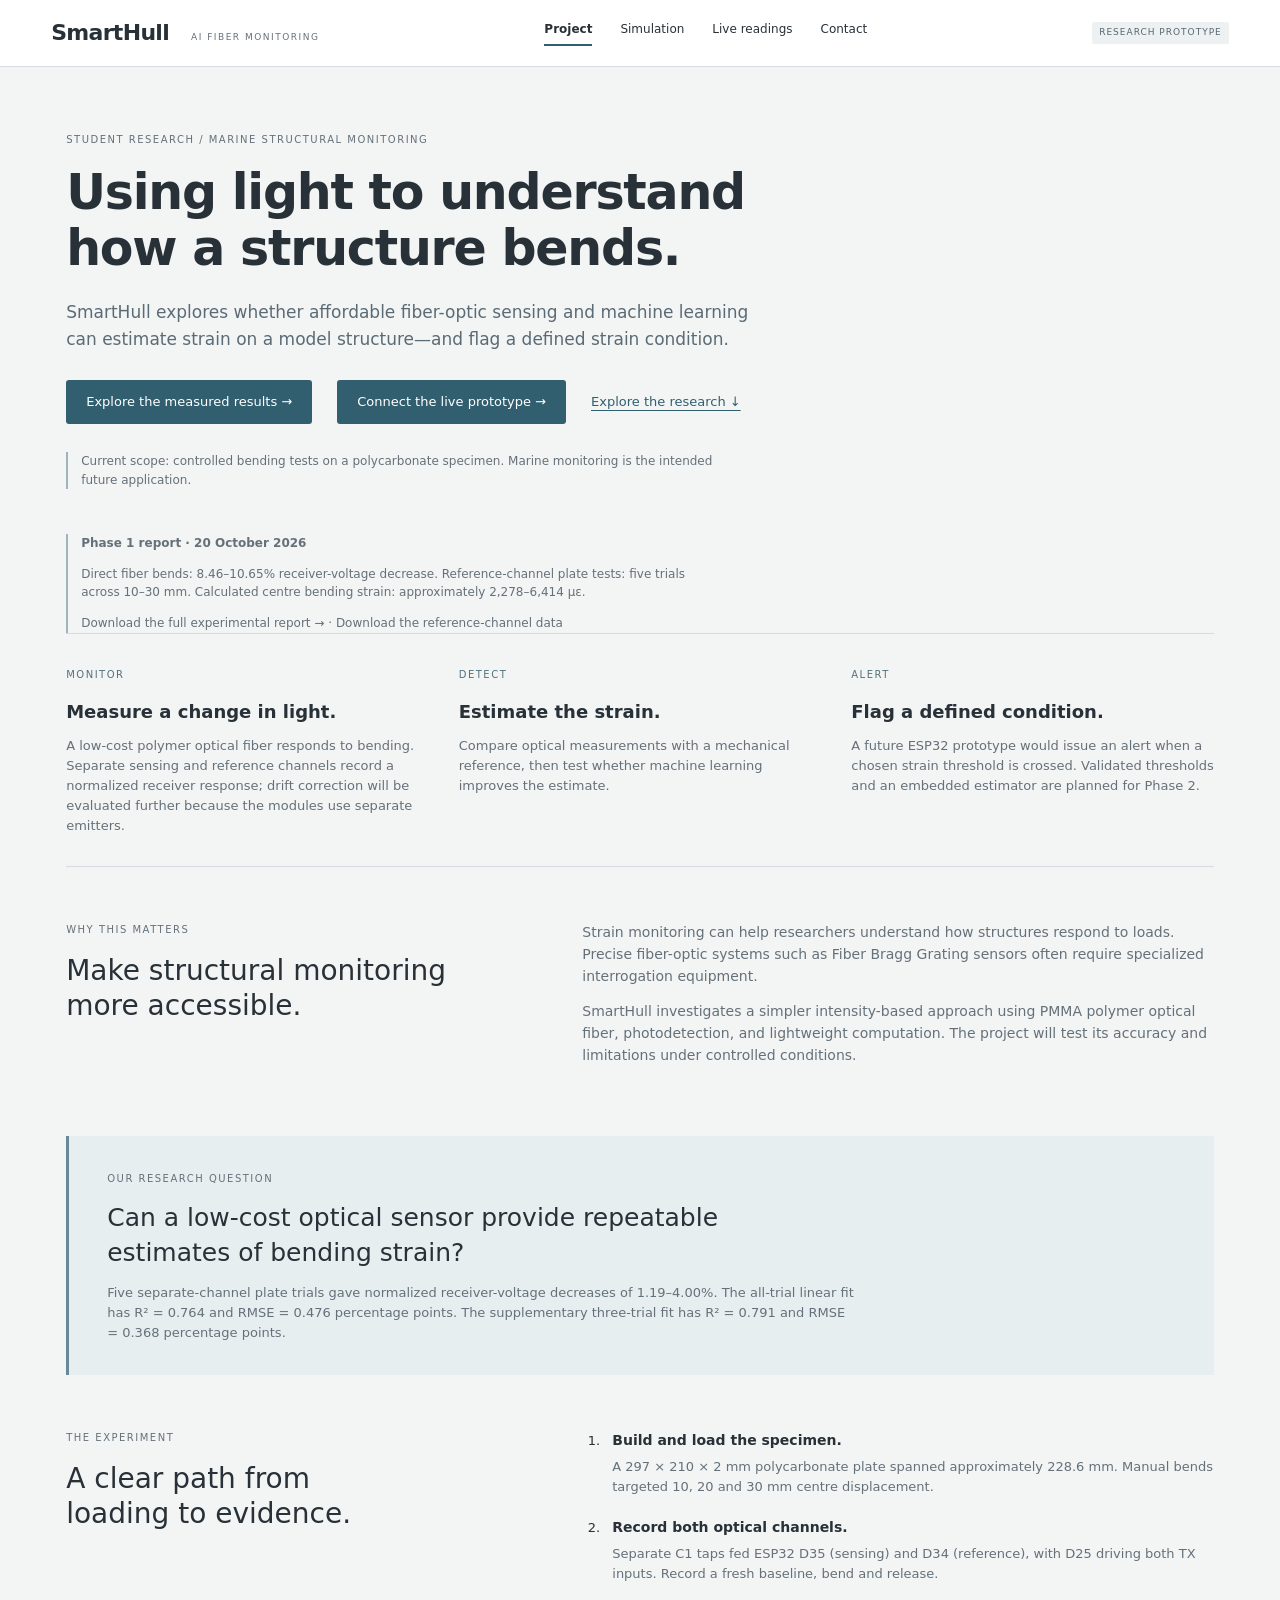
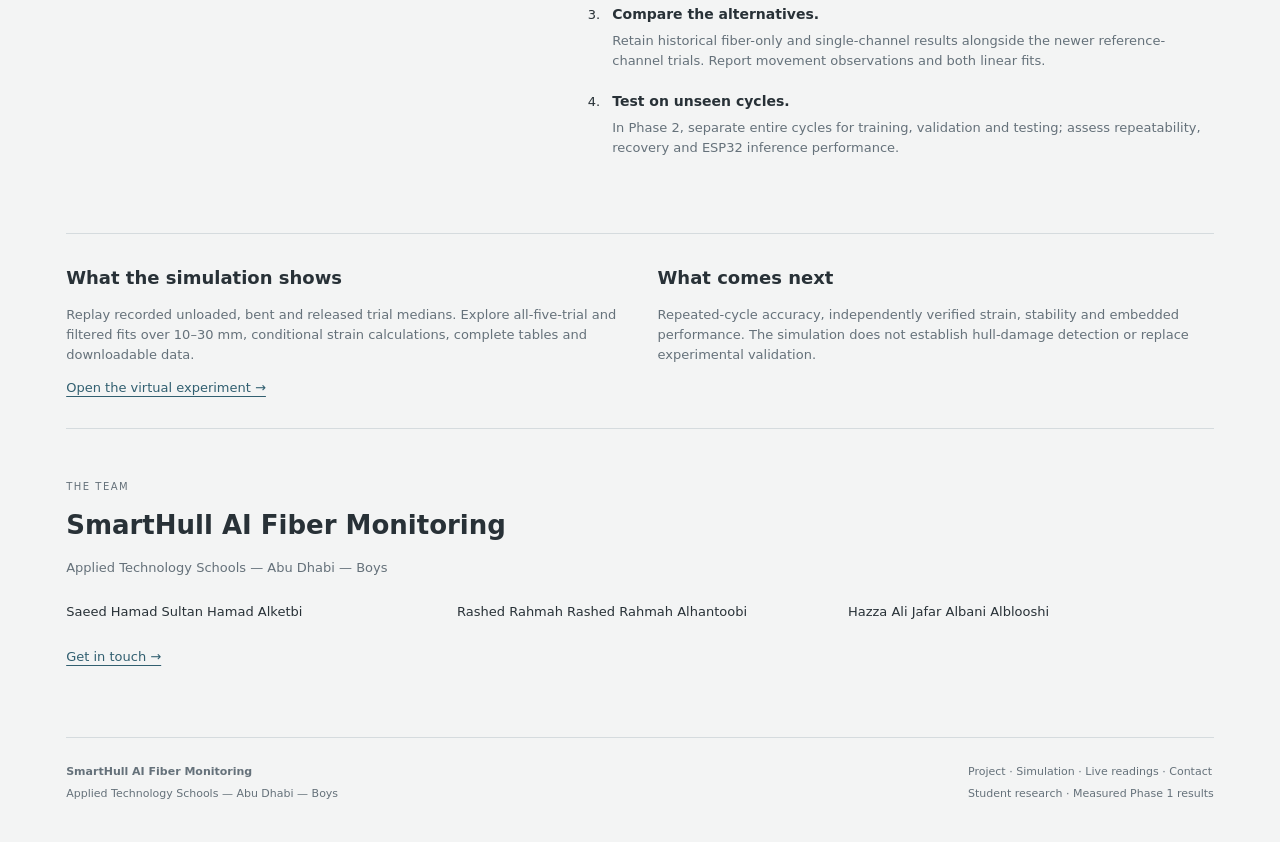
==== index.html @ 80ade00f "Fix live dashboard navigation, drive recovery, and reconnect data retention" ====
<!doctype html><html lang="en"><head><meta charset="utf-8"><meta name="viewport" content="width=device-width, initial-scale=1"><meta name="description" content="SmartHull: a student research project exploring low-cost optical strain monitoring."><title>SmartHull | Project overview</title><link rel="stylesheet" href="style.css"></head><body><header><a href="index.html" class="brand">SmartHull <span>AI FIBER MONITORING</span></a><nav aria-label="Main navigation"><a href="index.html" aria-current="page">Project</a><a href="simulation.html">Simulation</a><a href="live.html">Live readings</a><a href="contact.html">Contact</a></nav><span class="badge">RESEARCH PROTOTYPE</span></header><main class="content-page">
<section class="project-hero"><div class="eyebrow">STUDENT RESEARCH / MARINE STRUCTURAL MONITORING</div><h1>Using light to understand<br>how a structure bends.</h1><p class="lead">SmartHull explores whether affordable fiber-optic sensing and machine learning can estimate strain on a model structure—and flag a defined strain condition.</p><div class="hero-actions"><a class="action-link" href="simulation.html">Explore the measured results →</a><a class="action-link" href="live.html">Connect the live prototype &rarr;</a><a class="text-link" href="#project-details">Explore the research ↓</a></div><div class="scope-note">Current scope: controlled bending tests on a polycarbonate specimen. Marine monitoring is the intended future application.</div></section>
<section class="scope-note"><b>Phase 1 report · 20 October 2026</b><p>Direct fiber bends: 8.46–10.65% receiver-voltage decrease. Reference-channel plate tests: five trials across 10–30 mm. Calculated centre bending strain: approximately 2,278–6,414 µε.</p><a href="SmartHull-Experimental-Summary.pdf">Download the full experimental report →</a> · <a href="data/experimental-results.json">Download the reference-channel data</a></section>
<section class="overview-steps"><article><span>MONITOR</span><h2>Measure a change in light.</h2><p>A low-cost polymer optical fiber responds to bending. Separate sensing and reference channels record a normalized receiver response; drift correction will be evaluated further because the modules use separate emitters.</p></article><article><span>DETECT</span><h2>Estimate the strain.</h2><p>Compare optical measurements with a mechanical reference, then test whether machine learning improves the estimate.</p></article><article><span>ALERT</span><h2>Flag a defined condition.</h2><p>A future ESP32 prototype would issue an alert when a chosen strain threshold is crossed. Validated thresholds and an embedded estimator are planned for Phase 2.</p></article></section>
<section id="project-details" class="editorial-grid"><div><div class="eyebrow">WHY THIS MATTERS</div><h2>Make structural monitoring<br>more accessible.</h2></div><div><p>Strain monitoring can help researchers understand how structures respond to loads. Precise fiber-optic systems such as Fiber Bragg Grating sensors often require specialized interrogation equipment.</p><p>SmartHull investigates a simpler intensity-based approach using PMMA polymer optical fiber, photodetection, and lightweight computation. The project will test its accuracy and limitations under controlled conditions.</p></div></section>
<section class="research-question"><span class="eyebrow">OUR RESEARCH QUESTION</span><h2>Can a low-cost optical sensor provide repeatable estimates of bending strain?</h2><p>Five separate-channel plate trials gave normalized receiver-voltage decreases of 1.19–4.00%. The all-trial linear fit has R² = 0.764 and RMSE = 0.476 percentage points. The supplementary three-trial fit has R² = 0.791 and RMSE = 0.368 percentage points.</p></section>
<section class="editorial-grid"><div><div class="eyebrow">THE EXPERIMENT</div><h2>A clear path from<br>loading to evidence.</h2></div><ol class="method-list"><li><b>Build and load the specimen.</b><p>A 297 × 210 × 2 mm polycarbonate plate spanned approximately 228.6 mm. Manual bends targeted 10, 20 and 30 mm centre displacement.</p></li><li><b>Record both optical channels.</b><p>Separate C1 taps fed ESP32 D35 (sensing) and D34 (reference), with D25 driving both TX inputs. Record a fresh baseline, bend and release.</p></li><li><b>Compare the alternatives.</b><p>Retain historical fiber-only and single-channel results alongside the newer reference-channel trials. Report movement observations and both linear fits.</p></li><li><b>Test on unseen cycles.</b><p>In Phase 2, separate entire cycles for training, validation and testing; assess repeatability, recovery and ESP32 inference performance.</p></li></ol></section>
<section class="evidence-grid"><article><h2>What the simulation shows</h2><p>Replay recorded unloaded, bent and released trial medians. Explore all-five-trial and filtered fits over 10–30 mm, conditional strain calculations, complete tables and downloadable data.</p><a class="text-link" href="simulation.html">Open the virtual experiment →</a></article><article><h2>What comes next</h2><p>Repeated-cycle accuracy, independently verified strain, stability and embedded performance. The simulation does not establish hull-damage detection or replace experimental validation.</p></article></section>
<section class="team-section"><div class="eyebrow">THE TEAM</div><h2>SmartHull AI Fiber Monitoring</h2><p>Applied Technology Schools — Abu Dhabi — Boys</p><div class="team-names"><span>Saeed Hamad Sultan Hamad Alketbi</span><span>Rashed Rahmah Rashed Rahmah Alhantoobi</span><span>Hazza Ali Jafar Albani Alblooshi</span></div><a class="text-link" href="contact.html">Get in touch →</a></section>
<footer><div><b>SmartHull AI Fiber Monitoring</b><p>Applied Technology Schools — Abu Dhabi — Boys</p></div><div><a href="index.html">Project</a> · <a href="simulation.html">Simulation</a> · <a href="live.html">Live readings</a> · <a href="contact.html">Contact</a><p>Student research · Measured Phase 1 results</p></div></footer></main></body></html>
---- style.css ----
:root{color-scheme:light;--bg:#f3f4f4;--paper:#fff;--ink:#283137;--muted:#65717a;--line:#d5dbde;--blue:#276581;--orange:#ae7135}*{box-sizing:border-box}html{scroll-behavior:smooth;scroll-padding-top:90px}body{margin:0;color:var(--ink);background:var(--bg);font:13px/1.55 system-ui,-apple-system,Segoe UI,sans-serif}a{color:inherit;text-decoration:none}button,input,select{font:inherit}button{padding:7px 12px;border:1px solid #b8c2c7;background:#fff;border-radius:3px;cursor:pointer;color:var(--ink)}button:hover{background:#eaf0f2}button:disabled{opacity:.55;cursor:default}button.primary{background:#315f70;color:white;border-color:#315f70;width:100%;margin-top:12px}input,select{border:1px solid #bcc6cc;border-radius:3px;background:white;color:var(--ink);min-width:0;padding:6px;width:100%}input:focus,button:focus-visible,select:focus{outline:2px solid #6598b0;outline-offset:2px}input[type=range]{padding:0;accent-color:var(--blue);cursor:pointer;border:0}input[type=checkbox]{width:auto;accent-color:var(--blue)}header{display:flex;align-items:center;justify-content:space-between;padding:16px 4%;background:#fff;border-bottom:1px solid var(--line);gap:20px;position:sticky;top:0;z-index:5}.brand{font-weight:650;font-size:22px;letter-spacing:-.7px}.brand span{font-size:9px;font-weight:500;letter-spacing:1.5px;margin-left:15px;color:var(--muted)}nav{display:flex;gap:28px;font-size:12px}nav a:hover{text-decoration:underline}.badge{font-size:9px;letter-spacing:1px;color:#566772;background:#eef1f2;padding:4px 7px;border-radius:2px}main{max-width:1500px;margin:auto;padding:0 4%}.intro{display:flex;justify-content:space-between;gap:40px;padding:35px 0 25px;align-items:center}.eyebrow{letter-spacing:1.5px;color:var(--muted);font-size:10px}h1{font-size:30px;line-height:1.2;letter-spacing:-.7px;font-weight:600;margin:9px 0}.intro p{max-width:750px;color:var(--muted);margin-bottom:0}.note{border-left:2px solid #9baeb7;padding-left:15px;flex-shrink:0;font-size:11px;color:var(--muted)}.workspace{display:grid;grid-template-columns:285px minmax(0,1fr);gap:20px}aside,.main-column{display:flex;flex-direction:column;gap:16px}.panel{background:var(--paper);border:1px solid var(--line);border-radius:4px;overflow:hidden}aside .panel{padding:18px}h2{font-size:14px;font-weight:600;margin:0 0 17px}h2>span{display:inline-block;font-size:10px;color:#687b85;margin-right:10px;font-weight:500}.panel-top{display:flex;align-items:center;justify-content:space-between;border-bottom:1px solid var(--line);padding:13px 18px;gap:10px}.panel-top h2{margin:0}.panel-top button{font-size:11px}.fields{display:grid;grid-template-columns:1fr 1fr;gap:12px}.fields label{font-size:10px;color:#53636d;display:flex;flex-direction:column;gap:5px}.fields label:last-child:nth-child(odd){grid-column:1/-1}input,select{font-variant-numeric:tabular-nums}.hint{font-size:11px;color:var(--muted);margin:13px 18px}.panel aside .hint,aside .hint{margin:13px 0 0}.range-label{display:flex;justify-content:space-between;margin:12px 0 8px;font-size:11px}.range-label output{font-weight:600}.ends{display:flex;justify-content:space-between;font-size:10px;color:var(--muted);margin-bottom:14px}.button-row{display:flex;gap:8px;margin-top:8px}.button-row button{flex:1;font-size:11px;padding:7px 5px}.scene-wrap{position:relative;height:390px;background:#f6f7f7}#scene{width:100%;height:100%;display:block;cursor:grab;touch-action:none}#scene:active{cursor:grabbing}.scene-caption{position:absolute;bottom:15px;left:18px;font-size:10px;color:#697c87;pointer-events:none}.view-buttons{display:flex;gap:5px;position:absolute;right:15px;bottom:10px}.view-buttons button{font-size:10px;background:#fffffff0}.scene-bottom{display:flex;justify-content:space-between;gap:12px;flex-wrap:wrap;border-top:1px solid var(--line);padding:11px 18px;font-size:10px;color:var(--muted)}.scene-bottom label{display:flex;align-items:center;gap:5px}.validity{padding:8px 18px;background:#f0f4f5;font-size:11px;color:#4b6570}.validity.warning{background:#fff5e7;color:#865d28}.readouts{display:grid;grid-template-columns:repeat(3,1fr);gap:12px}.readouts article{background:white;border:1px solid var(--line);padding:16px}.readouts span{display:block;font-size:11px;color:var(--muted)}.readouts strong{display:block;font-size:25px;font-weight:500;font-variant-numeric:tabular-nums;margin:4px 0}.readouts strong small{font-size:12px}.readouts small{font-size:10px;color:var(--muted)}.signal-chain{display:grid;grid-template-columns:100px 1fr 110px;align-items:center;gap:22px;padding:22px}.source{border:1px solid #c8d4d9;padding:14px;text-align:center;position:relative}.source span{font-size:10px;display:block;color:var(--muted)}.source:after{content:'';position:absolute;top:50%;right:-23px;width:22px;border-top:1px solid #9eafb8}.channels>div{display:grid;grid-template-columns:1fr auto;gap:7px;padding:8px 0;font-size:11px}.channels b{font-weight:500}.meter{grid-column:1/-1;height:4px;background:#e5eaed}.meter i{display:block;height:100%;background:var(--blue)}.meter.ref i{background:var(--orange)}.quotient{padding-left:20px;border-left:1px solid var(--line)}.quotient span{font-size:11px;color:var(--muted);display:block}.quotient strong{font:24px ui-monospace,monospace}.estimates{display:grid;grid-template-columns:1fr 1fr;border-top:1px solid var(--line);padding:14px 20px;gap:20px}.estimates div{display:flex;flex-wrap:wrap;justify-content:space-between;gap:5px;font-size:11px}.estimates small{width:100%;color:var(--muted)}.estimates b{font-weight:500;font-variant-numeric:tabular-nums}.chart-toolbar{display:flex;align-items:center;justify-content:space-between;padding:15px 18px;gap:15px;flex-wrap:wrap;font-size:11px}.chart-toolbar label{display:flex;align-items:center;gap:8px}.chart-toolbar select{width:auto;font-size:11px}#sampleCount{color:var(--muted)}#plot{display:block;width:100%;height:290px;touch-action:pan-y}.legend{display:flex;gap:20px;flex-wrap:wrap;font-size:10px;padding:0 18px;color:var(--muted)}.legend i{display:inline-block;width:16px;height:2px;vertical-align:middle;margin-right:5px}.point-detail{background:#f5f7f7;border-top:1px solid var(--line);border-bottom:1px solid var(--line);padding:9px 18px;font-size:11px;font-variant-numeric:tabular-nums;min-height:36px}.table-wrap{overflow:auto}table{border-collapse:collapse;width:100%;font-size:10px;text-align:right;white-space:nowrap}th,td{border-bottom:1px solid #e7ebed;padding:8px 12px;font-variant-numeric:tabular-nums}th{font-weight:500;background:#fafbfb;color:var(--muted)}#fitResult{background:#f5f7f7;padding:16px 18px;font-size:12px;border-top:1px solid var(--line)}#fitResult .fit-metrics{display:flex;gap:30px;margin-top:12px;flex-wrap:wrap}#fitResult strong{font-size:20px;display:block;font-weight:500}.equation,code{font-family:ui-monospace,SFMono-Regular,Consolas,monospace;font-size:12px}.method{margin-top:40px;border-top:1px solid var(--line);padding:30px 0}.method>h2{font-size:24px;margin:10px 0 25px}.method-grid{display:grid;grid-template-columns:repeat(3,1fr);gap:30px}.method h3{font-size:14px}.method p{font-size:12px;color:var(--muted)}.equation{padding:15px;background:#e9edef;line-height:2;border-left:2px solid #8ba4af}footer{padding:25px 0 35px;display:flex;justify-content:space-between;gap:20px;border-top:1px solid var(--line);font-size:11px;color:var(--muted)}footer p{margin:5px 0}@media(max-width:1000px){.brand span{display:none}.workspace{grid-template-columns:250px minmax(0,1fr)}.note{display:none}.readouts{gap:7px}.readouts article{padding:10px}.readouts strong{font-size:21px}.signal-chain{gap:15px;padding:15px;grid-template-columns:75px 1fr 80px}.source{padding:10px}.scene-caption{bottom:50px}}@media(max-width:750px){header{flex-wrap:wrap;padding:13px 4%;gap:10px}.brand{font-size:20px}nav{font-size:11px;gap:17px}.badge{font-size:8px}h1{font-size:25px}.intro{padding:25px 0}.workspace{grid-template-columns:1fr}aside{display:grid;grid-template-columns:1fr 1fr}aside .panel:last-child{grid-column:1/-1}.main-column{grid-row:1}.scene-wrap{height:330px}.scene-caption{bottom:15px;font-size:9px}.view-buttons{right:8px;gap:3px}.view-buttons button{padding:6px;font-size:9px}.method-grid{grid-template-columns:1fr}.readouts span{font-size:10px}.readouts strong{font-size:20px}.readouts small{font-size:9px}.signal-chain{grid-template-columns:70px 1fr 70px}.quotient strong{font-size:19px}.quotient{padding-left:10px}.estimates{gap:15px}.chart-toolbar select{max-width:220px}footer{flex-direction:column}}@media(max-width:420px){aside{grid-template-columns:1fr}.readouts{grid-template-columns:1fr}.readouts article{display:grid;grid-template-columns:1fr auto;align-items:center}.readouts strong{grid-column:2;grid-row:1/3;margin:0}.readouts small{grid-column:1}.readouts strong small{display:inline}.scene-caption{bottom:48px}.signal-chain{grid-template-columns:1fr 1fr}.source{display:none}.quotient{border:0}.panel-top .badge{max-width:140px;text-align:right}.estimates{grid-template-columns:1fr}header>.badge{display:none}}@media(prefers-reduced-motion:reduce){html{scroll-behavior:auto}}
/* Presentation layer: a clear introduction with optional research detail. */
nav a[aria-current=page]{font-weight:650;border-bottom:2px solid #315f70;padding-bottom:5px}.simple-mode .advanced-only{display:none!important}.simple-mode .readouts{grid-template-columns:1fr 1fr}.simple-mode .workspace{grid-template-columns:285px minmax(0,1fr)}.simple-mode .main-column{gap:16px}.simple-mode .scene-wrap{height:390px}.simple-mode .scene-bottom>span{display:none}.simple-mode .scene-bottom{font-size:11px}.judge-guide{display:grid;grid-template-columns:repeat(3,1fr);gap:25px;background:#e9eef0;border:1px solid #d2dde2;border-radius:4px;padding:19px 23px;margin-bottom:18px}.judge-guide b{display:block;font-size:13px;font-weight:600}.judge-guide span{display:block;font-size:12px;color:var(--muted);margin-top:5px}.mode-bar{display:flex;justify-content:space-between;align-items:center;gap:15px;margin:18px 0;font-size:11px;color:var(--muted)}.mode-bar button{font-size:12px;flex-shrink:0}.plain-help{padding:16px 0;margin-top:8px;border-top:1px solid var(--line);border-bottom:1px solid var(--line);font-size:12px}.plain-help p{margin:7px 0 0;color:var(--muted)}.strain-status{display:flex;justify-content:space-between;align-items:center;gap:20px;border:1px solid #bbcdd5;border-left:4px solid #567885;border-radius:4px;background:#edf3f5;padding:17px 20px}.strain-status b{font-weight:600;font-size:14px}.strain-status p{margin:5px 0 0;font-size:12px;color:#566670}.strain-status>span{font-size:22px;white-space:nowrap;font-variant-numeric:tabular-nums}.strain-status.caution{background:#fff7e8;border-color:#d5b775;border-left-color:#ad7b21}.strain-status.high{background:#fff0ec;border-color:#d1a294;border-left-color:#a23f2d}.strain-status.high b,.strain-status.high>span{color:#913f30}.strain-status.caution b{color:#865d1d}.simple-explanation{display:grid;grid-template-columns:repeat(3,1fr);gap:20px;padding:22px}.simple-explanation span{color:#748b96;font-size:11px;display:block;margin-bottom:9px}.simple-explanation b{font-size:12px;display:block}.simple-explanation p{font-size:11px;color:var(--muted);margin:7px 0 0}.content-page{max-width:1250px}.project-hero{padding:65px 0 45px;max-width:850px}.project-hero h1{font-size:clamp(32px,4vw,49px);line-height:1.15;letter-spacing:-1.2px;margin:17px 0 22px;font-weight:550}.lead{font-size:17px;color:#5b6b75;max-width:700px}.hero-actions{display:flex;gap:25px;align-items:center;flex-wrap:wrap;margin:28px 0}.action-link{display:inline-block;background:#315f70;color:#fff;padding:12px 20px;border-radius:3px;font-size:13px}.action-link:hover{background:#274d5b}.text-link{color:#315f70;font-size:13px;text-decoration:underline;text-underline-offset:4px}.scope-note{font-size:12px;border-left:2px solid #a0b4bc;padding-left:13px;color:var(--muted);max-width:650px}.overview-steps{display:grid;grid-template-columns:repeat(3,1fr);gap:30px;border-top:1px solid var(--line);border-bottom:1px solid var(--line);padding:30px 0}.overview-steps article>span{font-size:10px;letter-spacing:1.5px;color:#53717f}.overview-steps h2{font-size:18px;margin:14px 0 10px;font-weight:550}.overview-steps p{font-size:13px;color:var(--muted);margin:0}.editorial-grid{display:grid;grid-template-columns:1fr 1.4fr;gap:65px;padding:55px 0}.editorial-grid h2{font-size:28px;font-weight:500;line-height:1.25;margin-top:15px}.editorial-grid p{font-size:14px;color:var(--muted);margin-top:0}.research-question{background:#e7eef0;padding:32px 38px;border-left:3px solid #6a8996}.research-question h2{font-size:25px;line-height:1.4;font-weight:500;max-width:700px;margin:12px 0}.research-question p{color:var(--muted);margin-bottom:0;max-width:750px}.method-list{padding-left:22px;margin:0}.method-list li{padding-left:8px;margin-bottom:20px}.method-list b{font-size:14px;font-weight:550}.method-list p{margin:5px 0 0;font-size:13px}.evidence-grid{display:grid;grid-template-columns:1fr 1fr;gap:35px;border-top:1px solid var(--line);border-bottom:1px solid var(--line);padding:30px 0}.evidence-grid h2{font-size:18px;margin:0}.evidence-grid p{color:var(--muted);font-size:13px}.team-section{padding:50px 0}.team-section h2{font-size:26px;margin:10px 0}.team-section p{color:var(--muted)}.team-names{display:grid;grid-template-columns:repeat(3,1fr);gap:25px;margin:24px 0;font-size:13px}.contact-layout{display:grid;grid-template-columns:1.1fr 1fr;gap:60px;margin-bottom:65px;align-items:start}.contact-card{padding:30px;background:white;border:1px solid var(--line);border-radius:4px}.contact-card h2{font-size:23px;font-weight:500;margin:14px 0}.contact-card p{color:var(--muted);font-size:13px}.contact-card .hint{margin:16px 0 0;font-size:11px}.contact-email{display:block;overflow-wrap:anywhere;margin:22px 0;font-size:16px;color:#315f70}.contact-context h2{font-size:18px;margin-top:12px}.contact-context li{color:var(--muted);margin:12px 0}.contact-context ul{padding-left:20px}.contact-context hr{border:0;border-top:1px solid var(--line);margin:28px 0}.content-page footer{margin-top:20px}@media(max-width:850px){.editorial-grid{gap:30px}.contact-layout{gap:25px}.simple-explanation{grid-template-columns:1fr;gap:17px}.simple-explanation span{display:inline;margin-right:10px}.simple-explanation b{display:inline}.judge-guide{gap:15px;padding:16px}}@media(max-width:750px){.simple-mode .workspace{grid-template-columns:1fr}.simple-mode .main-column{grid-row:auto}.simple-mode aside{display:block}.simple-mode aside .panel{margin:0}.simple-mode .plain-help{display:none}.simple-mode .scene-wrap{height:320px}.judge-guide{grid-template-columns:1fr;gap:13px}.judge-guide span{margin-top:2px}.mode-bar{align-items:start}.mode-bar span{max-width:160px}.overview-steps,.editorial-grid,.evidence-grid,.contact-layout{grid-template-columns:1fr;gap:25px}.project-hero{padding:35px 0}.editorial-grid{padding:35px 0}.research-question{padding:25px}.team-names{grid-template-columns:1fr;gap:13px}.strain-status{flex-wrap:wrap;gap:10px}.strain-status>span{font-size:20px}.simple-mode .readouts{grid-template-columns:1fr 1fr}.simple-mode .readouts article{display:block}.simple-mode .readouts strong{margin:4px 0}}@media(max-width:400px){.mode-bar{flex-wrap:wrap}.mode-bar span{max-width:none}.simple-mode .readouts{grid-template-columns:1fr}.simple-mode .readouts article{display:grid}.contact-card{padding:23px}}

.team-contacts{display:grid;grid-template-columns:repeat(3,minmax(0,1fr));gap:20px}.team-contacts .contact-card{display:flex;flex-direction:column;padding:25px}.team-contacts .contact-card h2{font-size:21px;line-height:1.4;min-height:90px}.team-contacts .contact-card .eyebrow{min-height:32px}.team-contacts .contact-email{font-size:15px;margin:15px 0 22px}.team-contacts .action-link{align-self:flex-start;margin-top:auto}.contact-mail-note{color:var(--muted);font-size:11px;margin:18px 0 35px}.contact-guidance{max-width:720px;margin-bottom:45px}.contact-guidance p{color:var(--muted)}@media(max-width:950px){.team-contacts{grid-template-columns:1fr}.team-contacts .contact-card h2,.team-contacts .contact-card .eyebrow{min-height:0}.team-contacts .contact-card{padding:25px}}
.outlook-panel[hidden],.outlook-return[hidden]{display:none!important}.outlook-panel{padding:21px 22px;border-top:1px solid var(--line);background:#f4f7f7}.outlook-intro{display:flex;justify-content:space-between;gap:16px;align-items:start}.outlook-intro h3{font-weight:550;font-size:21px;margin:7px 0 0;line-height:1.25}.outlook-panel>p{font-size:12px;color:#576c76;max-width:850px}.concept-label{white-space:nowrap;color:#596d73;font-size:9px;letter-spacing:1px;border:1px solid #b7c8ca;padding:5px 8px}.outlook-steps{display:grid;grid-template-columns:repeat(3,1fr);gap:22px;margin:20px 0}.outlook-steps b{display:block;font-size:11px;font-weight:600}.outlook-steps span{display:block;color:var(--muted);font-size:11px;margin-top:6px}.outlook-panel .outlook-scope{font-size:10px;padding:10px 12px;background:#e7edef;border-left:2px solid #8aa0aa}.outlook-actions{display:flex;gap:9px;flex-wrap:wrap;margin-top:14px}.outlook-actions button{font-size:11px}.outlook-return{padding:12px 18px;border-top:1px solid var(--line);display:flex;justify-content:space-between;gap:12px;align-items:center;font-size:11px;color:var(--muted)}.outlook-return button{font-size:11px}.apparatus.outlook-active .scene-bottom,.apparatus.outlook-active #validity{display:none!important}.apparatus.outlook-active .scene-wrap{background:#edf3f4}.apparatus.outlook-active .scene-caption{max-width:50%;font-size:10px}#sceneTitle{transition:none}@media(max-width:750px){.outlook-steps{grid-template-columns:1fr;gap:13px}.outlook-intro{flex-wrap:wrap;gap:10px}.outlook-return{flex-wrap:wrap}.outlook-panel{padding:18px}.outlook-intro h3{font-size:20px}.apparatus.outlook-active .scene-caption{bottom:48px;max-width:95%}}
.bench-label{font-size:10px;letter-spacing:1px;color:#5d737e;margin-top:2px}.sensor-readout{border-top:3px solid #315f70!important}.sensor-readout strong{color:#315f70}.guided-narration{padding:12px 16px;background:#e9f0f2;border-left:3px solid #7596a5;font-size:12px;color:#354f5b}.run-summary[hidden],.strain-status[hidden]{display:none!important}.run-summary{padding:20px;background:#edf4f1;border:1px solid #b9cec6;border-radius:4px}.summary-heading{display:flex;justify-content:space-between;align-items:start;gap:15px}.summary-heading h3{font-size:19px;font-weight:550;margin:7px 0 0}.summary-heading button{font-size:11px}.summary-values{display:grid;grid-template-columns:repeat(4,1fr);gap:15px;margin:20px 0}.summary-values span{display:block;font-size:10px;color:#526c62}.summary-values strong{display:block;font-size:20px;font-weight:500;margin-top:5px;font-variant-numeric:tabular-nums}.run-summary>p{font-size:11px;color:#52665e}.run-summary .hint{margin:8px 0}.drift-demo{padding:20px;border-bottom:1px solid var(--line);background:#fafcfc}.drift-heading{display:flex;align-items:center;justify-content:space-between;gap:20px}.drift-heading h3{margin:0;font-size:16px;font-weight:550}.drift-heading p{margin:5px 0 0;color:var(--muted);font-size:11px}.drift-heading button{font-size:11px;max-width:220px}.drift-values{display:grid;grid-template-columns:1fr 1fr;gap:20px;margin:20px 0 10px}.drift-values span,.drift-values small{display:block;font-size:11px;color:var(--muted)}.drift-values strong{display:block;font-size:24px;font-weight:500;margin:5px 0;font-variant-numeric:tabular-nums}.drift-values>div:last-child strong{color:#315f70}.drift-demo>p,.drift-demo>small{font-size:11px;color:#5d6d76}.apparatus.outlook-active #validity{display:block!important;border-top:1px solid var(--line)}.readouts{grid-template-columns:repeat(2,1fr)}.simple-mode #validity{display:block!important}.simple-mode .readouts{grid-template-columns:1fr 1fr}@media(max-width:650px){.summary-values{grid-template-columns:1fr 1fr}.summary-heading,.drift-heading{flex-direction:column;align-items:start;gap:12px}.drift-values{gap:12px}.drift-values strong{font-size:21px}.run-summary{padding:17px}.guided-narration{font-size:11px}}@media(max-width:400px){.simple-mode .readouts{grid-template-columns:1fr}}
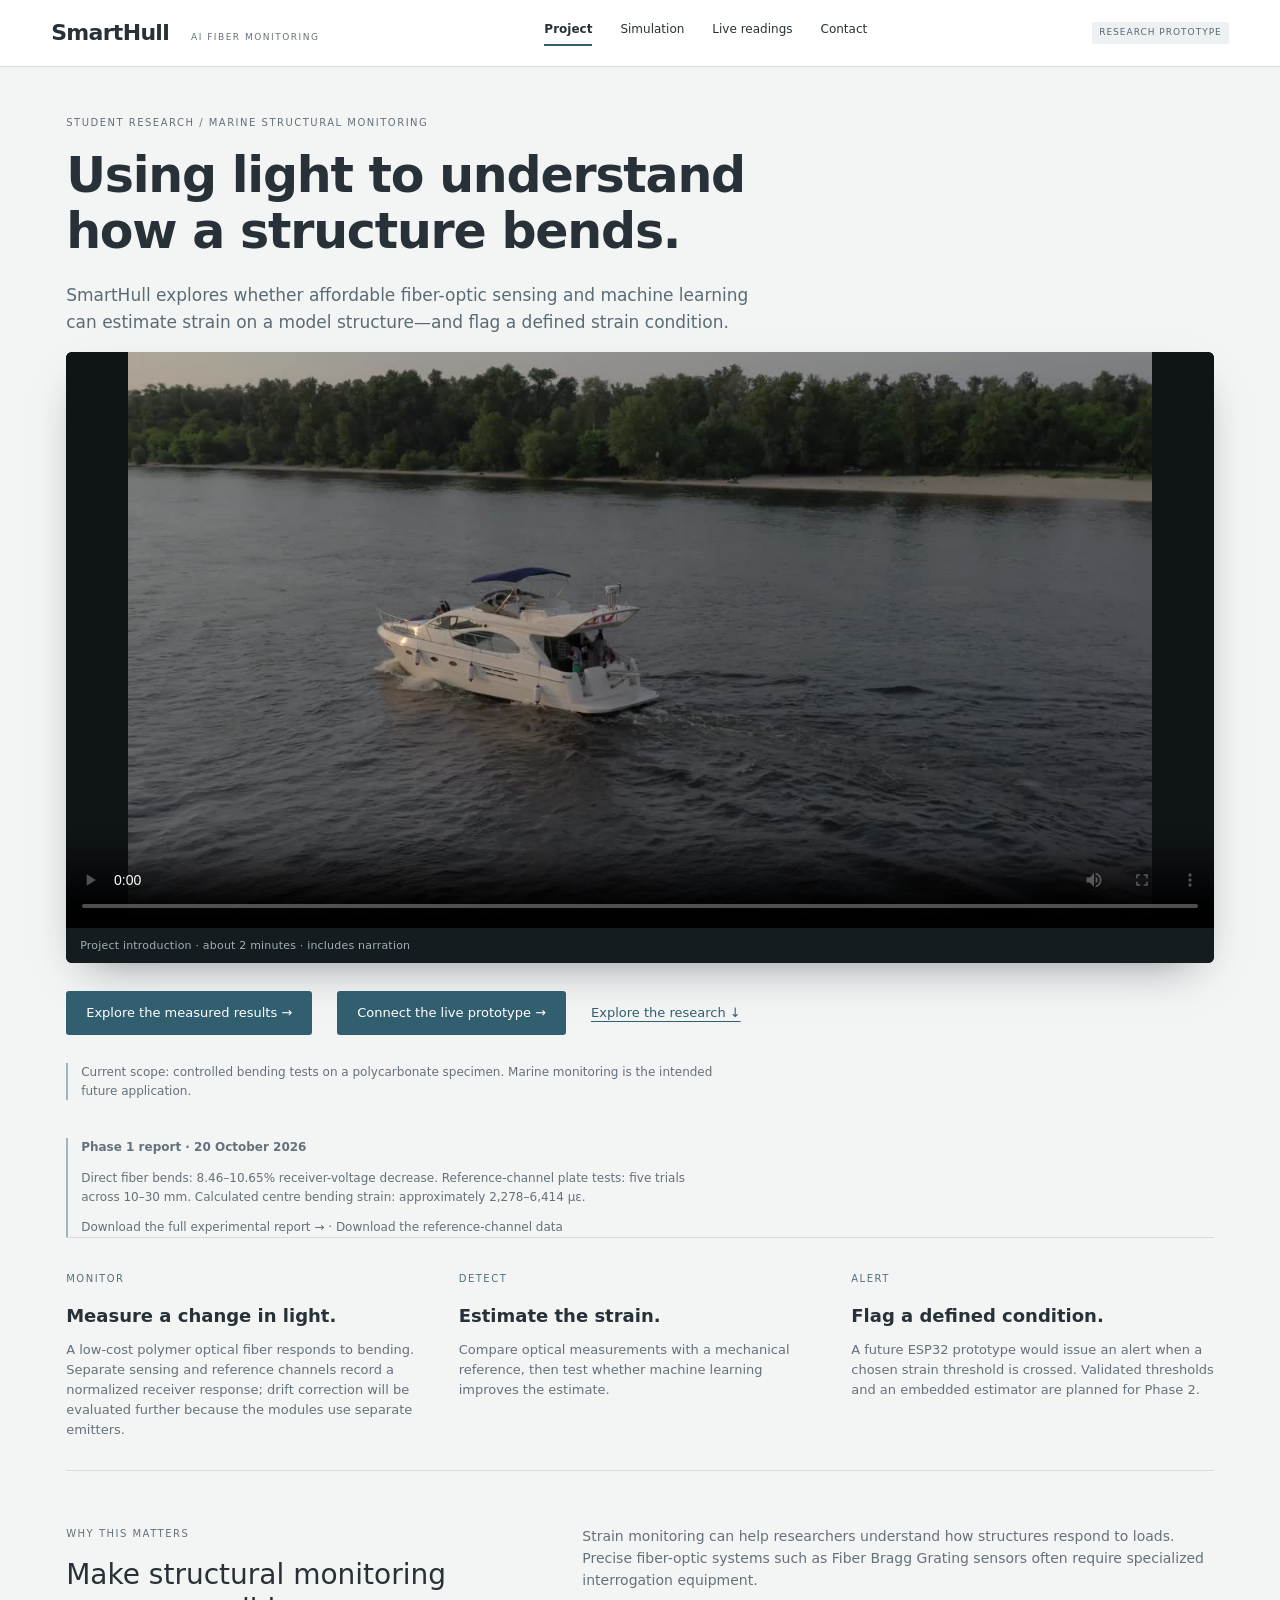
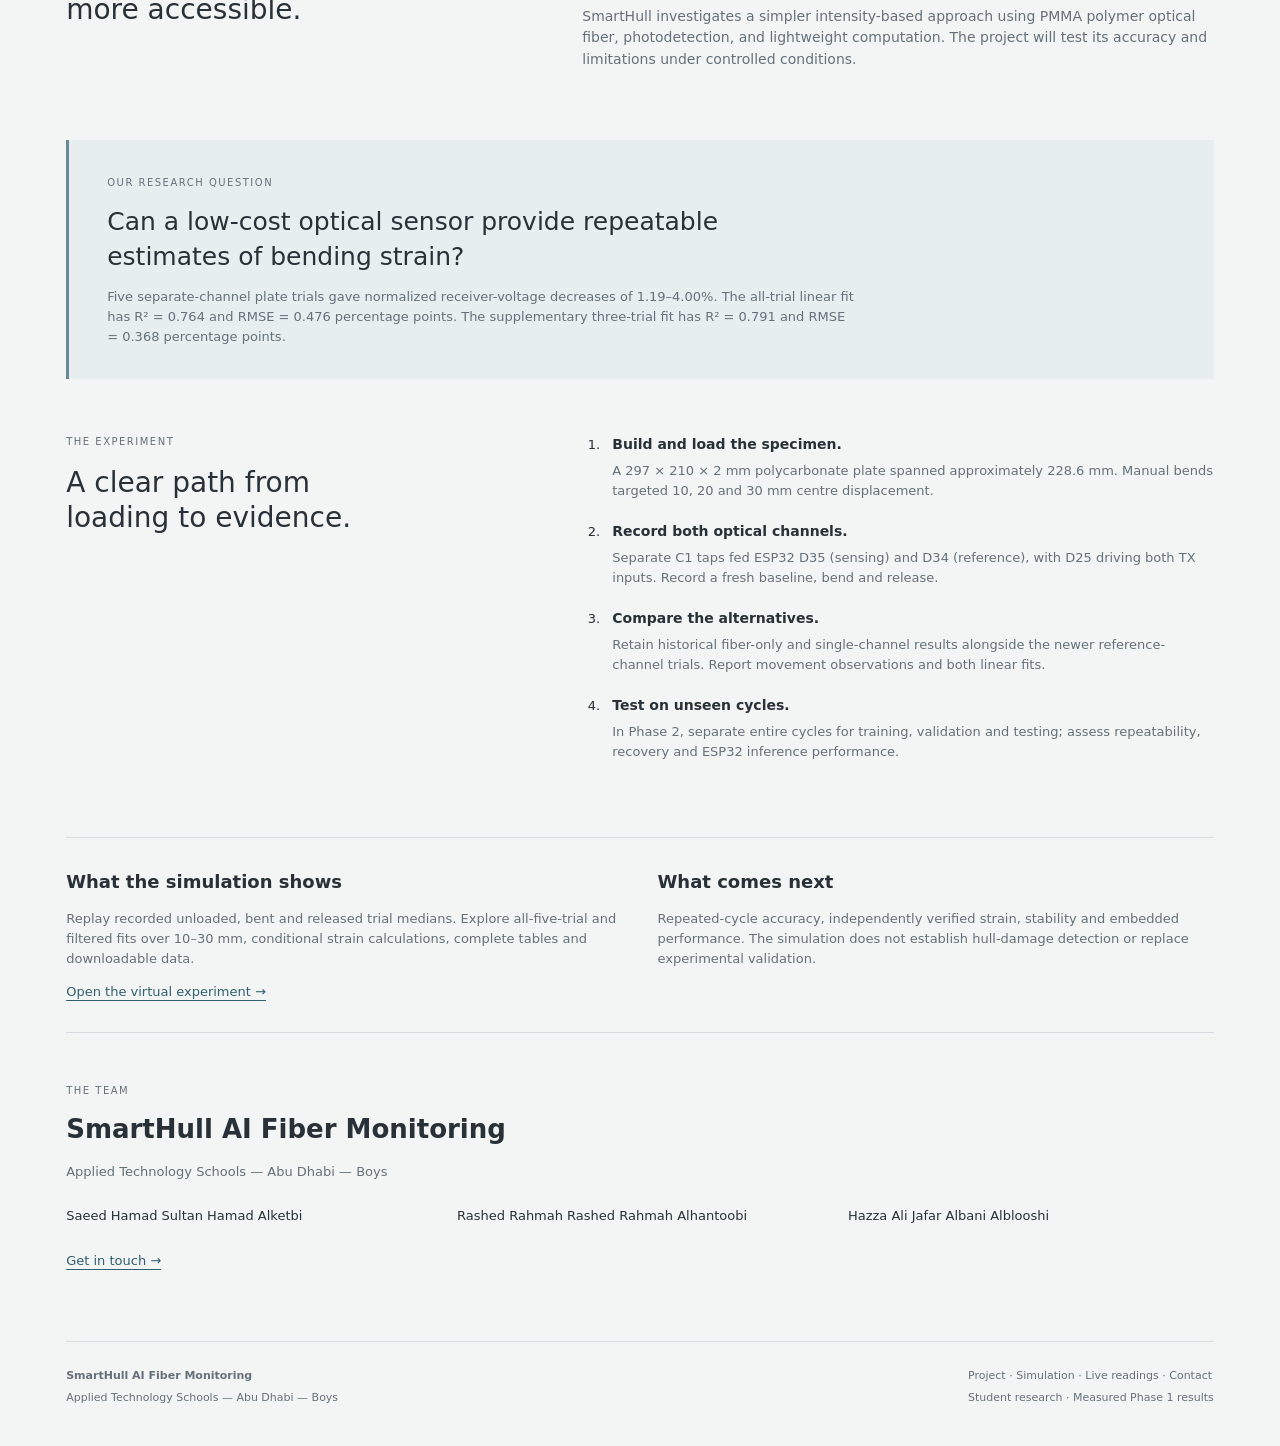
==== commit 4284651b: "Add intro video as homepage hero Co-Authored-By: Claude Sonnet 5.5 <noreply@anthropic.com> Claude-Se" ====
--- a/index.html
+++ b/index.html
@@ -1,10 +1,10 @@
-<!doctype html><html lang="en"><head><meta charset="utf-8"><meta name="viewport" content="width=device-width, initial-scale=1"><meta name="description" content="SmartHull: a student research project exploring low-cost optical strain monitoring."><title>SmartHull | Project overview</title><link rel="stylesheet" href="style.css"></head><body><header><a href="index.html" class="brand">SmartHull <span>AI FIBER MONITORING</span></a><nav aria-label="Main navigation"><a href="index.html" aria-current="page">Project</a><a href="simulation.html">Simulation</a><a href="live.html">Live readings</a><a href="contact.html">Contact</a></nav><span class="badge">RESEARCH PROTOTYPE</span></header><main class="content-page">
-<section class="project-hero"><div class="eyebrow">STUDENT RESEARCH / MARINE STRUCTURAL MONITORING</div><h1>Using light to understand<br>how a structure bends.</h1><p class="lead">SmartHull explores whether affordable fiber-optic sensing and machine learning can estimate strain on a model structure—and flag a defined strain condition.</p><div class="hero-actions"><a class="action-link" href="simulation.html">Explore the measured results →</a><a class="action-link" href="live.html">Connect the live prototype &rarr;</a><a class="text-link" href="#project-details">Explore the research ↓</a></div><div class="scope-note">Current scope: controlled bending tests on a polycarbonate specimen. Marine monitoring is the intended future application.</div></section>
-<section class="scope-note"><b>Phase 1 report · 20 October 2026</b><p>Direct fiber bends: 8.46–10.65% receiver-voltage decrease. Reference-channel plate tests: five trials across 10–30 mm. Calculated centre bending strain: approximately 2,278–6,414 µε.</p><a href="SmartHull-Experimental-Summary.pdf">Download the full experimental report →</a> · <a href="data/experimental-results.json">Download the reference-channel data</a></section>
-<section class="overview-steps"><article><span>MONITOR</span><h2>Measure a change in light.</h2><p>A low-cost polymer optical fiber responds to bending. Separate sensing and reference channels record a normalized receiver response; drift correction will be evaluated further because the modules use separate emitters.</p></article><article><span>DETECT</span><h2>Estimate the strain.</h2><p>Compare optical measurements with a mechanical reference, then test whether machine learning improves the estimate.</p></article><article><span>ALERT</span><h2>Flag a defined condition.</h2><p>A future ESP32 prototype would issue an alert when a chosen strain threshold is crossed. Validated thresholds and an embedded estimator are planned for Phase 2.</p></article></section>
-<section id="project-details" class="editorial-grid"><div><div class="eyebrow">WHY THIS MATTERS</div><h2>Make structural monitoring<br>more accessible.</h2></div><div><p>Strain monitoring can help researchers understand how structures respond to loads. Precise fiber-optic systems such as Fiber Bragg Grating sensors often require specialized interrogation equipment.</p><p>SmartHull investigates a simpler intensity-based approach using PMMA polymer optical fiber, photodetection, and lightweight computation. The project will test its accuracy and limitations under controlled conditions.</p></div></section>
-<section class="research-question"><span class="eyebrow">OUR RESEARCH QUESTION</span><h2>Can a low-cost optical sensor provide repeatable estimates of bending strain?</h2><p>Five separate-channel plate trials gave normalized receiver-voltage decreases of 1.19–4.00%. The all-trial linear fit has R² = 0.764 and RMSE = 0.476 percentage points. The supplementary three-trial fit has R² = 0.791 and RMSE = 0.368 percentage points.</p></section>
-<section class="editorial-grid"><div><div class="eyebrow">THE EXPERIMENT</div><h2>A clear path from<br>loading to evidence.</h2></div><ol class="method-list"><li><b>Build and load the specimen.</b><p>A 297 × 210 × 2 mm polycarbonate plate spanned approximately 228.6 mm. Manual bends targeted 10, 20 and 30 mm centre displacement.</p></li><li><b>Record both optical channels.</b><p>Separate C1 taps fed ESP32 D35 (sensing) and D34 (reference), with D25 driving both TX inputs. Record a fresh baseline, bend and release.</p></li><li><b>Compare the alternatives.</b><p>Retain historical fiber-only and single-channel results alongside the newer reference-channel trials. Report movement observations and both linear fits.</p></li><li><b>Test on unseen cycles.</b><p>In Phase 2, separate entire cycles for training, validation and testing; assess repeatability, recovery and ESP32 inference performance.</p></li></ol></section>
-<section class="evidence-grid"><article><h2>What the simulation shows</h2><p>Replay recorded unloaded, bent and released trial medians. Explore all-five-trial and filtered fits over 10–30 mm, conditional strain calculations, complete tables and downloadable data.</p><a class="text-link" href="simulation.html">Open the virtual experiment →</a></article><article><h2>What comes next</h2><p>Repeated-cycle accuracy, independently verified strain, stability and embedded performance. The simulation does not establish hull-damage detection or replace experimental validation.</p></article></section>
-<section class="team-section"><div class="eyebrow">THE TEAM</div><h2>SmartHull AI Fiber Monitoring</h2><p>Applied Technology Schools — Abu Dhabi — Boys</p><div class="team-names"><span>Saeed Hamad Sultan Hamad Alketbi</span><span>Rashed Rahmah Rashed Rahmah Alhantoobi</span><span>Hazza Ali Jafar Albani Alblooshi</span></div><a class="text-link" href="contact.html">Get in touch →</a></section>
-<footer><div><b>SmartHull AI Fiber Monitoring</b><p>Applied Technology Schools — Abu Dhabi — Boys</p></div><div><a href="index.html">Project</a> · <a href="simulation.html">Simulation</a> · <a href="live.html">Live readings</a> · <a href="contact.html">Contact</a><p>Student research · Measured Phase 1 results</p></div></footer></main></body></html>
+<!doctype html><html lang="en"><head><meta charset="utf-8"><meta name="viewport" content="width=device-width, initial-scale=1"><meta name="description" content="SmartHull: a student research project exploring low-cost optical strain monitoring."><title>SmartHull | Project overview</title><link rel="stylesheet" href="style.css"></head><body><header><a href="index.html" class="brand">SmartHull <span>AI FIBER MONITORING</span></a><nav aria-label="Main navigation"><a href="index.html" aria-current="page">Project</a><a href="simulation.html">Simulation</a><a href="live.html">Live readings</a><a href="contact.html">Contact</a></nav><span class="badge">RESEARCH PROTOTYPE</span></header><main class="content-page">
+<section class="project-hero video-hero"><div class="hero-copy"><div class="eyebrow">STUDENT RESEARCH / MARINE STRUCTURAL MONITORING</div><h1>Using light to understand<br>how a structure bends.</h1><p class="lead">SmartHull explores whether affordable fiber-optic sensing and machine learning can estimate strain on a model structure—and flag a defined strain condition.</p></div><figure class="hero-video"><video controls playsinline preload="metadata" poster="media/smarthull-intro-poster.jpg" aria-label="SmartHull project introduction video"><source src="media/smarthull-intro.mp4" type="video/mp4">Your browser cannot play this video. <a href="media/smarthull-intro.mp4">Download the SmartHull introduction video</a>.</video><figcaption>Project introduction · about 2 minutes · includes narration</figcaption></figure><div class="hero-actions"><a class="action-link" href="simulation.html">Explore the measured results →</a><a class="action-link" href="live.html">Connect the live prototype &rarr;</a><a class="text-link" href="#project-details">Explore the research ↓</a></div><div class="scope-note">Current scope: controlled bending tests on a polycarbonate specimen. Marine monitoring is the intended future application.</div></section>
+<section class="scope-note"><b>Phase 1 report · 20 October 2026</b><p>Direct fiber bends: 8.46–10.65% receiver-voltage decrease. Reference-channel plate tests: five trials across 10–30 mm. Calculated centre bending strain: approximately 2,278–6,414 µε.</p><a href="SmartHull-Experimental-Summary.pdf">Download the full experimental report →</a> · <a href="data/experimental-results.json">Download the reference-channel data</a></section>
+<section class="overview-steps"><article><span>MONITOR</span><h2>Measure a change in light.</h2><p>A low-cost polymer optical fiber responds to bending. Separate sensing and reference channels record a normalized receiver response; drift correction will be evaluated further because the modules use separate emitters.</p></article><article><span>DETECT</span><h2>Estimate the strain.</h2><p>Compare optical measurements with a mechanical reference, then test whether machine learning improves the estimate.</p></article><article><span>ALERT</span><h2>Flag a defined condition.</h2><p>A future ESP32 prototype would issue an alert when a chosen strain threshold is crossed. Validated thresholds and an embedded estimator are planned for Phase 2.</p></article></section>
+<section id="project-details" class="editorial-grid"><div><div class="eyebrow">WHY THIS MATTERS</div><h2>Make structural monitoring<br>more accessible.</h2></div><div><p>Strain monitoring can help researchers understand how structures respond to loads. Precise fiber-optic systems such as Fiber Bragg Grating sensors often require specialized interrogation equipment.</p><p>SmartHull investigates a simpler intensity-based approach using PMMA polymer optical fiber, photodetection, and lightweight computation. The project will test its accuracy and limitations under controlled conditions.</p></div></section>
+<section class="research-question"><span class="eyebrow">OUR RESEARCH QUESTION</span><h2>Can a low-cost optical sensor provide repeatable estimates of bending strain?</h2><p>Five separate-channel plate trials gave normalized receiver-voltage decreases of 1.19–4.00%. The all-trial linear fit has R² = 0.764 and RMSE = 0.476 percentage points. The supplementary three-trial fit has R² = 0.791 and RMSE = 0.368 percentage points.</p></section>
+<section class="editorial-grid"><div><div class="eyebrow">THE EXPERIMENT</div><h2>A clear path from<br>loading to evidence.</h2></div><ol class="method-list"><li><b>Build and load the specimen.</b><p>A 297 × 210 × 2 mm polycarbonate plate spanned approximately 228.6 mm. Manual bends targeted 10, 20 and 30 mm centre displacement.</p></li><li><b>Record both optical channels.</b><p>Separate C1 taps fed ESP32 D35 (sensing) and D34 (reference), with D25 driving both TX inputs. Record a fresh baseline, bend and release.</p></li><li><b>Compare the alternatives.</b><p>Retain historical fiber-only and single-channel results alongside the newer reference-channel trials. Report movement observations and both linear fits.</p></li><li><b>Test on unseen cycles.</b><p>In Phase 2, separate entire cycles for training, validation and testing; assess repeatability, recovery and ESP32 inference performance.</p></li></ol></section>
+<section class="evidence-grid"><article><h2>What the simulation shows</h2><p>Replay recorded unloaded, bent and released trial medians. Explore all-five-trial and filtered fits over 10–30 mm, conditional strain calculations, complete tables and downloadable data.</p><a class="text-link" href="simulation.html">Open the virtual experiment →</a></article><article><h2>What comes next</h2><p>Repeated-cycle accuracy, independently verified strain, stability and embedded performance. The simulation does not establish hull-damage detection or replace experimental validation.</p></article></section>
+<section class="team-section"><div class="eyebrow">THE TEAM</div><h2>SmartHull AI Fiber Monitoring</h2><p>Applied Technology Schools — Abu Dhabi — Boys</p><div class="team-names"><span>Saeed Hamad Sultan Hamad Alketbi</span><span>Rashed Rahmah Rashed Rahmah Alhantoobi</span><span>Hazza Ali Jafar Albani Alblooshi</span></div><a class="text-link" href="contact.html">Get in touch →</a></section>
+<footer><div><b>SmartHull AI Fiber Monitoring</b><p>Applied Technology Schools — Abu Dhabi — Boys</p></div><div><a href="index.html">Project</a> · <a href="simulation.html">Simulation</a> · <a href="live.html">Live readings</a> · <a href="contact.html">Contact</a><p>Student research · Measured Phase 1 results</p></div></footer></main></body></html>
--- a/style.css
+++ b/style.css
@@ -5,3 +5,5 @@
 .team-contacts{display:grid;grid-template-columns:repeat(3,minmax(0,1fr));gap:20px}.team-contacts .contact-card{display:flex;flex-direction:column;padding:25px}.team-contacts .contact-card h2{font-size:21px;line-height:1.4;min-height:90px}.team-contacts .contact-card .eyebrow{min-height:32px}.team-contacts .contact-email{font-size:15px;margin:15px 0 22px}.team-contacts .action-link{align-self:flex-start;margin-top:auto}.contact-mail-note{color:var(--muted);font-size:11px;margin:18px 0 35px}.contact-guidance{max-width:720px;margin-bottom:45px}.contact-guidance p{color:var(--muted)}@media(max-width:950px){.team-contacts{grid-template-columns:1fr}.team-contacts .contact-card h2,.team-contacts .contact-card .eyebrow{min-height:0}.team-contacts .contact-card{padding:25px}}
 .outlook-panel[hidden],.outlook-return[hidden]{display:none!important}.outlook-panel{padding:21px 22px;border-top:1px solid var(--line);background:#f4f7f7}.outlook-intro{display:flex;justify-content:space-between;gap:16px;align-items:start}.outlook-intro h3{font-weight:550;font-size:21px;margin:7px 0 0;line-height:1.25}.outlook-panel>p{font-size:12px;color:#576c76;max-width:850px}.concept-label{white-space:nowrap;color:#596d73;font-size:9px;letter-spacing:1px;border:1px solid #b7c8ca;padding:5px 8px}.outlook-steps{display:grid;grid-template-columns:repeat(3,1fr);gap:22px;margin:20px 0}.outlook-steps b{display:block;font-size:11px;font-weight:600}.outlook-steps span{display:block;color:var(--muted);font-size:11px;margin-top:6px}.outlook-panel .outlook-scope{font-size:10px;padding:10px 12px;background:#e7edef;border-left:2px solid #8aa0aa}.outlook-actions{display:flex;gap:9px;flex-wrap:wrap;margin-top:14px}.outlook-actions button{font-size:11px}.outlook-return{padding:12px 18px;border-top:1px solid var(--line);display:flex;justify-content:space-between;gap:12px;align-items:center;font-size:11px;color:var(--muted)}.outlook-return button{font-size:11px}.apparatus.outlook-active .scene-bottom,.apparatus.outlook-active #validity{display:none!important}.apparatus.outlook-active .scene-wrap{background:#edf3f4}.apparatus.outlook-active .scene-caption{max-width:50%;font-size:10px}#sceneTitle{transition:none}@media(max-width:750px){.outlook-steps{grid-template-columns:1fr;gap:13px}.outlook-intro{flex-wrap:wrap;gap:10px}.outlook-return{flex-wrap:wrap}.outlook-panel{padding:18px}.outlook-intro h3{font-size:20px}.apparatus.outlook-active .scene-caption{bottom:48px;max-width:95%}}
 .bench-label{font-size:10px;letter-spacing:1px;color:#5d737e;margin-top:2px}.sensor-readout{border-top:3px solid #315f70!important}.sensor-readout strong{color:#315f70}.guided-narration{padding:12px 16px;background:#e9f0f2;border-left:3px solid #7596a5;font-size:12px;color:#354f5b}.run-summary[hidden],.strain-status[hidden]{display:none!important}.run-summary{padding:20px;background:#edf4f1;border:1px solid #b9cec6;border-radius:4px}.summary-heading{display:flex;justify-content:space-between;align-items:start;gap:15px}.summary-heading h3{font-size:19px;font-weight:550;margin:7px 0 0}.summary-heading button{font-size:11px}.summary-values{display:grid;grid-template-columns:repeat(4,1fr);gap:15px;margin:20px 0}.summary-values span{display:block;font-size:10px;color:#526c62}.summary-values strong{display:block;font-size:20px;font-weight:500;margin-top:5px;font-variant-numeric:tabular-nums}.run-summary>p{font-size:11px;color:#52665e}.run-summary .hint{margin:8px 0}.drift-demo{padding:20px;border-bottom:1px solid var(--line);background:#fafcfc}.drift-heading{display:flex;align-items:center;justify-content:space-between;gap:20px}.drift-heading h3{margin:0;font-size:16px;font-weight:550}.drift-heading p{margin:5px 0 0;color:var(--muted);font-size:11px}.drift-heading button{font-size:11px;max-width:220px}.drift-values{display:grid;grid-template-columns:1fr 1fr;gap:20px;margin:20px 0 10px}.drift-values span,.drift-values small{display:block;font-size:11px;color:var(--muted)}.drift-values strong{display:block;font-size:24px;font-weight:500;margin:5px 0;font-variant-numeric:tabular-nums}.drift-values>div:last-child strong{color:#315f70}.drift-demo>p,.drift-demo>small{font-size:11px;color:#5d6d76}.apparatus.outlook-active #validity{display:block!important;border-top:1px solid var(--line)}.readouts{grid-template-columns:repeat(2,1fr)}.simple-mode #validity{display:block!important}.simple-mode .readouts{grid-template-columns:1fr 1fr}@media(max-width:650px){.summary-values{grid-template-columns:1fr 1fr}.summary-heading,.drift-heading{flex-direction:column;align-items:start;gap:12px}.drift-values{gap:12px}.drift-values strong{font-size:21px}.run-summary{padding:17px}.guided-narration{font-size:11px}}@media(max-width:400px){.simple-mode .readouts{grid-template-columns:1fr}}
+
+.video-hero{max-width:none;padding:48px 0 38px}.video-hero .hero-copy{max-width:850px}.hero-video{margin:6px 0 0;background:#0f1417;border-radius:6px;overflow:hidden;box-shadow:0 18px 45px -22px rgba(20,35,42,.55)}.hero-video video{display:block;width:100%;aspect-ratio:16/9;max-height:64vh;background:#0f1417;object-fit:contain}.hero-video figcaption{padding:9px 14px;font-size:11px;color:#9fb0b8;background:#151c20;letter-spacing:.2px}@media(max-width:750px){.video-hero{padding:28px 0}.hero-video{border-radius:4px}}
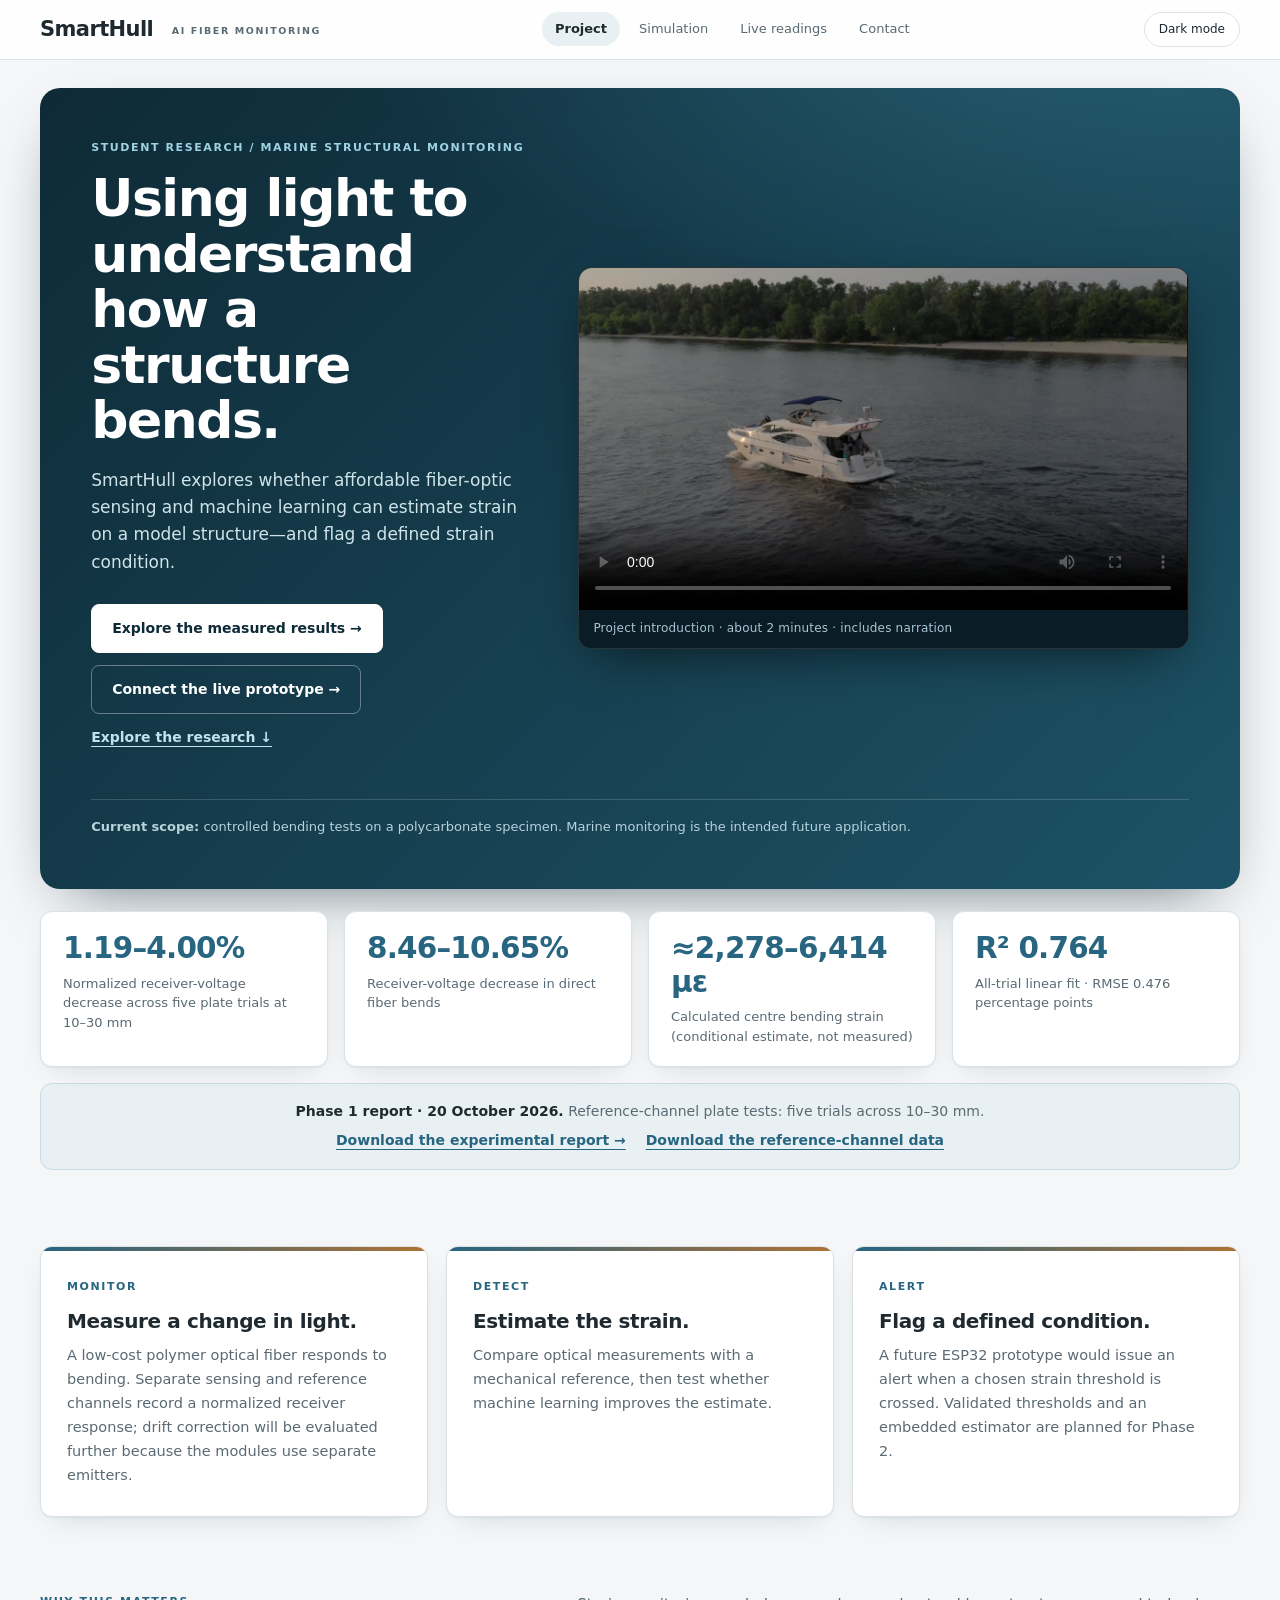
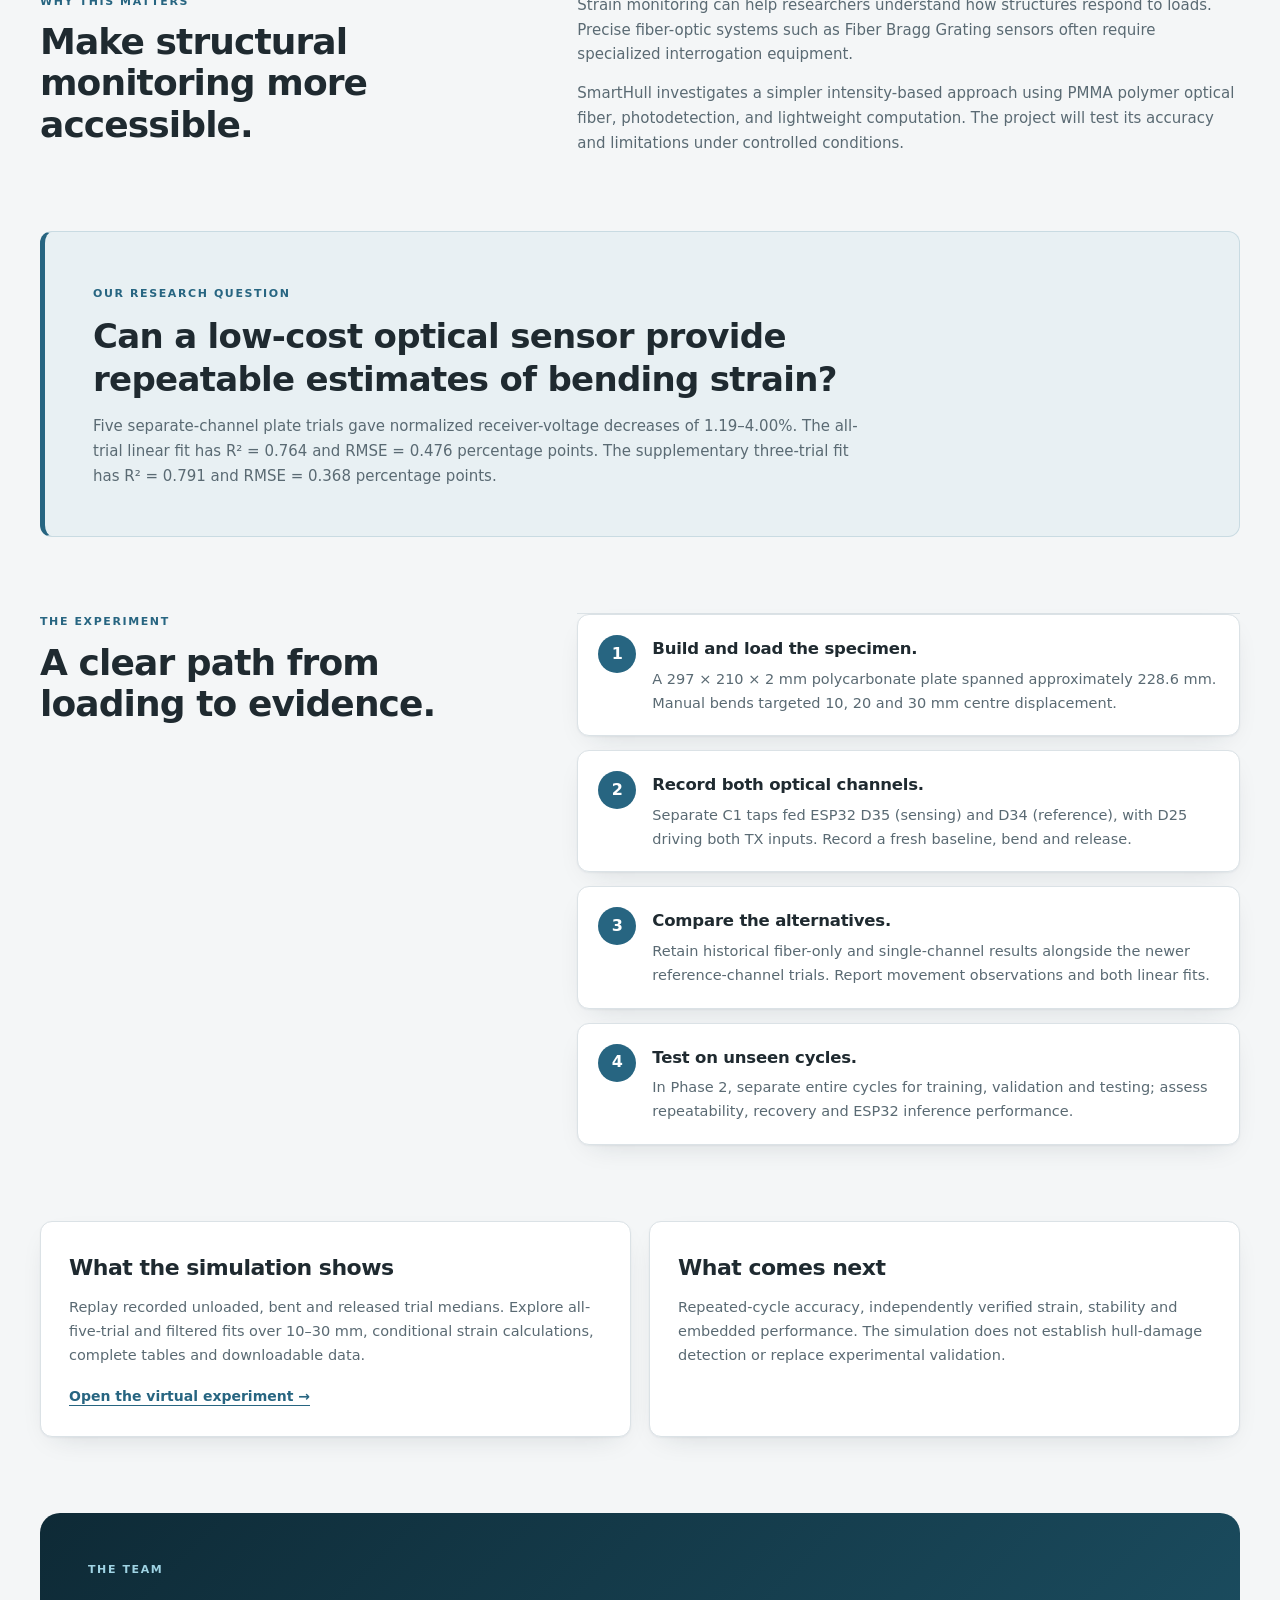
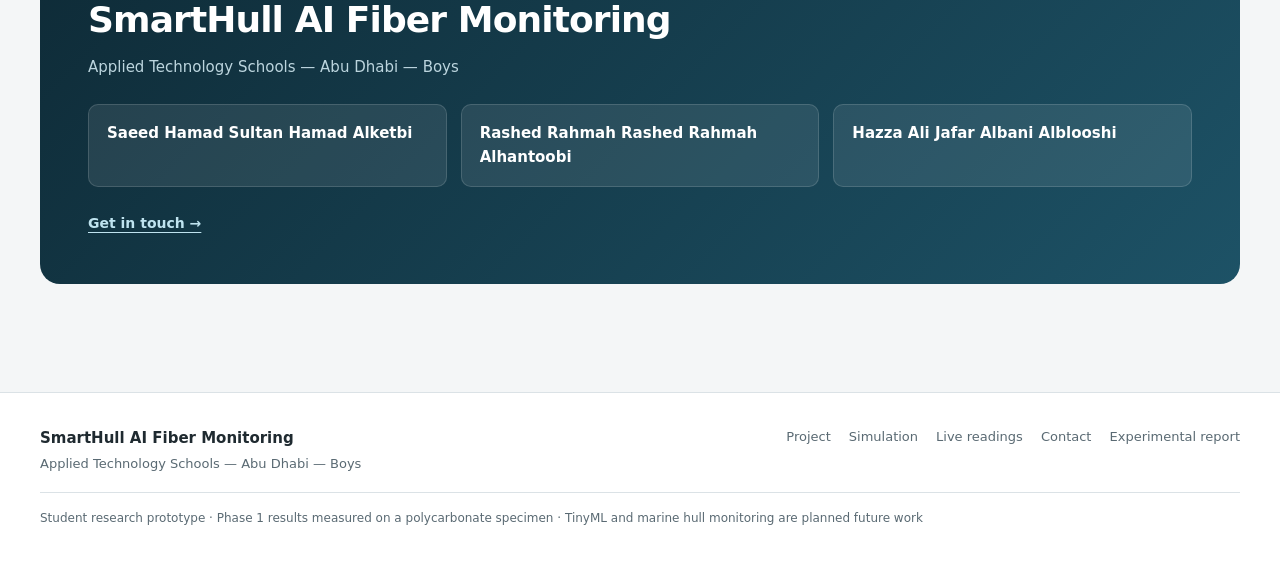
==== commit ebb7c0df: "Redesign site: shared header/footer/theme, new homepage and contact layout, consistency fixes Co-Aut" ====
--- a/index.html
+++ b/index.html
@@ -1,10 +1,11 @@
-<!doctype html><html lang="en"><head><meta charset="utf-8"><meta name="viewport" content="width=device-width, initial-scale=1"><meta name="description" content="SmartHull: a student research project exploring low-cost optical strain monitoring."><title>SmartHull | Project overview</title><link rel="stylesheet" href="style.css"></head><body><header><a href="index.html" class="brand">SmartHull <span>AI FIBER MONITORING</span></a><nav aria-label="Main navigation"><a href="index.html" aria-current="page">Project</a><a href="simulation.html">Simulation</a><a href="live.html">Live readings</a><a href="contact.html">Contact</a></nav><span class="badge">RESEARCH PROTOTYPE</span></header><main class="content-page">
-<section class="project-hero video-hero"><div class="hero-copy"><div class="eyebrow">STUDENT RESEARCH / MARINE STRUCTURAL MONITORING</div><h1>Using light to understand<br>how a structure bends.</h1><p class="lead">SmartHull explores whether affordable fiber-optic sensing and machine learning can estimate strain on a model structure—and flag a defined strain condition.</p></div><figure class="hero-video"><video controls playsinline preload="metadata" poster="media/smarthull-intro-poster.jpg" aria-label="SmartHull project introduction video"><source src="media/smarthull-intro.mp4" type="video/mp4">Your browser cannot play this video. <a href="media/smarthull-intro.mp4">Download the SmartHull introduction video</a>.</video><figcaption>Project introduction · about 2 minutes · includes narration</figcaption></figure><div class="hero-actions"><a class="action-link" href="simulation.html">Explore the measured results →</a><a class="action-link" href="live.html">Connect the live prototype &rarr;</a><a class="text-link" href="#project-details">Explore the research ↓</a></div><div class="scope-note">Current scope: controlled bending tests on a polycarbonate specimen. Marine monitoring is the intended future application.</div></section>
-<section class="scope-note"><b>Phase 1 report · 20 October 2026</b><p>Direct fiber bends: 8.46–10.65% receiver-voltage decrease. Reference-channel plate tests: five trials across 10–30 mm. Calculated centre bending strain: approximately 2,278–6,414 µε.</p><a href="SmartHull-Experimental-Summary.pdf">Download the full experimental report →</a> · <a href="data/experimental-results.json">Download the reference-channel data</a></section>
-<section class="overview-steps"><article><span>MONITOR</span><h2>Measure a change in light.</h2><p>A low-cost polymer optical fiber responds to bending. Separate sensing and reference channels record a normalized receiver response; drift correction will be evaluated further because the modules use separate emitters.</p></article><article><span>DETECT</span><h2>Estimate the strain.</h2><p>Compare optical measurements with a mechanical reference, then test whether machine learning improves the estimate.</p></article><article><span>ALERT</span><h2>Flag a defined condition.</h2><p>A future ESP32 prototype would issue an alert when a chosen strain threshold is crossed. Validated thresholds and an embedded estimator are planned for Phase 2.</p></article></section>
-<section id="project-details" class="editorial-grid"><div><div class="eyebrow">WHY THIS MATTERS</div><h2>Make structural monitoring<br>more accessible.</h2></div><div><p>Strain monitoring can help researchers understand how structures respond to loads. Precise fiber-optic systems such as Fiber Bragg Grating sensors often require specialized interrogation equipment.</p><p>SmartHull investigates a simpler intensity-based approach using PMMA polymer optical fiber, photodetection, and lightweight computation. The project will test its accuracy and limitations under controlled conditions.</p></div></section>
-<section class="research-question"><span class="eyebrow">OUR RESEARCH QUESTION</span><h2>Can a low-cost optical sensor provide repeatable estimates of bending strain?</h2><p>Five separate-channel plate trials gave normalized receiver-voltage decreases of 1.19–4.00%. The all-trial linear fit has R² = 0.764 and RMSE = 0.476 percentage points. The supplementary three-trial fit has R² = 0.791 and RMSE = 0.368 percentage points.</p></section>
-<section class="editorial-grid"><div><div class="eyebrow">THE EXPERIMENT</div><h2>A clear path from<br>loading to evidence.</h2></div><ol class="method-list"><li><b>Build and load the specimen.</b><p>A 297 × 210 × 2 mm polycarbonate plate spanned approximately 228.6 mm. Manual bends targeted 10, 20 and 30 mm centre displacement.</p></li><li><b>Record both optical channels.</b><p>Separate C1 taps fed ESP32 D35 (sensing) and D34 (reference), with D25 driving both TX inputs. Record a fresh baseline, bend and release.</p></li><li><b>Compare the alternatives.</b><p>Retain historical fiber-only and single-channel results alongside the newer reference-channel trials. Report movement observations and both linear fits.</p></li><li><b>Test on unseen cycles.</b><p>In Phase 2, separate entire cycles for training, validation and testing; assess repeatability, recovery and ESP32 inference performance.</p></li></ol></section>
-<section class="evidence-grid"><article><h2>What the simulation shows</h2><p>Replay recorded unloaded, bent and released trial medians. Explore all-five-trial and filtered fits over 10–30 mm, conditional strain calculations, complete tables and downloadable data.</p><a class="text-link" href="simulation.html">Open the virtual experiment →</a></article><article><h2>What comes next</h2><p>Repeated-cycle accuracy, independently verified strain, stability and embedded performance. The simulation does not establish hull-damage detection or replace experimental validation.</p></article></section>
-<section class="team-section"><div class="eyebrow">THE TEAM</div><h2>SmartHull AI Fiber Monitoring</h2><p>Applied Technology Schools — Abu Dhabi — Boys</p><div class="team-names"><span>Saeed Hamad Sultan Hamad Alketbi</span><span>Rashed Rahmah Rashed Rahmah Alhantoobi</span><span>Hazza Ali Jafar Albani Alblooshi</span></div><a class="text-link" href="contact.html">Get in touch →</a></section>
-<footer><div><b>SmartHull AI Fiber Monitoring</b><p>Applied Technology Schools — Abu Dhabi — Boys</p></div><div><a href="index.html">Project</a> · <a href="simulation.html">Simulation</a> · <a href="live.html">Live readings</a> · <a href="contact.html">Contact</a><p>Student research · Measured Phase 1 results</p></div></footer></main></body></html>
+<!doctype html><html lang="en"><head><meta charset="utf-8"><meta name="viewport" content="width=device-width, initial-scale=1"><meta name="description" content="SmartHull: a student research project exploring low-cost optical strain monitoring."><title>SmartHull | Project overview</title><link rel="stylesheet" href="style.css"><script>try{document.documentElement.dataset.theme=localStorage.getItem("smarthull-theme")||(matchMedia("(prefers-color-scheme: dark)").matches?"dark":"light")}catch(e){}</script><link rel="stylesheet" href="site.css?v=1"></head><body><header class="site-header"><a class="brand" href="index.html">SmartHull <span>AI Fiber Monitoring</span></a><nav aria-label="Main navigation"><a href="index.html" aria-current="page">Project</a><a href="simulation.html">Simulation</a><a href="live.html">Live readings</a><a href="contact.html">Contact</a></nav><button type="button" id="themeToggle" aria-pressed="false">Dark mode</button></header><main class="content-page">
+<section class="hero"><div class="hero-copy"><div class="eyebrow">Student research / Marine structural monitoring</div><h1>Using light to understand how a structure bends.</h1><p class="lead">SmartHull explores whether affordable fiber-optic sensing and machine learning can estimate strain on a model structure—and flag a defined strain condition.</p><div class="hero-actions"><a class="action-link" href="simulation.html">Explore the measured results →</a><a class="ghost-link" href="live.html">Connect the live prototype →</a><a class="text-link" href="#project-details">Explore the research ↓</a></div></div><figure class="hero-video"><video controls playsinline preload="metadata" poster="media/smarthull-intro-poster.jpg" aria-label="SmartHull project introduction video"><source src="media/smarthull-intro.mp4" type="video/mp4">Your browser cannot play this video. <a href="media/smarthull-intro.mp4">Download the SmartHull introduction video</a>.</video><figcaption>Project introduction · about 2 minutes · includes narration</figcaption></figure><p class="hero-scope"><b>Current scope:</b> controlled bending tests on a polycarbonate specimen. Marine monitoring is the intended future application.</p></section>
+<section class="stats" aria-label="Phase 1 results at a glance"><div class="stat"><b>1.19–4.00%</b><span>Normalized receiver-voltage decrease across five plate trials at 10–30 mm</span></div><div class="stat"><b>8.46–10.65%</b><span>Receiver-voltage decrease in direct fiber bends</span></div><div class="stat"><b>≈2,278–6,414 µε</b><span>Calculated centre bending strain (conditional estimate, not measured)</span></div><div class="stat"><b>R² 0.764</b><span>All-trial linear fit · RMSE 0.476 percentage points</span></div></section>
+<aside class="report-bar" aria-label="Phase 1 report"><p><b>Phase 1 report · 20 October 2026.</b> Reference-channel plate tests: five trials across 10–30 mm.</p><div><a class="text-link" href="SmartHull-Experimental-Summary.pdf">Download the experimental report →</a><a class="text-link" href="data/experimental-results.json">Download the reference-channel data</a></div></aside>
+<section class="section"><div class="steps"><article class="step"><span class="tag">MONITOR</span><h3>Measure a change in light.</h3><p>A low-cost polymer optical fiber responds to bending. Separate sensing and reference channels record a normalized receiver response; drift correction will be evaluated further because the modules use separate emitters.</p></article><article class="step"><span class="tag">DETECT</span><h3>Estimate the strain.</h3><p>Compare optical measurements with a mechanical reference, then test whether machine learning improves the estimate.</p></article><article class="step"><span class="tag">ALERT</span><h3>Flag a defined condition.</h3><p>A future ESP32 prototype would issue an alert when a chosen strain threshold is crossed. Validated thresholds and an embedded estimator are planned for Phase 2.</p></article></div></section>
+<section id="project-details" class="section split"><div><div class="eyebrow">Why this matters</div><h2>Make structural monitoring more accessible.</h2></div><div><p>Strain monitoring can help researchers understand how structures respond to loads. Precise fiber-optic systems such as Fiber Bragg Grating sensors often require specialized interrogation equipment.</p><p>SmartHull investigates a simpler intensity-based approach using PMMA polymer optical fiber, photodetection, and lightweight computation. The project will test its accuracy and limitations under controlled conditions.</p></div></section>
+<section class="question"><span class="eyebrow">Our research question</span><h2>Can a low-cost optical sensor provide repeatable estimates of bending strain?</h2><p>Five separate-channel plate trials gave normalized receiver-voltage decreases of 1.19–4.00%. The all-trial linear fit has R² = 0.764 and RMSE = 0.476 percentage points. The supplementary three-trial fit has R² = 0.791 and RMSE = 0.368 percentage points.</p></section>
+<section class="section split"><div><div class="eyebrow">The experiment</div><h2>A clear path from loading to evidence.</h2></div><ol class="method"><li><b>Build and load the specimen.</b><p>A 297 × 210 × 2 mm polycarbonate plate spanned approximately 228.6 mm. Manual bends targeted 10, 20 and 30 mm centre displacement.</p></li><li><b>Record both optical channels.</b><p>Separate C1 taps fed ESP32 D35 (sensing) and D34 (reference), with D25 driving both TX inputs. Record a fresh baseline, bend and release.</p></li><li><b>Compare the alternatives.</b><p>Retain historical fiber-only and single-channel results alongside the newer reference-channel trials. Report movement observations and both linear fits.</p></li><li><b>Test on unseen cycles.</b><p>In Phase 2, separate entire cycles for training, validation and testing; assess repeatability, recovery and ESP32 inference performance.</p></li></ol></section>
+<section class="section"><div class="cards2"><article class="card"><h3>What the simulation shows</h3><p>Replay recorded unloaded, bent and released trial medians. Explore all-five-trial and filtered fits over 10–30 mm, conditional strain calculations, complete tables and downloadable data.</p><a class="text-link" href="simulation.html">Open the virtual experiment →</a></article><article class="card"><h3>What comes next</h3><p>Repeated-cycle accuracy, independently verified strain, stability and embedded performance. The simulation does not establish hull-damage detection or replace experimental validation.</p></article></div></section>
+<section class="team"><div class="eyebrow">The team</div><h2>SmartHull AI Fiber Monitoring</h2><p>Applied Technology Schools — Abu Dhabi — Boys</p><div class="team-names"><span>Saeed Hamad Sultan Hamad Alketbi</span><span>Rashed Rahmah Rashed Rahmah Alhantoobi</span><span>Hazza Ali Jafar Albani Alblooshi</span></div><a class="text-link" href="contact.html">Get in touch →</a></section>
+</main><footer class="site-footer"><div><b>SmartHull AI Fiber Monitoring</b><p>Applied Technology Schools — Abu Dhabi — Boys</p></div><div class="foot-links"><a href="index.html">Project</a><a href="simulation.html">Simulation</a><a href="live.html">Live readings</a><a href="contact.html">Contact</a><a href="SmartHull-Experimental-Summary.pdf">Experimental report</a></div><p class="foot-note">Student research prototype · Phase 1 results measured on a polycarbonate specimen · TinyML and marine hull monitoring are planned future work</p></footer><script src="site.js"></script></body></html>
--- a/site.css
+++ b/site.css
@@ -0,0 +1,134 @@
+/* SmartHull shared design layer — loaded last on every page */
+:root{--bg:#f4f6f7;--paper:#fff;--ink:#1f2a30;--muted:#5a6a73;--line:#dbe2e6;--blue:#276581;--orange:#ae7135;--accent:#276581;--accent-ink:#fff;--soft:#e8f0f3;--soft-line:#c9dbe2;--hero-a:#0e2a36;--hero-b:#1d5266;--shadow:0 1px 2px rgba(20,40,50,.05),0 10px 28px -14px rgba(20,40,50,.18);--radius:12px}
+:root[data-theme=dark]{color-scheme:dark;--bg:#0d1820;--paper:#162630;--ink:#e6f0f4;--muted:#a9bdc7;--line:#31485a;--blue:#79c4d8;--orange:#e9b56d;--accent:#3d8aa6;--accent-ink:#fff;--soft:#1b303c;--soft-line:#2c4857;--hero-a:#0a1b24;--hero-b:#15414f;--shadow:0 1px 2px rgba(0,0,0,.3),0 10px 28px -14px rgba(0,0,0,.6)}
+html{scroll-padding-top:84px}
+body{background:var(--bg);color:var(--ink);font-family:Inter,system-ui,-apple-system,"Segoe UI",Roboto,sans-serif;-webkit-font-smoothing:antialiased}
+a{color:inherit}
+:focus-visible{outline:2px solid var(--blue);outline-offset:2px}
+
+/* ---------- header (identical on every page) ---------- */
+header.site-header{display:flex;align-items:center;justify-content:space-between;gap:20px;position:sticky;top:0;z-index:20;
+ padding:12px max(clamp(16px,4vw,40px),calc((100% - 1280px)/2 + clamp(16px,4vw,40px)));
+ background:color-mix(in srgb,var(--paper) 88%,transparent);backdrop-filter:saturate(1.4) blur(12px);-webkit-backdrop-filter:saturate(1.4) blur(12px);border-bottom:1px solid var(--line)}
+.site-header .brand{font-size:21px;font-weight:700;letter-spacing:-.6px;white-space:nowrap;color:var(--ink)}
+.site-header .brand span{display:inline-block;margin-left:12px;font-size:9.5px;font-weight:600;letter-spacing:1.6px;color:var(--muted);text-transform:uppercase;vertical-align:2px}
+.site-header nav{display:flex;gap:6px;font-size:13px;flex-wrap:wrap}
+.site-header nav a{padding:7px 13px;border-radius:999px;color:var(--muted);font-weight:500;text-decoration:none;transition:background .15s,color .15s}
+.site-header nav a:hover{background:var(--soft);color:var(--ink);text-decoration:none}
+.site-header nav a[aria-current]{background:var(--soft);color:var(--ink);font-weight:650;text-decoration:none;border:0;padding-bottom:7px}
+#themeToggle{padding:7px 14px;border-radius:999px;font-size:12px;background:var(--paper);border:1px solid var(--line);color:var(--ink);white-space:nowrap}
+#themeToggle:hover{background:var(--soft)}
+[data-theme=dark] #themeToggle{background:var(--paper);border-color:var(--line)}
+
+/* ---------- page container (same width everywhere) ---------- */
+main,main.content-page,main.experiment-page{max-width:1280px;margin-inline:auto;padding-inline:clamp(16px,4vw,40px)}
+
+/* ---------- shared page heading ---------- */
+.eyebrow{font-size:11px;font-weight:600;letter-spacing:1.6px;color:var(--blue);text-transform:uppercase}
+main.experiment-page .intro{padding:44px 0 26px}
+main.experiment-page .intro h1,.page-hero h1{font-size:clamp(32px,4.2vw,48px);line-height:1.1;letter-spacing:-1.3px;font-weight:700;margin:10px 0 14px;color:var(--ink)}
+main.experiment-page .intro p,.page-hero .lead{font-size:16px;line-height:1.6;color:var(--muted);max-width:680px}
+.page-hero{padding:56px 0 30px;max-width:none}
+.page-hero .lead{margin:0}
+
+/* ---------- buttons & links ---------- */
+button{border-radius:8px;border-color:var(--line);background:var(--paper);color:var(--ink)}
+button:hover{background:var(--soft)}
+button.primary,.action-link{background:var(--accent);color:var(--accent-ink);border:1px solid var(--accent);border-radius:8px}
+button.primary:hover,.action-link:hover{background:color-mix(in srgb,var(--accent) 86%,#000)}
+.action-link{display:inline-flex;align-items:center;gap:6px;padding:12px 20px;font-size:14px;font-weight:600;text-decoration:none;transition:transform .15s,background .15s}
+.action-link:hover{transform:translateY(-1px)}
+.ghost-link{display:inline-flex;align-items:center;padding:12px 20px;font-size:14px;font-weight:600;border-radius:8px;border:1px solid rgba(255,255,255,.35);color:#fff;text-decoration:none;transition:background .15s}
+.ghost-link:hover{background:rgba(255,255,255,.12)}
+.text-link{color:var(--blue);font-size:14px;font-weight:600;text-decoration:underline;text-underline-offset:4px;text-decoration-thickness:1px}
+.text-link:hover{text-decoration-thickness:2px}
+
+/* ---------- panels in simulation & live ---------- */
+.panel{border-radius:var(--radius);border-color:var(--line);box-shadow:var(--shadow)}
+.readouts article{border-radius:var(--radius)!important;box-shadow:var(--shadow)}
+.data-banner{border-radius:8px}
+.mode-tabs button{border-radius:8px}
+select,input{border-radius:8px}
+
+/* ---------- homepage ---------- */
+.content-page{font-size:15px;line-height:1.65;padding-bottom:20px}
+.content-page h2{margin:0}
+.hero{display:grid;grid-template-columns:minmax(0,5fr) minmax(0,7fr);column-gap:clamp(24px,4vw,56px);row-gap:22px;align-items:center;margin-top:28px;padding:clamp(24px,4vw,52px);border-radius:20px;color:#fff;
+ background:radial-gradient(1200px 500px at 85% -10%,rgba(80,170,200,.28),transparent 60%),linear-gradient(135deg,var(--hero-a),var(--hero-b));box-shadow:0 24px 60px -30px rgba(10,35,48,.7)}
+.hero .eyebrow{color:#9fd3e3}
+.hero h1{font-size:clamp(32px,4.2vw,52px);line-height:1.07;letter-spacing:-1.5px;font-weight:700;margin:14px 0 18px;color:#fff}
+.hero .lead{font-size:17px;line-height:1.6;color:#cfe3ea;margin:0 0 26px;max-width:520px}
+.hero-actions{display:flex;flex-wrap:wrap;gap:12px;align-items:center}
+.hero .action-link{background:#fff;color:#0e2a36;border-color:#fff}
+.hero .action-link:hover{background:#e6f3f8}
+.hero .text-link{color:#bfe3ef}
+.hero-video{margin:0;border-radius:14px;overflow:hidden;background:#06141b;box-shadow:0 18px 50px -18px rgba(0,0,0,.65);border:1px solid rgba(255,255,255,.14)}
+.hero-video video{display:block;width:100%;aspect-ratio:16/9;object-fit:cover;background:#06141b}
+.hero-video figcaption{padding:9px 14px;font-size:12px;color:#a8c6d1;background:#0a1d27}
+.hero-scope{grid-column:1/-1;margin:0;padding-top:16px;border-top:1px solid rgba(255,255,255,.16);font-size:13px;color:#b7d2dc;max-width:none}
+
+.stats{display:grid;grid-template-columns:repeat(4,minmax(0,1fr));gap:16px;margin:22px 0 0}
+.stat{background:var(--paper);border:1px solid var(--line);border-radius:var(--radius);padding:20px 22px;box-shadow:var(--shadow)}
+.stat b{display:block;font-size:clamp(22px,2.3vw,30px);line-height:1.15;font-weight:700;letter-spacing:-.8px;color:var(--blue);font-variant-numeric:tabular-nums}
+.stat span{display:block;margin-top:8px;font-size:13px;line-height:1.5;color:var(--muted)}
+.report-bar{display:flex;flex-wrap:wrap;gap:6px 22px;align-items:center;justify-content:space-between;margin:16px 0 0;padding:16px 22px;background:var(--soft);border:1px solid var(--soft-line);border-radius:var(--radius);font-size:14px}
+.report-bar{text-align:left}.report-bar p{margin:0;color:var(--muted)}.report-bar p b{color:var(--ink)}
+.report-bar div{display:flex;gap:20px;flex-wrap:wrap}
+
+.section{padding:clamp(44px,6vw,76px) 0 0}
+.section-head{max-width:720px;margin-bottom:28px}
+.section-head h2,.split h2{font-size:clamp(26px,3vw,36px);line-height:1.15;letter-spacing:-.9px;font-weight:700;margin:10px 0 0;color:var(--ink)}
+.steps{display:grid;grid-template-columns:repeat(3,minmax(0,1fr));gap:18px}
+.step{position:relative;background:var(--paper);border:1px solid var(--line);border-radius:var(--radius);padding:26px 26px 28px;box-shadow:var(--shadow);overflow:hidden}
+.step::before{content:"";position:absolute;inset:0 0 auto 0;height:4px;background:linear-gradient(90deg,var(--blue),var(--orange))}
+.step .tag{display:inline-block;font-size:11px;font-weight:700;letter-spacing:1.6px;color:var(--blue)}
+.step h3{font-size:20px;line-height:1.25;letter-spacing:-.4px;font-weight:650;margin:12px 0 10px}
+.step p{margin:0;font-size:14.5px;color:var(--muted)}
+.split{display:grid;grid-template-columns:minmax(0,5fr) minmax(0,7fr);gap:clamp(24px,5vw,72px);align-items:start}
+.split p{margin:0 0 14px;color:var(--muted)}
+.split p:last-child{margin-bottom:0}
+.question{margin-top:clamp(44px,6vw,76px);padding:clamp(26px,4vw,48px);border-radius:var(--radius);background:var(--soft);border:1px solid var(--soft-line);border-left:5px solid var(--blue)}
+.question h2{font-size:clamp(24px,2.8vw,34px);line-height:1.25;letter-spacing:-.7px;font-weight:650;margin:10px 0 14px;max-width:760px}
+.question p{margin:0;color:var(--muted);max-width:780px}
+.method{list-style:none;margin:0;padding:0;counter-reset:m;display:grid;gap:14px}
+.method li{counter-increment:m;position:relative;padding:20px 22px 20px 74px;background:var(--paper);border:1px solid var(--line);border-radius:var(--radius);box-shadow:var(--shadow)}
+.method li::before{content:counter(m);position:absolute;left:20px;top:20px;width:38px;height:38px;border-radius:50%;display:grid;place-items:center;font-weight:700;font-size:16px;background:var(--blue);color:var(--paper)}
+[data-theme=dark] .method li::before{color:#0d1820}
+.method b{display:block;font-size:16.5px;font-weight:650;letter-spacing:-.2px}
+.method p{margin:5px 0 0;font-size:14.5px;color:var(--muted)}
+.cards2{display:grid;grid-template-columns:repeat(2,minmax(0,1fr));gap:18px}
+.card{background:var(--paper);border:1px solid var(--line);border-radius:var(--radius);padding:28px;box-shadow:var(--shadow)}
+.card h2,.card h3{font-size:22px;letter-spacing:-.5px;font-weight:650;margin:0 0 10px}
+.card p{margin:0 0 16px;color:var(--muted);font-size:14.5px}
+.team{margin-top:clamp(44px,6vw,76px);padding:clamp(28px,4vw,48px);border-radius:20px;color:#fff;background:linear-gradient(135deg,var(--hero-a),var(--hero-b))}
+.team .eyebrow{color:#9fd3e3}.team h2{font-size:clamp(26px,3vw,36px);letter-spacing:-.9px;font-weight:700;margin:10px 0 6px;color:#fff}
+.team>p{margin:0;color:#bcd5de}
+.team-names{display:grid;grid-template-columns:repeat(3,minmax(0,1fr));gap:14px;margin:24px 0}
+.team-names span{padding:16px 18px;border-radius:10px;background:rgba(255,255,255,.09);border:1px solid rgba(255,255,255,.14);font-weight:600;font-size:15px}
+.team .text-link{color:#bfe3ef}
+
+/* ---------- contact ---------- */
+.team-contacts{display:grid;grid-template-columns:repeat(3,minmax(0,1fr));gap:18px;margin:6px 0 0}
+.contact-card{display:flex;flex-direction:column;gap:6px;padding:26px;background:var(--paper);border:1px solid var(--line);border-radius:var(--radius);box-shadow:var(--shadow)}
+.contact-card h2{font-size:21px;line-height:1.25;letter-spacing:-.4px;font-weight:650;margin:10px 0 2px}
+.contact-card p{margin:0;color:var(--muted);font-size:14px}
+.contact-card .contact-email{margin:18px 0 18px;font-size:15px;font-weight:600;color:var(--blue);overflow-wrap:anywhere}
+.contact-card .action-link{margin-top:auto;align-self:flex-start;font-size:13.5px;padding:10px 16px}
+.contact-mail-note{margin:14px 0 0;font-size:13px;color:var(--muted)}
+.contact-guidance{margin-top:36px;max-width:none;padding:28px;background:var(--soft);border:1px solid var(--soft-line);border-radius:var(--radius)}
+.contact-guidance h2{font-size:22px;letter-spacing:-.5px;font-weight:650;margin:0 0 8px}
+.contact-guidance p{color:var(--muted);margin:0 0 14px;max-width:720px;font-size:15px}
+
+/* ---------- footer (identical on every page) ---------- */
+footer.site-footer{margin-top:clamp(48px,7vw,88px);padding:34px max(clamp(16px,4vw,40px),calc((100% - 1280px)/2 + clamp(16px,4vw,40px))) 40px;border-top:1px solid var(--line);background:var(--paper);display:grid;grid-template-columns:1.4fr 1fr;gap:12px 40px;font-size:13px;color:var(--muted)}
+.site-footer b{color:var(--ink);font-size:15px}
+.site-footer p{margin:4px 0 0}
+.site-footer nav,.site-footer .foot-links{display:flex;flex-wrap:wrap;gap:6px 18px;justify-content:flex-end}
+.site-footer .foot-links a{color:var(--muted);text-decoration:none}.site-footer .foot-links a:hover{color:var(--ink);text-decoration:underline}
+.site-footer .foot-note{grid-column:1/-1;margin:6px 0 0;padding-top:16px;border-top:1px solid var(--line);font-size:12px}
+
+/* ---------- responsive ---------- */
+@media(max-width:980px){.hero{grid-template-columns:1fr}.hero .lead{max-width:none}.stats{grid-template-columns:repeat(2,minmax(0,1fr))}.steps,.cards2,.team-contacts{grid-template-columns:1fr}.split{grid-template-columns:1fr;gap:18px}.team-names{grid-template-columns:1fr}}
+@media(max-width:760px){header.site-header{flex-wrap:wrap;gap:10px}.site-header .brand span{display:none}.site-header nav{order:3;width:100%;gap:2px;margin:0 -6px}.site-header nav a{padding:7px 11px}.hero{border-radius:14px;padding:22px 18px}.stats{gap:12px}.stat{padding:16px}.method li{padding:18px 18px 18px 64px}.method li::before{left:16px;top:18px;width:34px;height:34px}footer.site-footer{grid-template-columns:1fr}.site-footer nav,.site-footer .foot-links{justify-content:flex-start}main.experiment-page .intro{padding:30px 0 18px}}
+@media(max-width:420px){.stats{grid-template-columns:1fr}.report-bar{padding:14px 16px}}
+@media(prefers-reduced-motion:reduce){*{transition:none!important;scroll-behavior:auto!important}}
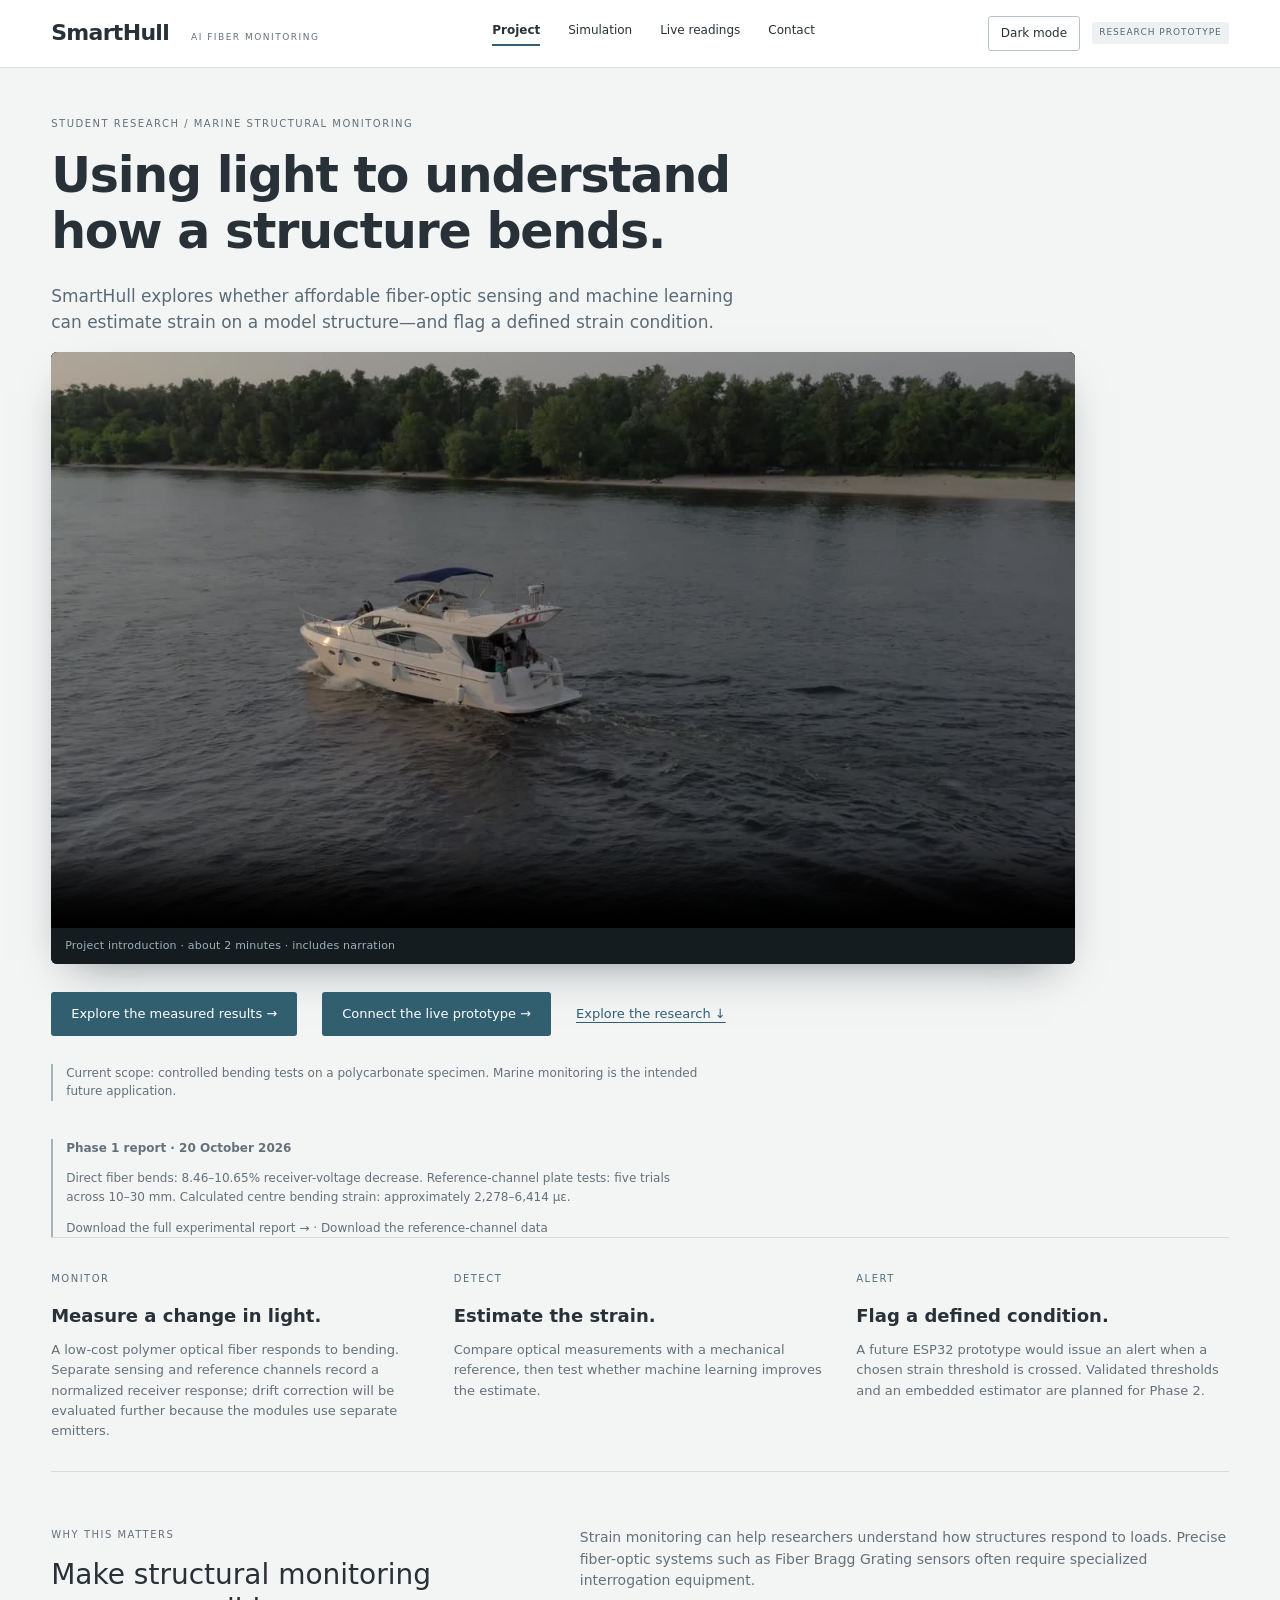
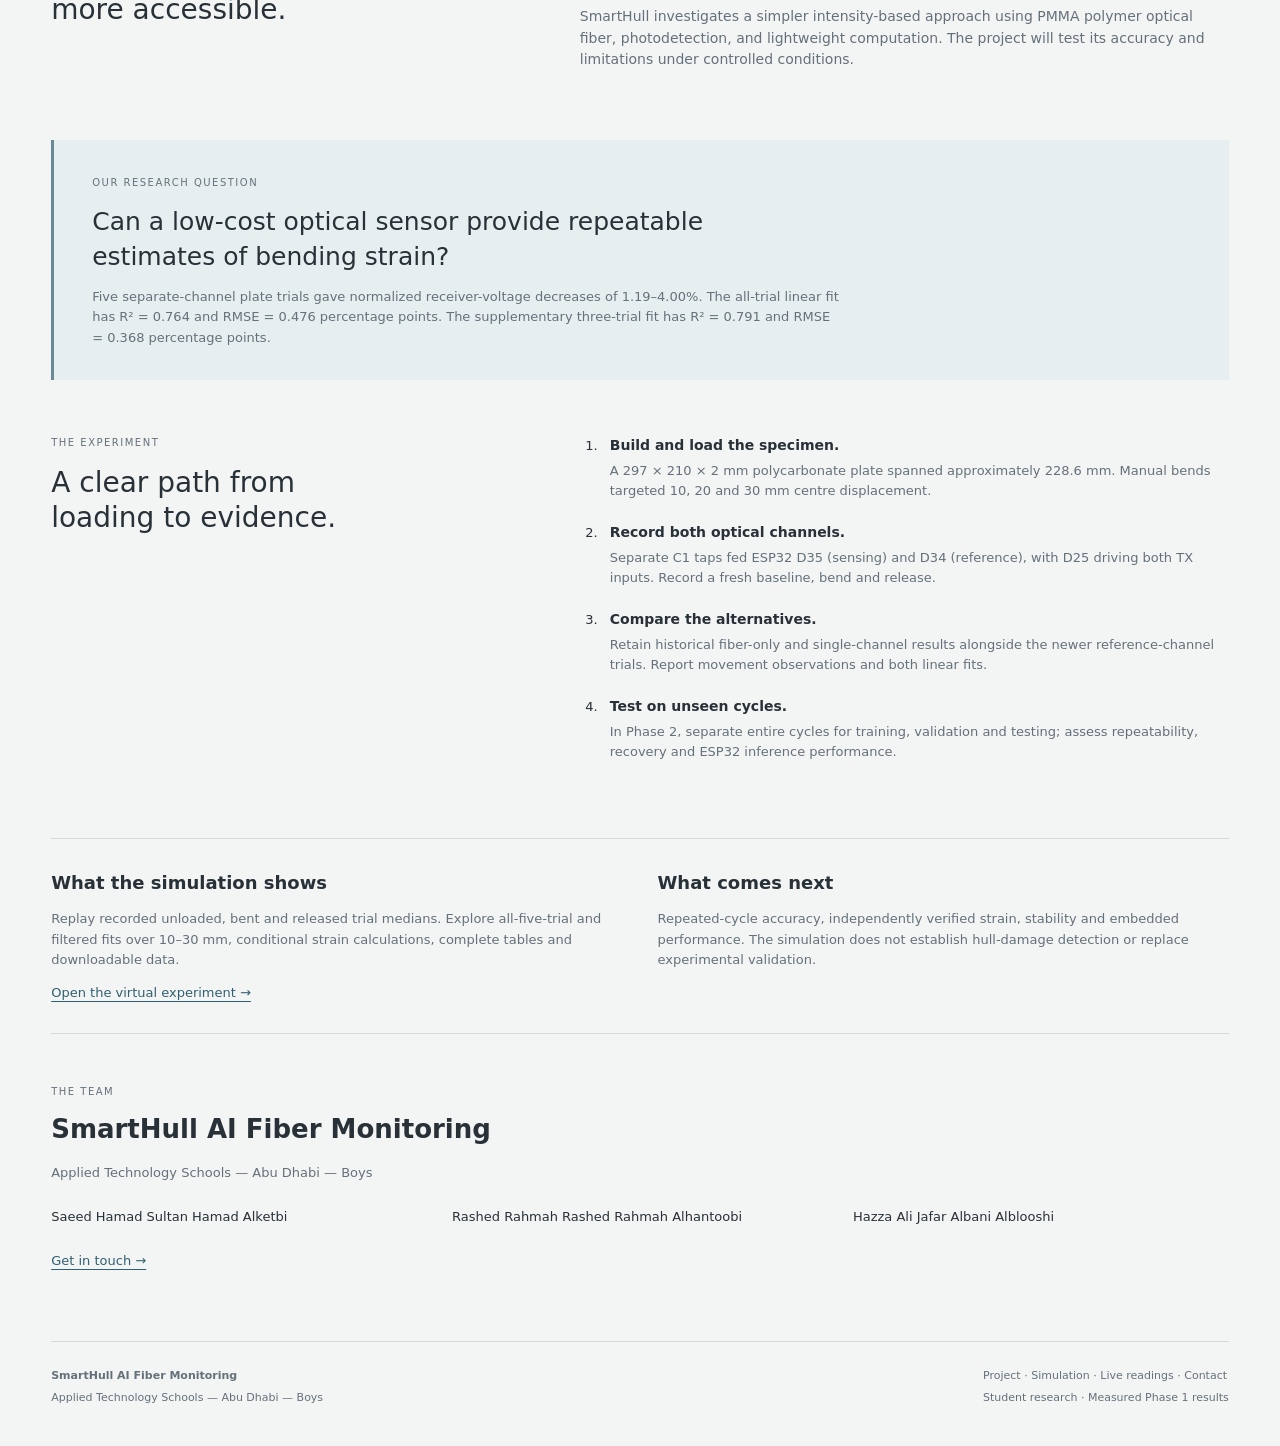
==== commit bc3c8201: "Restore original design; keep only consistency fixes (header, footer, width, wording, theme toggle o" ====
--- a/index.html
+++ b/index.html
@@ -1,11 +1,10 @@
-<!doctype html><html lang="en"><head><meta charset="utf-8"><meta name="viewport" content="width=device-width, initial-scale=1"><meta name="description" content="SmartHull: a student research project exploring low-cost optical strain monitoring."><title>SmartHull | Project overview</title><link rel="stylesheet" href="style.css"><script>try{document.documentElement.dataset.theme=localStorage.getItem("smarthull-theme")||(matchMedia("(prefers-color-scheme: dark)").matches?"dark":"light")}catch(e){}</script><link rel="stylesheet" href="site.css?v=1"></head><body><header class="site-header"><a class="brand" href="index.html">SmartHull <span>AI Fiber Monitoring</span></a><nav aria-label="Main navigation"><a href="index.html" aria-current="page">Project</a><a href="simulation.html">Simulation</a><a href="live.html">Live readings</a><a href="contact.html">Contact</a></nav><button type="button" id="themeToggle" aria-pressed="false">Dark mode</button></header><main class="content-page">
-<section class="hero"><div class="hero-copy"><div class="eyebrow">Student research / Marine structural monitoring</div><h1>Using light to understand how a structure bends.</h1><p class="lead">SmartHull explores whether affordable fiber-optic sensing and machine learning can estimate strain on a model structure—and flag a defined strain condition.</p><div class="hero-actions"><a class="action-link" href="simulation.html">Explore the measured results →</a><a class="ghost-link" href="live.html">Connect the live prototype →</a><a class="text-link" href="#project-details">Explore the research ↓</a></div></div><figure class="hero-video"><video controls playsinline preload="metadata" poster="media/smarthull-intro-poster.jpg" aria-label="SmartHull project introduction video"><source src="media/smarthull-intro.mp4" type="video/mp4">Your browser cannot play this video. <a href="media/smarthull-intro.mp4">Download the SmartHull introduction video</a>.</video><figcaption>Project introduction · about 2 minutes · includes narration</figcaption></figure><p class="hero-scope"><b>Current scope:</b> controlled bending tests on a polycarbonate specimen. Marine monitoring is the intended future application.</p></section>
-<section class="stats" aria-label="Phase 1 results at a glance"><div class="stat"><b>1.19–4.00%</b><span>Normalized receiver-voltage decrease across five plate trials at 10–30 mm</span></div><div class="stat"><b>8.46–10.65%</b><span>Receiver-voltage decrease in direct fiber bends</span></div><div class="stat"><b>≈2,278–6,414 µε</b><span>Calculated centre bending strain (conditional estimate, not measured)</span></div><div class="stat"><b>R² 0.764</b><span>All-trial linear fit · RMSE 0.476 percentage points</span></div></section>
-<aside class="report-bar" aria-label="Phase 1 report"><p><b>Phase 1 report · 20 October 2026.</b> Reference-channel plate tests: five trials across 10–30 mm.</p><div><a class="text-link" href="SmartHull-Experimental-Summary.pdf">Download the experimental report →</a><a class="text-link" href="data/experimental-results.json">Download the reference-channel data</a></div></aside>
-<section class="section"><div class="steps"><article class="step"><span class="tag">MONITOR</span><h3>Measure a change in light.</h3><p>A low-cost polymer optical fiber responds to bending. Separate sensing and reference channels record a normalized receiver response; drift correction will be evaluated further because the modules use separate emitters.</p></article><article class="step"><span class="tag">DETECT</span><h3>Estimate the strain.</h3><p>Compare optical measurements with a mechanical reference, then test whether machine learning improves the estimate.</p></article><article class="step"><span class="tag">ALERT</span><h3>Flag a defined condition.</h3><p>A future ESP32 prototype would issue an alert when a chosen strain threshold is crossed. Validated thresholds and an embedded estimator are planned for Phase 2.</p></article></div></section>
-<section id="project-details" class="section split"><div><div class="eyebrow">Why this matters</div><h2>Make structural monitoring more accessible.</h2></div><div><p>Strain monitoring can help researchers understand how structures respond to loads. Precise fiber-optic systems such as Fiber Bragg Grating sensors often require specialized interrogation equipment.</p><p>SmartHull investigates a simpler intensity-based approach using PMMA polymer optical fiber, photodetection, and lightweight computation. The project will test its accuracy and limitations under controlled conditions.</p></div></section>
-<section class="question"><span class="eyebrow">Our research question</span><h2>Can a low-cost optical sensor provide repeatable estimates of bending strain?</h2><p>Five separate-channel plate trials gave normalized receiver-voltage decreases of 1.19–4.00%. The all-trial linear fit has R² = 0.764 and RMSE = 0.476 percentage points. The supplementary three-trial fit has R² = 0.791 and RMSE = 0.368 percentage points.</p></section>
-<section class="section split"><div><div class="eyebrow">The experiment</div><h2>A clear path from loading to evidence.</h2></div><ol class="method"><li><b>Build and load the specimen.</b><p>A 297 × 210 × 2 mm polycarbonate plate spanned approximately 228.6 mm. Manual bends targeted 10, 20 and 30 mm centre displacement.</p></li><li><b>Record both optical channels.</b><p>Separate C1 taps fed ESP32 D35 (sensing) and D34 (reference), with D25 driving both TX inputs. Record a fresh baseline, bend and release.</p></li><li><b>Compare the alternatives.</b><p>Retain historical fiber-only and single-channel results alongside the newer reference-channel trials. Report movement observations and both linear fits.</p></li><li><b>Test on unseen cycles.</b><p>In Phase 2, separate entire cycles for training, validation and testing; assess repeatability, recovery and ESP32 inference performance.</p></li></ol></section>
-<section class="section"><div class="cards2"><article class="card"><h3>What the simulation shows</h3><p>Replay recorded unloaded, bent and released trial medians. Explore all-five-trial and filtered fits over 10–30 mm, conditional strain calculations, complete tables and downloadable data.</p><a class="text-link" href="simulation.html">Open the virtual experiment →</a></article><article class="card"><h3>What comes next</h3><p>Repeated-cycle accuracy, independently verified strain, stability and embedded performance. The simulation does not establish hull-damage detection or replace experimental validation.</p></article></div></section>
-<section class="team"><div class="eyebrow">The team</div><h2>SmartHull AI Fiber Monitoring</h2><p>Applied Technology Schools — Abu Dhabi — Boys</p><div class="team-names"><span>Saeed Hamad Sultan Hamad Alketbi</span><span>Rashed Rahmah Rashed Rahmah Alhantoobi</span><span>Hazza Ali Jafar Albani Alblooshi</span></div><a class="text-link" href="contact.html">Get in touch →</a></section>
-</main><footer class="site-footer"><div><b>SmartHull AI Fiber Monitoring</b><p>Applied Technology Schools — Abu Dhabi — Boys</p></div><div class="foot-links"><a href="index.html">Project</a><a href="simulation.html">Simulation</a><a href="live.html">Live readings</a><a href="contact.html">Contact</a><a href="SmartHull-Experimental-Summary.pdf">Experimental report</a></div><p class="foot-note">Student research prototype · Phase 1 results measured on a polycarbonate specimen · TinyML and marine hull monitoring are planned future work</p></footer><script src="site.js"></script></body></html>+<!doctype html><html lang="en"><head><meta charset="utf-8"><meta name="viewport" content="width=device-width, initial-scale=1"><meta name="description" content="SmartHull: a student research project exploring low-cost optical strain monitoring."><title>SmartHull | Project overview</title><link rel="stylesheet" href="style.css"><script>try{document.documentElement.dataset.theme=localStorage.getItem("smarthull-theme")||(matchMedia("(prefers-color-scheme: dark)").matches?"dark":"light")}catch(e){}</script></head><body><header><a href="index.html" class="brand">SmartHull <span>AI FIBER MONITORING</span></a><nav aria-label="Main navigation"><a href="index.html" aria-current="page">Project</a><a href="simulation.html">Simulation</a><a href="live.html">Live readings</a><a href="contact.html">Contact</a></nav><div class="header-tools"><button type="button" id="themeToggle" aria-pressed="false">Dark mode</button><span class="badge">RESEARCH PROTOTYPE</span></div></header><main class="content-page">
+<section class="project-hero video-hero"><div class="hero-copy"><div class="eyebrow">STUDENT RESEARCH / MARINE STRUCTURAL MONITORING</div><h1>Using light to understand<br>how a structure bends.</h1><p class="lead">SmartHull explores whether affordable fiber-optic sensing and machine learning can estimate strain on a model structure—and flag a defined strain condition.</p></div><figure class="hero-video"><video controls playsinline preload="metadata" poster="media/smarthull-intro-poster.jpg" aria-label="SmartHull project introduction video"><source src="media/smarthull-intro.mp4" type="video/mp4">Your browser cannot play this video. <a href="media/smarthull-intro.mp4">Download the SmartHull introduction video</a>.</video><figcaption>Project introduction · about 2 minutes · includes narration</figcaption></figure><div class="hero-actions"><a class="action-link" href="simulation.html">Explore the measured results →</a><a class="action-link" href="live.html">Connect the live prototype &rarr;</a><a class="text-link" href="#project-details">Explore the research ↓</a></div><div class="scope-note">Current scope: controlled bending tests on a polycarbonate specimen. Marine monitoring is the intended future application.</div></section>
+<section class="scope-note"><b>Phase 1 report · 20 October 2026</b><p>Direct fiber bends: 8.46–10.65% receiver-voltage decrease. Reference-channel plate tests: five trials across 10–30 mm. Calculated centre bending strain: approximately 2,278–6,414 µε.</p><a href="SmartHull-Experimental-Summary.pdf">Download the full experimental report →</a> · <a href="data/experimental-results.json">Download the reference-channel data</a></section>
+<section class="overview-steps"><article><span>MONITOR</span><h2>Measure a change in light.</h2><p>A low-cost polymer optical fiber responds to bending. Separate sensing and reference channels record a normalized receiver response; drift correction will be evaluated further because the modules use separate emitters.</p></article><article><span>DETECT</span><h2>Estimate the strain.</h2><p>Compare optical measurements with a mechanical reference, then test whether machine learning improves the estimate.</p></article><article><span>ALERT</span><h2>Flag a defined condition.</h2><p>A future ESP32 prototype would issue an alert when a chosen strain threshold is crossed. Validated thresholds and an embedded estimator are planned for Phase 2.</p></article></section>
+<section id="project-details" class="editorial-grid"><div><div class="eyebrow">WHY THIS MATTERS</div><h2>Make structural monitoring<br>more accessible.</h2></div><div><p>Strain monitoring can help researchers understand how structures respond to loads. Precise fiber-optic systems such as Fiber Bragg Grating sensors often require specialized interrogation equipment.</p><p>SmartHull investigates a simpler intensity-based approach using PMMA polymer optical fiber, photodetection, and lightweight computation. The project will test its accuracy and limitations under controlled conditions.</p></div></section>
+<section class="research-question"><span class="eyebrow">OUR RESEARCH QUESTION</span><h2>Can a low-cost optical sensor provide repeatable estimates of bending strain?</h2><p>Five separate-channel plate trials gave normalized receiver-voltage decreases of 1.19–4.00%. The all-trial linear fit has R² = 0.764 and RMSE = 0.476 percentage points. The supplementary three-trial fit has R² = 0.791 and RMSE = 0.368 percentage points.</p></section>
+<section class="editorial-grid"><div><div class="eyebrow">THE EXPERIMENT</div><h2>A clear path from<br>loading to evidence.</h2></div><ol class="method-list"><li><b>Build and load the specimen.</b><p>A 297 × 210 × 2 mm polycarbonate plate spanned approximately 228.6 mm. Manual bends targeted 10, 20 and 30 mm centre displacement.</p></li><li><b>Record both optical channels.</b><p>Separate C1 taps fed ESP32 D35 (sensing) and D34 (reference), with D25 driving both TX inputs. Record a fresh baseline, bend and release.</p></li><li><b>Compare the alternatives.</b><p>Retain historical fiber-only and single-channel results alongside the newer reference-channel trials. Report movement observations and both linear fits.</p></li><li><b>Test on unseen cycles.</b><p>In Phase 2, separate entire cycles for training, validation and testing; assess repeatability, recovery and ESP32 inference performance.</p></li></ol></section>
+<section class="evidence-grid"><article><h2>What the simulation shows</h2><p>Replay recorded unloaded, bent and released trial medians. Explore all-five-trial and filtered fits over 10–30 mm, conditional strain calculations, complete tables and downloadable data.</p><a class="text-link" href="simulation.html">Open the virtual experiment →</a></article><article><h2>What comes next</h2><p>Repeated-cycle accuracy, independently verified strain, stability and embedded performance. The simulation does not establish hull-damage detection or replace experimental validation.</p></article></section>
+<section class="team-section"><div class="eyebrow">THE TEAM</div><h2>SmartHull AI Fiber Monitoring</h2><p>Applied Technology Schools — Abu Dhabi — Boys</p><div class="team-names"><span>Saeed Hamad Sultan Hamad Alketbi</span><span>Rashed Rahmah Rashed Rahmah Alhantoobi</span><span>Hazza Ali Jafar Albani Alblooshi</span></div><a class="text-link" href="contact.html">Get in touch →</a></section>
+<footer><div><b>SmartHull AI Fiber Monitoring</b><p>Applied Technology Schools — Abu Dhabi — Boys</p></div><div><a href="index.html">Project</a> · <a href="simulation.html">Simulation</a> · <a href="live.html">Live readings</a> · <a href="contact.html">Contact</a><p>Student research · Measured Phase 1 results</p></div></footer></main><script src="theme.js"></script></body></html>
--- a/style.css
+++ b/style.css
@@ -7,3 +7,21 @@
 .bench-label{font-size:10px;letter-spacing:1px;color:#5d737e;margin-top:2px}.sensor-readout{border-top:3px solid #315f70!important}.sensor-readout strong{color:#315f70}.guided-narration{padding:12px 16px;background:#e9f0f2;border-left:3px solid #7596a5;font-size:12px;color:#354f5b}.run-summary[hidden],.strain-status[hidden]{display:none!important}.run-summary{padding:20px;background:#edf4f1;border:1px solid #b9cec6;border-radius:4px}.summary-heading{display:flex;justify-content:space-between;align-items:start;gap:15px}.summary-heading h3{font-size:19px;font-weight:550;margin:7px 0 0}.summary-heading button{font-size:11px}.summary-values{display:grid;grid-template-columns:repeat(4,1fr);gap:15px;margin:20px 0}.summary-values span{display:block;font-size:10px;color:#526c62}.summary-values strong{display:block;font-size:20px;font-weight:500;margin-top:5px;font-variant-numeric:tabular-nums}.run-summary>p{font-size:11px;color:#52665e}.run-summary .hint{margin:8px 0}.drift-demo{padding:20px;border-bottom:1px solid var(--line);background:#fafcfc}.drift-heading{display:flex;align-items:center;justify-content:space-between;gap:20px}.drift-heading h3{margin:0;font-size:16px;font-weight:550}.drift-heading p{margin:5px 0 0;color:var(--muted);font-size:11px}.drift-heading button{font-size:11px;max-width:220px}.drift-values{display:grid;grid-template-columns:1fr 1fr;gap:20px;margin:20px 0 10px}.drift-values span,.drift-values small{display:block;font-size:11px;color:var(--muted)}.drift-values strong{display:block;font-size:24px;font-weight:500;margin:5px 0;font-variant-numeric:tabular-nums}.drift-values>div:last-child strong{color:#315f70}.drift-demo>p,.drift-demo>small{font-size:11px;color:#5d6d76}.apparatus.outlook-active #validity{display:block!important;border-top:1px solid var(--line)}.readouts{grid-template-columns:repeat(2,1fr)}.simple-mode #validity{display:block!important}.simple-mode .readouts{grid-template-columns:1fr 1fr}@media(max-width:650px){.summary-values{grid-template-columns:1fr 1fr}.summary-heading,.drift-heading{flex-direction:column;align-items:start;gap:12px}.drift-values{gap:12px}.drift-values strong{font-size:21px}.run-summary{padding:17px}.guided-narration{font-size:11px}}@media(max-width:400px){.simple-mode .readouts{grid-template-columns:1fr}}
 
 .video-hero{max-width:none;padding:48px 0 38px}.video-hero .hero-copy{max-width:850px}.hero-video{margin:6px 0 0;background:#0f1417;border-radius:6px;overflow:hidden;box-shadow:0 18px 45px -22px rgba(20,35,42,.55)}.hero-video video{display:block;width:100%;aspect-ratio:16/9;max-height:64vh;background:#0f1417;object-fit:contain}.hero-video figcaption{padding:9px 14px;font-size:11px;color:#9fb0b8;background:#151c20;letter-spacing:.2px}@media(max-width:750px){.video-hero{padding:28px 0}.hero-video{border-radius:4px}}
+
+/* consistency: same container, header tools, footer and dark mode on every page */
+:root[data-theme=dark]{color-scheme:dark;--bg:#0d1820;--paper:#172630;--ink:#e0edf2;--muted:#adc1cb;--line:#344954;--blue:#79c4d8;--orange:#e9b56d}
+.header-tools{display:flex;align-items:center;gap:12px}
+#themeToggle{font-size:12px}
+main,.content-page,.experiment-page{max-width:1500px;padding:0 4%}
+.video-hero .hero-copy{max-width:850px}
+.hero-video{width:min(100%,calc(64vh*16/9))}
+[data-theme=dark] header{background:var(--paper)}
+[data-theme=dark] button,[data-theme=dark] select,[data-theme=dark] input{background:#20343f;border-color:#506874;color:var(--ink)}
+[data-theme=dark] button:hover{background:#304c5a}
+[data-theme=dark] .badge{background:#29434f;color:#c5e5ef}
+[data-theme=dark] .action-link{background:#316378;color:#fff}
+[data-theme=dark] .text-link,[data-theme=dark] .contact-email{color:var(--blue)}
+[data-theme=dark] .lead,[data-theme=dark] .scope-note{color:var(--muted)}
+[data-theme=dark] .research-question{background:#1a2d38;border-color:#79aeb8}
+[data-theme=dark] .contact-card{background:var(--paper);border-color:var(--line)}
+@media(max-width:750px){header{flex-wrap:wrap;gap:10px}header nav{order:3;width:100%;gap:22px}}
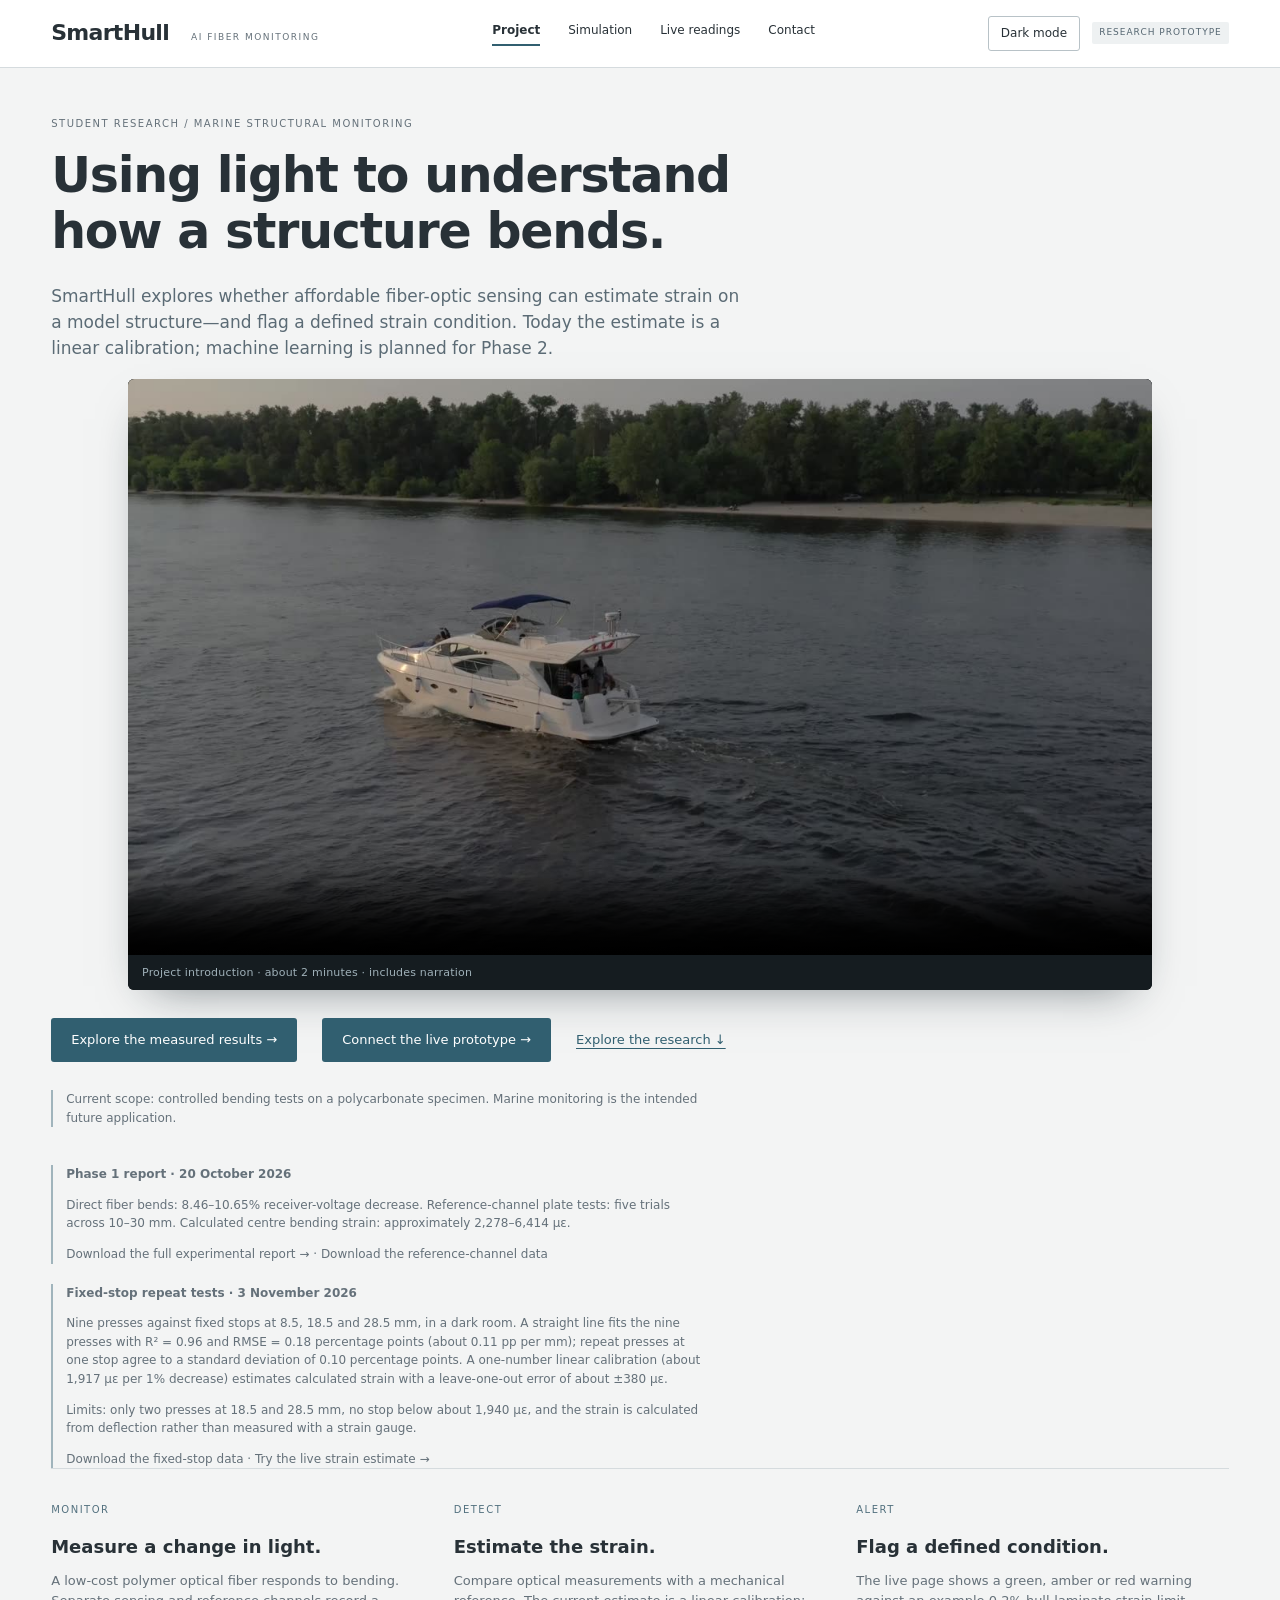
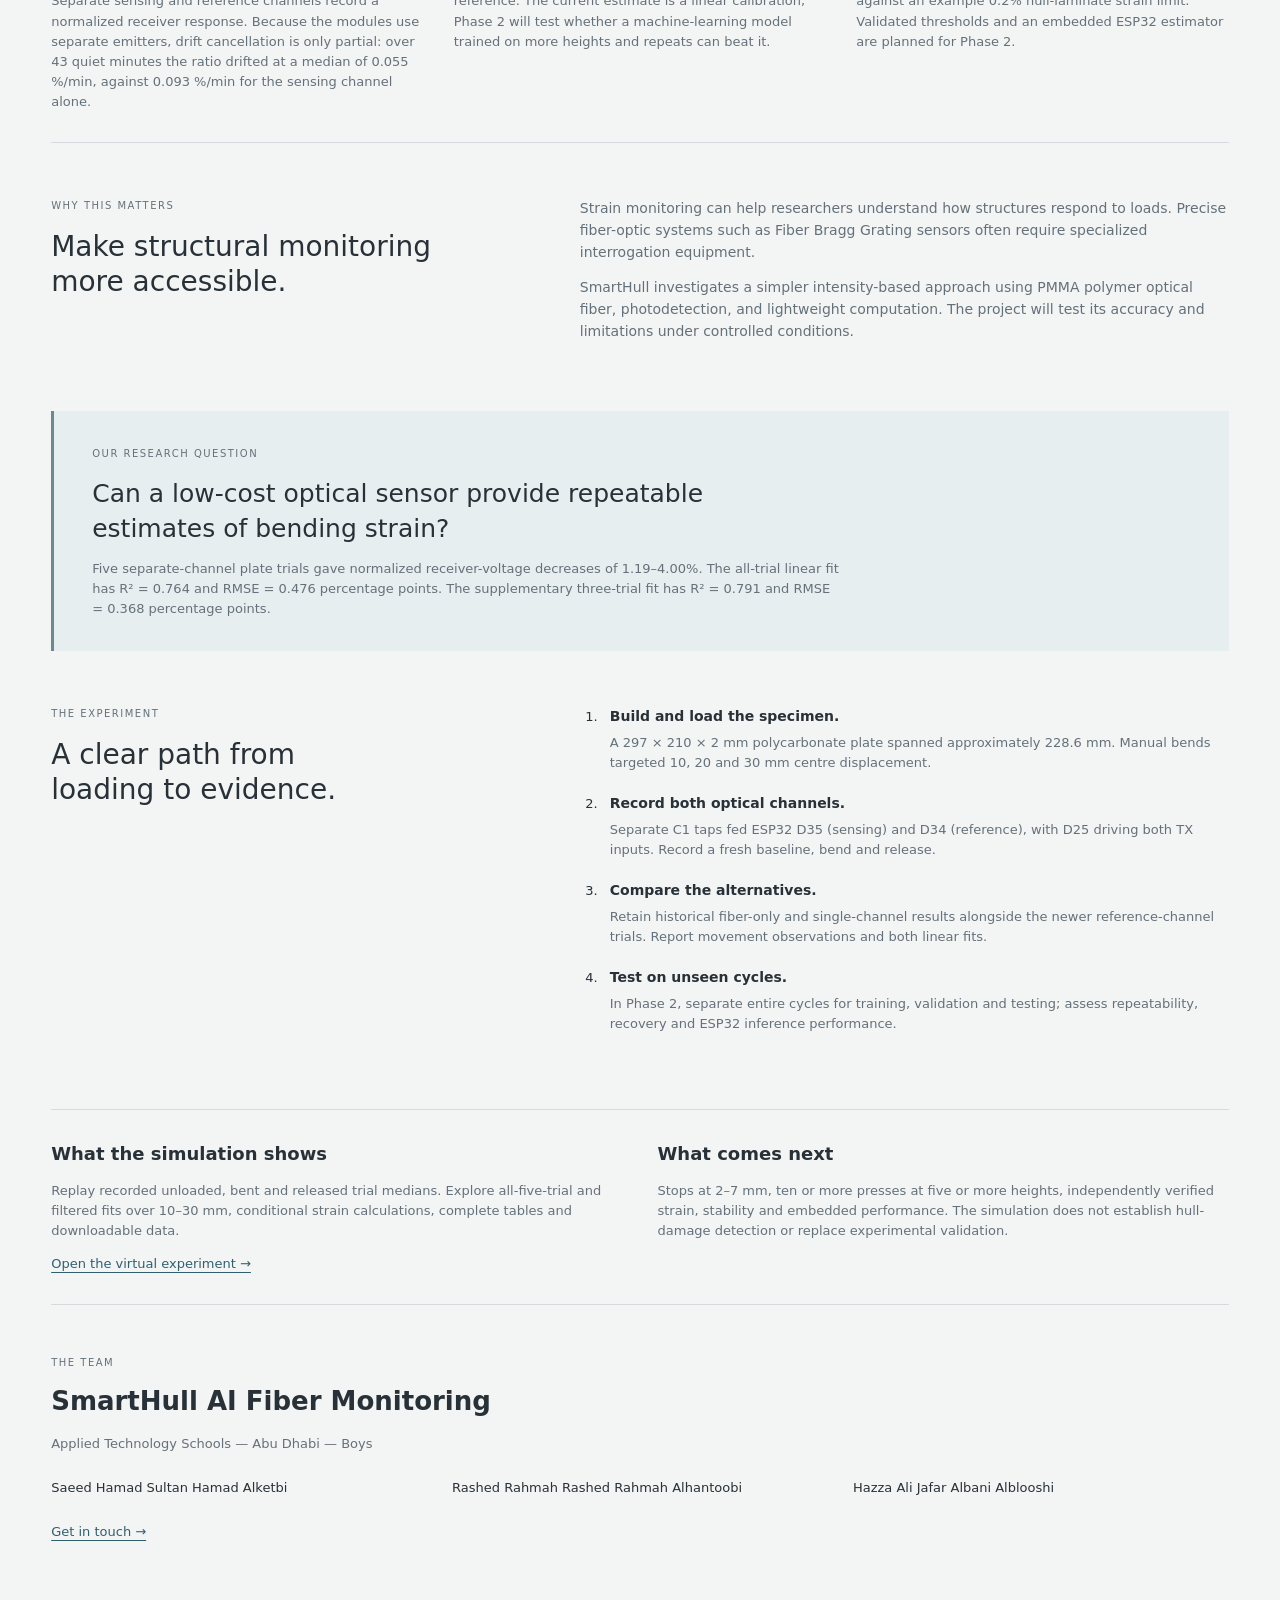
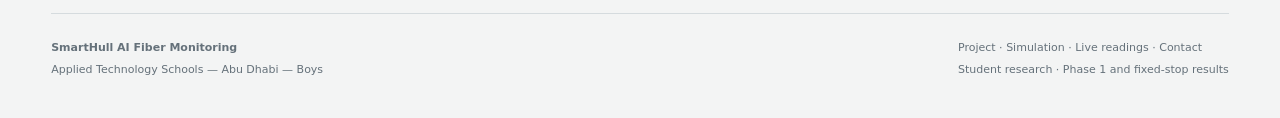
==== commit 05603795: "Project page: add fixed-stop results, linear-calibration wording, partial drift cancellation, data f" ====
--- a/index.html
+++ b/index.html
@@ -1,10 +1,11 @@
 <!doctype html><html lang="en"><head><meta charset="utf-8"><meta name="viewport" content="width=device-width, initial-scale=1"><meta name="description" content="SmartHull: a student research project exploring low-cost optical strain monitoring."><title>SmartHull | Project overview</title><link rel="stylesheet" href="style.css"><script>try{document.documentElement.dataset.theme=localStorage.getItem("smarthull-theme")||(matchMedia("(prefers-color-scheme: dark)").matches?"dark":"light")}catch(e){}</script></head><body><header><a href="index.html" class="brand">SmartHull <span>AI FIBER MONITORING</span></a><nav aria-label="Main navigation"><a href="index.html" aria-current="page">Project</a><a href="simulation.html">Simulation</a><a href="live.html">Live readings</a><a href="contact.html">Contact</a></nav><div class="header-tools"><button type="button" id="themeToggle" aria-pressed="false">Dark mode</button><span class="badge">RESEARCH PROTOTYPE</span></div></header><main class="content-page">
-<section class="project-hero video-hero"><div class="hero-copy"><div class="eyebrow">STUDENT RESEARCH / MARINE STRUCTURAL MONITORING</div><h1>Using light to understand<br>how a structure bends.</h1><p class="lead">SmartHull explores whether affordable fiber-optic sensing and machine learning can estimate strain on a model structure—and flag a defined strain condition.</p></div><figure class="hero-video"><video controls playsinline preload="metadata" poster="media/smarthull-intro-poster.jpg" aria-label="SmartHull project introduction video"><source src="media/smarthull-intro.mp4" type="video/mp4">Your browser cannot play this video. <a href="media/smarthull-intro.mp4">Download the SmartHull introduction video</a>.</video><figcaption>Project introduction · about 2 minutes · includes narration</figcaption></figure><div class="hero-actions"><a class="action-link" href="simulation.html">Explore the measured results →</a><a class="action-link" href="live.html">Connect the live prototype &rarr;</a><a class="text-link" href="#project-details">Explore the research ↓</a></div><div class="scope-note">Current scope: controlled bending tests on a polycarbonate specimen. Marine monitoring is the intended future application.</div></section>
+<section class="project-hero video-hero"><div class="hero-copy"><div class="eyebrow">STUDENT RESEARCH / MARINE STRUCTURAL MONITORING</div><h1>Using light to understand<br>how a structure bends.</h1><p class="lead">SmartHull explores whether affordable fiber-optic sensing can estimate strain on a model structure—and flag a defined strain condition. Today the estimate is a linear calibration; machine learning is planned for Phase 2.</p></div><figure class="hero-video"><video controls playsinline preload="metadata" poster="media/smarthull-intro-poster.jpg" aria-label="SmartHull project introduction video"><source src="media/smarthull-intro.mp4" type="video/mp4">Your browser cannot play this video. <a href="media/smarthull-intro.mp4">Download the SmartHull introduction video</a>.</video><figcaption>Project introduction · about 2 minutes · includes narration</figcaption></figure><div class="hero-actions"><a class="action-link" href="simulation.html">Explore the measured results →</a><a class="action-link" href="live.html">Connect the live prototype &rarr;</a><a class="text-link" href="#project-details">Explore the research ↓</a></div><div class="scope-note">Current scope: controlled bending tests on a polycarbonate specimen. Marine monitoring is the intended future application.</div></section>
 <section class="scope-note"><b>Phase 1 report · 20 October 2026</b><p>Direct fiber bends: 8.46–10.65% receiver-voltage decrease. Reference-channel plate tests: five trials across 10–30 mm. Calculated centre bending strain: approximately 2,278–6,414 µε.</p><a href="SmartHull-Experimental-Summary.pdf">Download the full experimental report →</a> · <a href="data/experimental-results.json">Download the reference-channel data</a></section>
-<section class="overview-steps"><article><span>MONITOR</span><h2>Measure a change in light.</h2><p>A low-cost polymer optical fiber responds to bending. Separate sensing and reference channels record a normalized receiver response; drift correction will be evaluated further because the modules use separate emitters.</p></article><article><span>DETECT</span><h2>Estimate the strain.</h2><p>Compare optical measurements with a mechanical reference, then test whether machine learning improves the estimate.</p></article><article><span>ALERT</span><h2>Flag a defined condition.</h2><p>A future ESP32 prototype would issue an alert when a chosen strain threshold is crossed. Validated thresholds and an embedded estimator are planned for Phase 2.</p></article></section>
+<section class="scope-note" style="margin-top:20px"><b>Fixed-stop repeat tests · 3 November 2026</b><p>Nine presses against fixed stops at 8.5, 18.5 and 28.5 mm, in a dark room. A straight line fits the nine presses with R² = 0.96 and RMSE = 0.18 percentage points (about 0.11 pp per mm); repeat presses at one stop agree to a standard deviation of 0.10 percentage points. A one-number linear calibration (about 1,917 µε per 1% decrease) estimates calculated strain with a leave-one-out error of about ±380 µε.</p><p>Limits: only two presses at 18.5 and 28.5 mm, no stop below about 1,940 µε, and the strain is calculated from deflection rather than measured with a strain gauge.</p><a href="data/fixed-stop-tests.json">Download the fixed-stop data</a> · <a href="live.html">Try the live strain estimate →</a></section>
+<section class="overview-steps"><article><span>MONITOR</span><h2>Measure a change in light.</h2><p>A low-cost polymer optical fiber responds to bending. Separate sensing and reference channels record a normalized receiver response. Because the modules use separate emitters, drift cancellation is only partial: over 43 quiet minutes the ratio drifted at a median of 0.055 %/min, against 0.093 %/min for the sensing channel alone.</p></article><article><span>DETECT</span><h2>Estimate the strain.</h2><p>Compare optical measurements with a mechanical reference. The current estimate is a linear calibration; Phase 2 will test whether a machine-learning model trained on more heights and repeats can beat it.</p></article><article><span>ALERT</span><h2>Flag a defined condition.</h2><p>The live page shows a green, amber or red warning against an example 0.2% hull-laminate strain limit. Validated thresholds and an embedded ESP32 estimator are planned for Phase 2.</p></article></section>
 <section id="project-details" class="editorial-grid"><div><div class="eyebrow">WHY THIS MATTERS</div><h2>Make structural monitoring<br>more accessible.</h2></div><div><p>Strain monitoring can help researchers understand how structures respond to loads. Precise fiber-optic systems such as Fiber Bragg Grating sensors often require specialized interrogation equipment.</p><p>SmartHull investigates a simpler intensity-based approach using PMMA polymer optical fiber, photodetection, and lightweight computation. The project will test its accuracy and limitations under controlled conditions.</p></div></section>
 <section class="research-question"><span class="eyebrow">OUR RESEARCH QUESTION</span><h2>Can a low-cost optical sensor provide repeatable estimates of bending strain?</h2><p>Five separate-channel plate trials gave normalized receiver-voltage decreases of 1.19–4.00%. The all-trial linear fit has R² = 0.764 and RMSE = 0.476 percentage points. The supplementary three-trial fit has R² = 0.791 and RMSE = 0.368 percentage points.</p></section>
 <section class="editorial-grid"><div><div class="eyebrow">THE EXPERIMENT</div><h2>A clear path from<br>loading to evidence.</h2></div><ol class="method-list"><li><b>Build and load the specimen.</b><p>A 297 × 210 × 2 mm polycarbonate plate spanned approximately 228.6 mm. Manual bends targeted 10, 20 and 30 mm centre displacement.</p></li><li><b>Record both optical channels.</b><p>Separate C1 taps fed ESP32 D35 (sensing) and D34 (reference), with D25 driving both TX inputs. Record a fresh baseline, bend and release.</p></li><li><b>Compare the alternatives.</b><p>Retain historical fiber-only and single-channel results alongside the newer reference-channel trials. Report movement observations and both linear fits.</p></li><li><b>Test on unseen cycles.</b><p>In Phase 2, separate entire cycles for training, validation and testing; assess repeatability, recovery and ESP32 inference performance.</p></li></ol></section>
-<section class="evidence-grid"><article><h2>What the simulation shows</h2><p>Replay recorded unloaded, bent and released trial medians. Explore all-five-trial and filtered fits over 10–30 mm, conditional strain calculations, complete tables and downloadable data.</p><a class="text-link" href="simulation.html">Open the virtual experiment →</a></article><article><h2>What comes next</h2><p>Repeated-cycle accuracy, independently verified strain, stability and embedded performance. The simulation does not establish hull-damage detection or replace experimental validation.</p></article></section>
+<section class="evidence-grid"><article><h2>What the simulation shows</h2><p>Replay recorded unloaded, bent and released trial medians. Explore all-five-trial and filtered fits over 10–30 mm, conditional strain calculations, complete tables and downloadable data.</p><a class="text-link" href="simulation.html">Open the virtual experiment →</a></article><article><h2>What comes next</h2><p>Stops at 2–7 mm, ten or more presses at five or more heights, independently verified strain, stability and embedded performance. The simulation does not establish hull-damage detection or replace experimental validation.</p></article></section>
 <section class="team-section"><div class="eyebrow">THE TEAM</div><h2>SmartHull AI Fiber Monitoring</h2><p>Applied Technology Schools — Abu Dhabi — Boys</p><div class="team-names"><span>Saeed Hamad Sultan Hamad Alketbi</span><span>Rashed Rahmah Rashed Rahmah Alhantoobi</span><span>Hazza Ali Jafar Albani Alblooshi</span></div><a class="text-link" href="contact.html">Get in touch →</a></section>
-<footer><div><b>SmartHull AI Fiber Monitoring</b><p>Applied Technology Schools — Abu Dhabi — Boys</p></div><div><a href="index.html">Project</a> · <a href="simulation.html">Simulation</a> · <a href="live.html">Live readings</a> · <a href="contact.html">Contact</a><p>Student research · Measured Phase 1 results</p></div></footer></main><script src="theme.js"></script></body></html>
+<footer><div><b>SmartHull AI Fiber Monitoring</b><p>Applied Technology Schools — Abu Dhabi — Boys</p></div><div><a href="index.html">Project</a> · <a href="simulation.html">Simulation</a> · <a href="live.html">Live readings</a> · <a href="contact.html">Contact</a><p>Student research · Phase 1 and fixed-stop results</p></div></footer></main><script src="theme.js"></script></body></html>
--- a/style.css
+++ b/style.css
@@ -14,7 +14,7 @@
 #themeToggle{font-size:12px}
 main,.content-page,.experiment-page{max-width:1500px;padding:0 4%}
 .video-hero .hero-copy{max-width:850px}
-.hero-video{width:min(100%,calc(64vh*16/9))}
+.hero-video{width:min(100%,calc(64vh*16/9));margin-left:auto;margin-right:auto}
 [data-theme=dark] header{background:var(--paper)}
 [data-theme=dark] button,[data-theme=dark] select,[data-theme=dark] input{background:#20343f;border-color:#506874;color:var(--ink)}
 [data-theme=dark] button:hover{background:#304c5a}
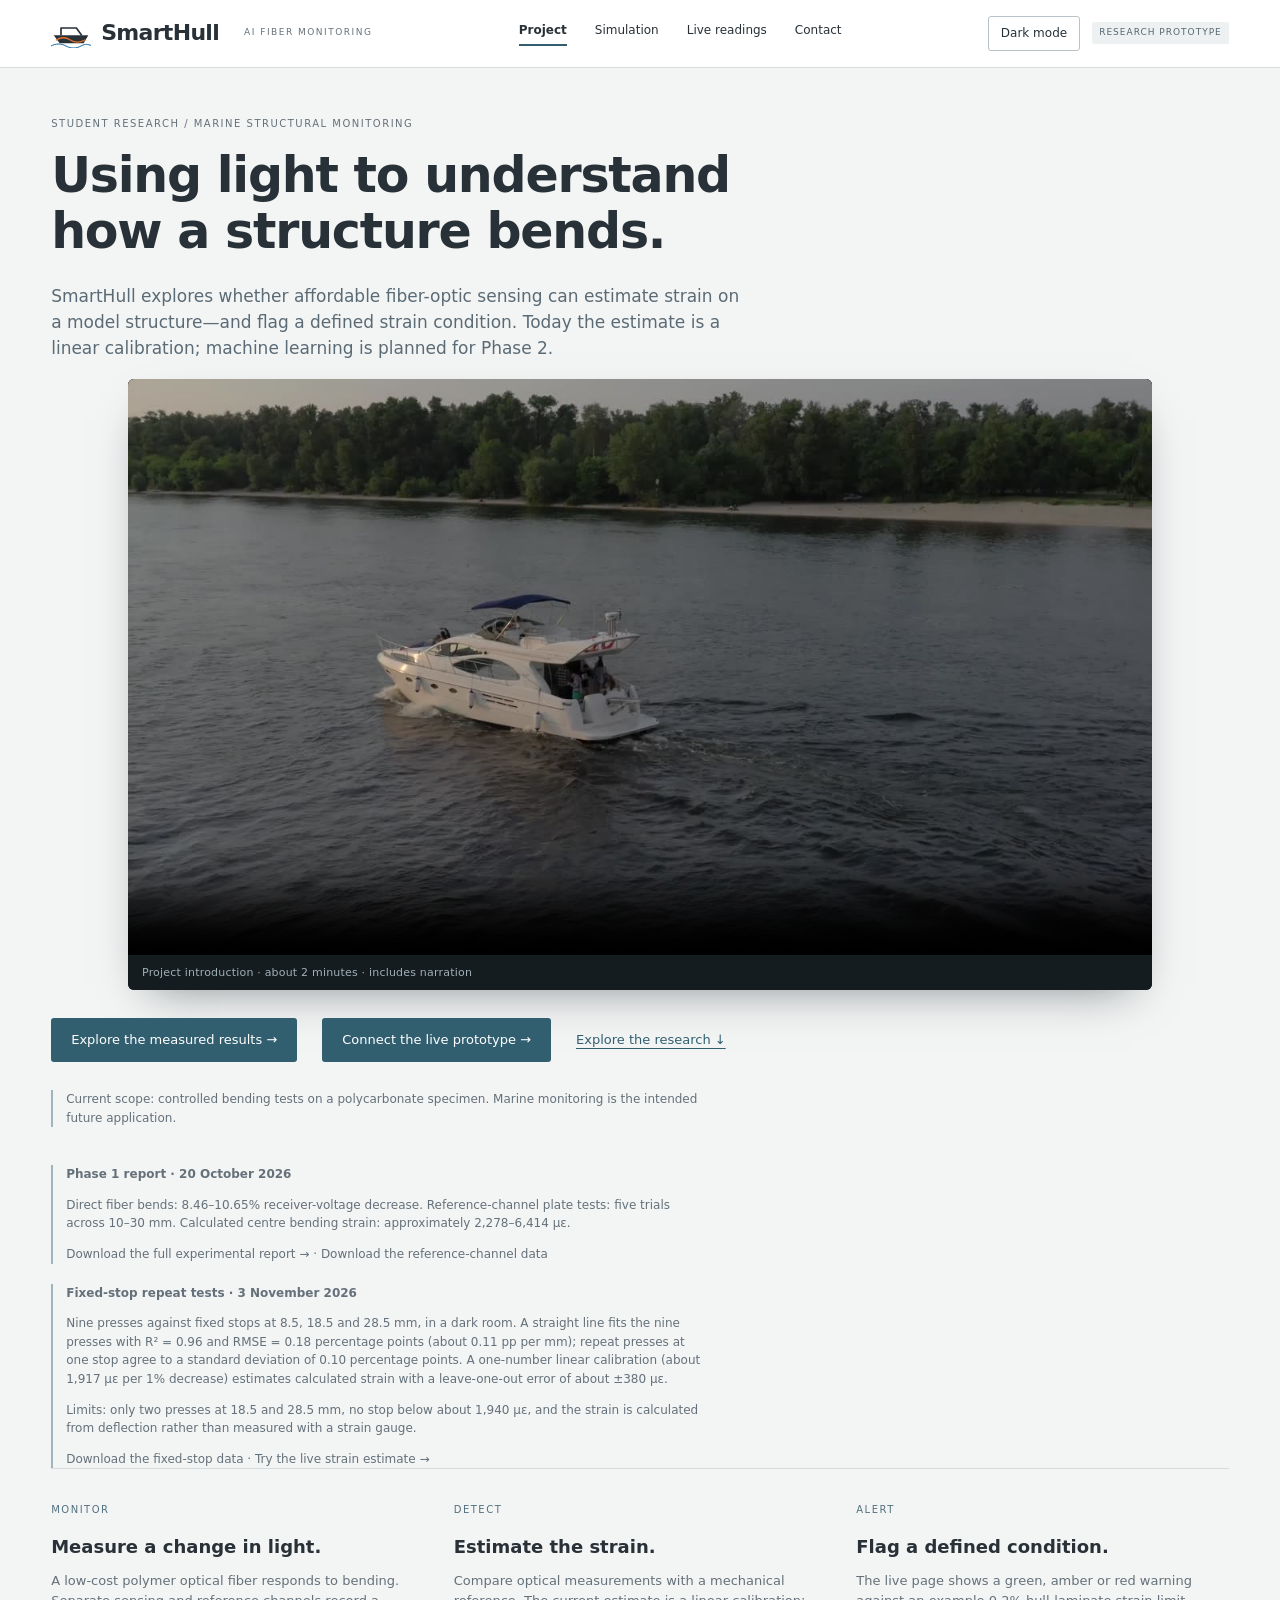
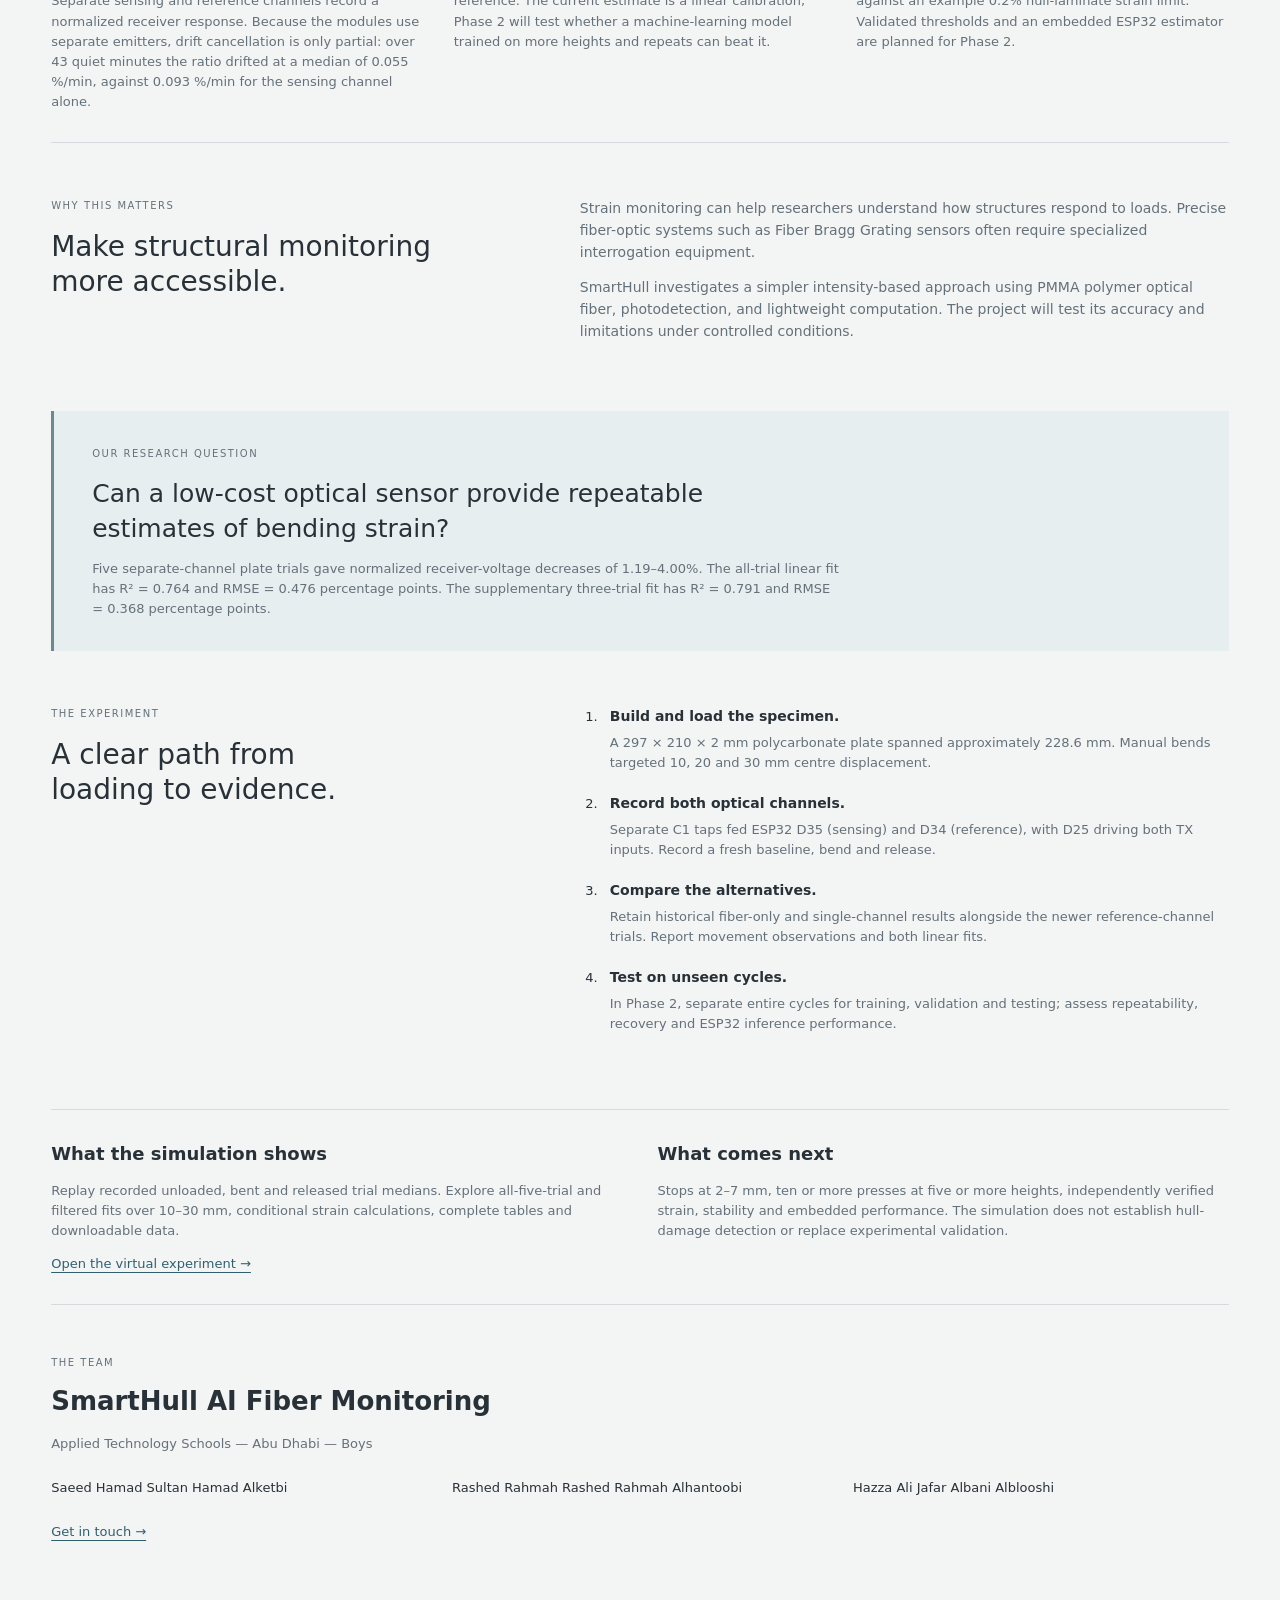
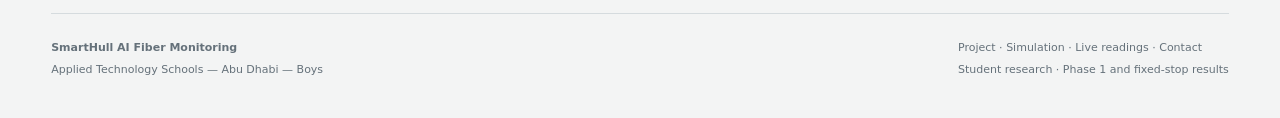
==== commit 7a6b8723: "Add SmartHull boat logo to header and favicon; auto-zoom live graph (percent change and ratio decrea" ====
--- a/index.html
+++ b/index.html
@@ -1,4 +1,4 @@
-<!doctype html><html lang="en"><head><meta charset="utf-8"><meta name="viewport" content="width=device-width, initial-scale=1"><meta name="description" content="SmartHull: a student research project exploring low-cost optical strain monitoring."><title>SmartHull | Project overview</title><link rel="stylesheet" href="style.css"><script>try{document.documentElement.dataset.theme=localStorage.getItem("smarthull-theme")||(matchMedia("(prefers-color-scheme: dark)").matches?"dark":"light")}catch(e){}</script></head><body><header><a href="index.html" class="brand">SmartHull <span>AI FIBER MONITORING</span></a><nav aria-label="Main navigation"><a href="index.html" aria-current="page">Project</a><a href="simulation.html">Simulation</a><a href="live.html">Live readings</a><a href="contact.html">Contact</a></nav><div class="header-tools"><button type="button" id="themeToggle" aria-pressed="false">Dark mode</button><span class="badge">RESEARCH PROTOTYPE</span></div></header><main class="content-page">
+<!doctype html><html lang="en"><head><meta charset="utf-8"><meta name="viewport" content="width=device-width, initial-scale=1"><meta name="description" content="SmartHull: a student research project exploring low-cost optical strain monitoring."><title>SmartHull | Project overview</title><link rel="stylesheet" href="style.css"><script>try{document.documentElement.dataset.theme=localStorage.getItem("smarthull-theme")||(matchMedia("(prefers-color-scheme: dark)").matches?"dark":"light")}catch(e){}</script><link rel="icon" href="data:image/svg+xml,%3Csvg xmlns=%27http://www.w3.org/2000/svg%27 viewBox=%270 0 120 90%27%3E%3Cpath d=%27M8 52h104l-14 24H26z%27 fill=%27%230c3d5a%27/%3E%3Cpath d=%27M30 52V30h46l16 22%27 fill=%27none%27 stroke=%27%230c3d5a%27 stroke-width=%275%27 stroke-linejoin=%27round%27/%3E%3Cpath d=%27M16 66c14-9 28-9 42 0s28 9 44 0%27 fill=%27none%27 stroke=%27%23e0702f%27 stroke-width=%274%27 stroke-linecap=%27round%27/%3E%3C/svg%3E"></head><body><header><a href="index.html" class="brand"><svg class="logo" viewBox="0 0 120 90" aria-hidden="true" focusable="false"><path d="M8 52h104l-14 24H26z" fill="currentColor"/><path d="M30 52V30h46l16 22" fill="none" stroke="currentColor" stroke-width="5" stroke-linejoin="round"/><path d="M16 66c14-9 28-9 42 0s28 9 44 0" fill="none" stroke="#e0702f" stroke-width="4" stroke-linecap="round"/><path d="M0 84c15-8 30-8 45 0s30 8 45 0 20-4 30-2" fill="none" stroke="#1767a0" stroke-width="3" stroke-linecap="round"/></svg><b>SmartHull</b> <span>AI FIBER MONITORING</span></a><nav aria-label="Main navigation"><a href="index.html" aria-current="page">Project</a><a href="simulation.html">Simulation</a><a href="live.html">Live readings</a><a href="contact.html">Contact</a></nav><div class="header-tools"><button type="button" id="themeToggle" aria-pressed="false">Dark mode</button><span class="badge">RESEARCH PROTOTYPE</span></div></header><main class="content-page">
 <section class="project-hero video-hero"><div class="hero-copy"><div class="eyebrow">STUDENT RESEARCH / MARINE STRUCTURAL MONITORING</div><h1>Using light to understand<br>how a structure bends.</h1><p class="lead">SmartHull explores whether affordable fiber-optic sensing can estimate strain on a model structure—and flag a defined strain condition. Today the estimate is a linear calibration; machine learning is planned for Phase 2.</p></div><figure class="hero-video"><video controls playsinline preload="metadata" poster="media/smarthull-intro-poster.jpg" aria-label="SmartHull project introduction video"><source src="media/smarthull-intro.mp4" type="video/mp4">Your browser cannot play this video. <a href="media/smarthull-intro.mp4">Download the SmartHull introduction video</a>.</video><figcaption>Project introduction · about 2 minutes · includes narration</figcaption></figure><div class="hero-actions"><a class="action-link" href="simulation.html">Explore the measured results →</a><a class="action-link" href="live.html">Connect the live prototype &rarr;</a><a class="text-link" href="#project-details">Explore the research ↓</a></div><div class="scope-note">Current scope: controlled bending tests on a polycarbonate specimen. Marine monitoring is the intended future application.</div></section>
 <section class="scope-note"><b>Phase 1 report · 20 October 2026</b><p>Direct fiber bends: 8.46–10.65% receiver-voltage decrease. Reference-channel plate tests: five trials across 10–30 mm. Calculated centre bending strain: approximately 2,278–6,414 µε.</p><a href="SmartHull-Experimental-Summary.pdf">Download the full experimental report →</a> · <a href="data/experimental-results.json">Download the reference-channel data</a></section>
 <section class="scope-note" style="margin-top:20px"><b>Fixed-stop repeat tests · 3 November 2026</b><p>Nine presses against fixed stops at 8.5, 18.5 and 28.5 mm, in a dark room. A straight line fits the nine presses with R² = 0.96 and RMSE = 0.18 percentage points (about 0.11 pp per mm); repeat presses at one stop agree to a standard deviation of 0.10 percentage points. A one-number linear calibration (about 1,917 µε per 1% decrease) estimates calculated strain with a leave-one-out error of about ±380 µε.</p><p>Limits: only two presses at 18.5 and 28.5 mm, no stop below about 1,940 µε, and the strain is calculated from deflection rather than measured with a strain gauge.</p><a href="data/fixed-stop-tests.json">Download the fixed-stop data</a> · <a href="live.html">Try the live strain estimate →</a></section>
--- a/style.css
+++ b/style.css
@@ -25,3 +25,5 @@
 [data-theme=dark] .research-question{background:#1a2d38;border-color:#79aeb8}
 [data-theme=dark] .contact-card{background:var(--paper);border-color:var(--line)}
 @media(max-width:750px){header{flex-wrap:wrap;gap:10px}header nav{order:3;width:100%;gap:22px}}
+
+.brand{display:inline-flex;align-items:center;gap:10px}.brand .logo{height:30px;width:auto;flex:none}.brand b{font-weight:inherit}@media(max-width:640px){.brand .logo{height:26px}}
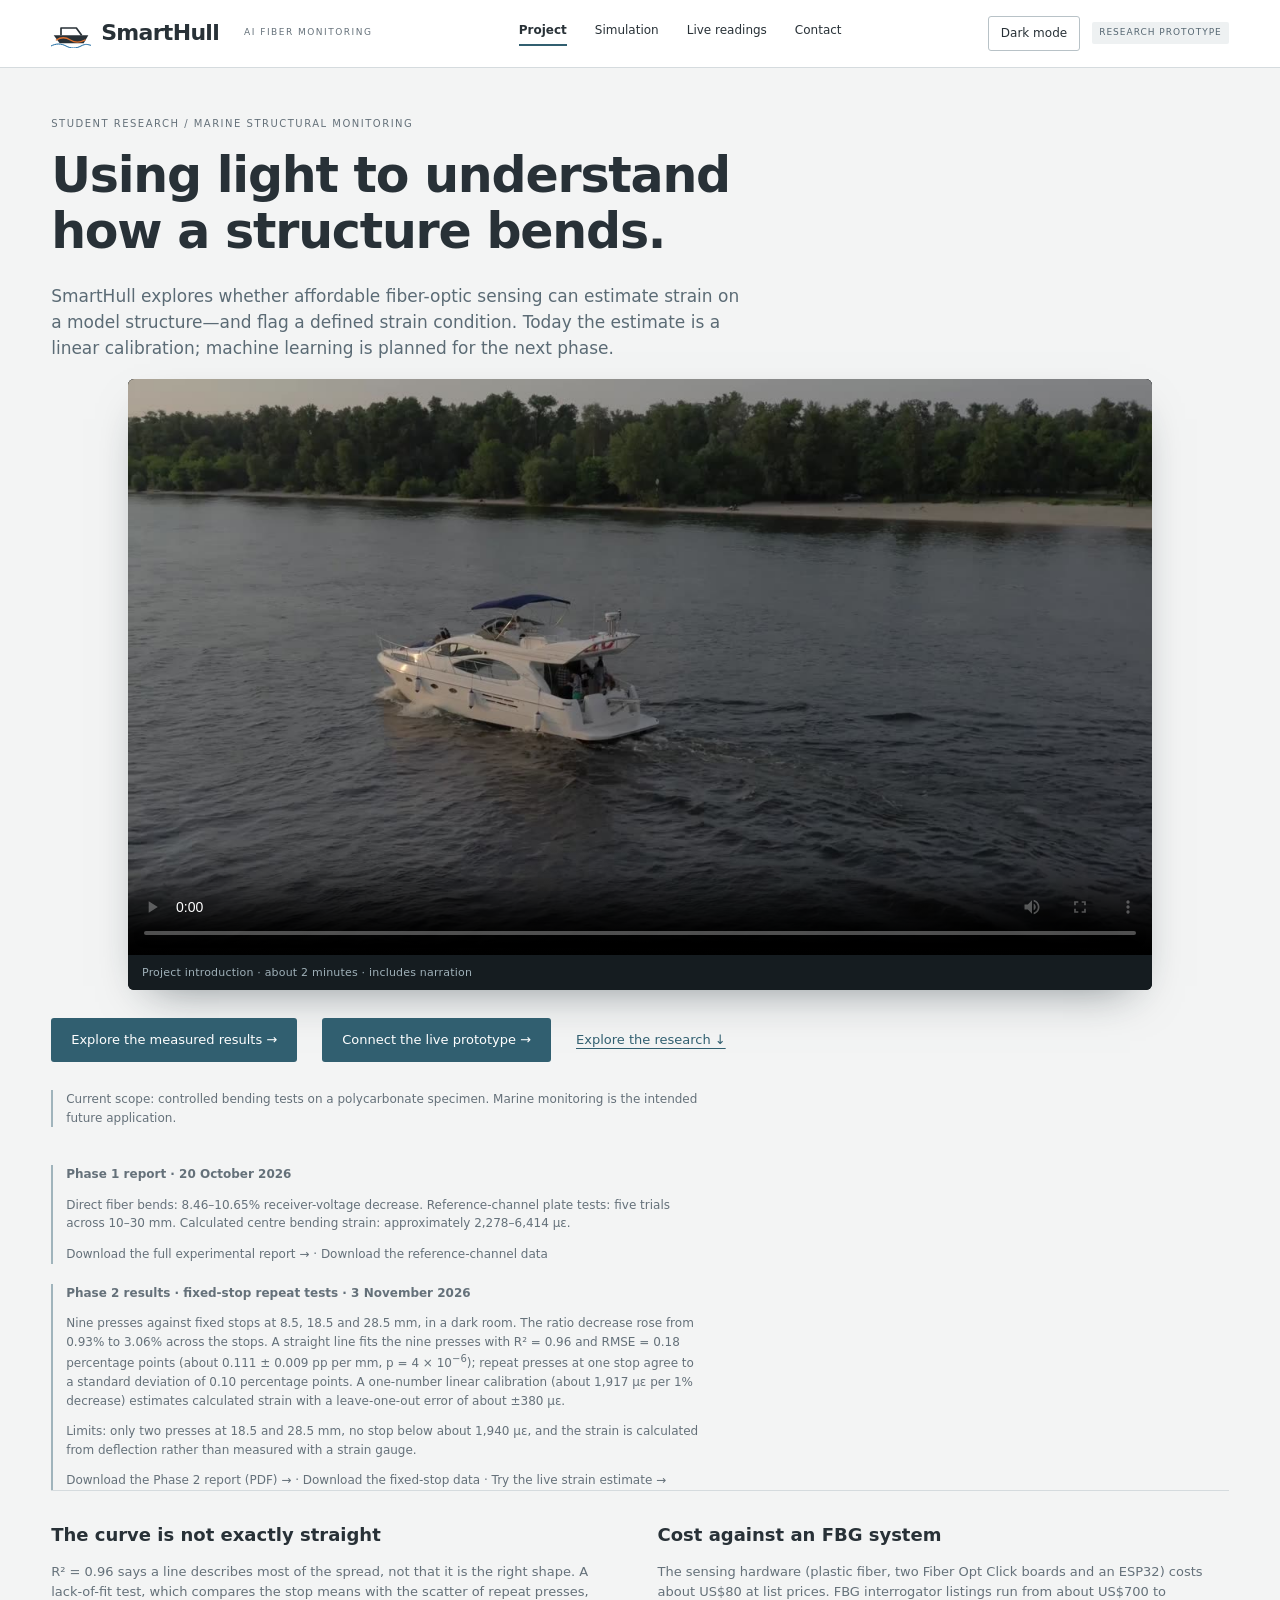
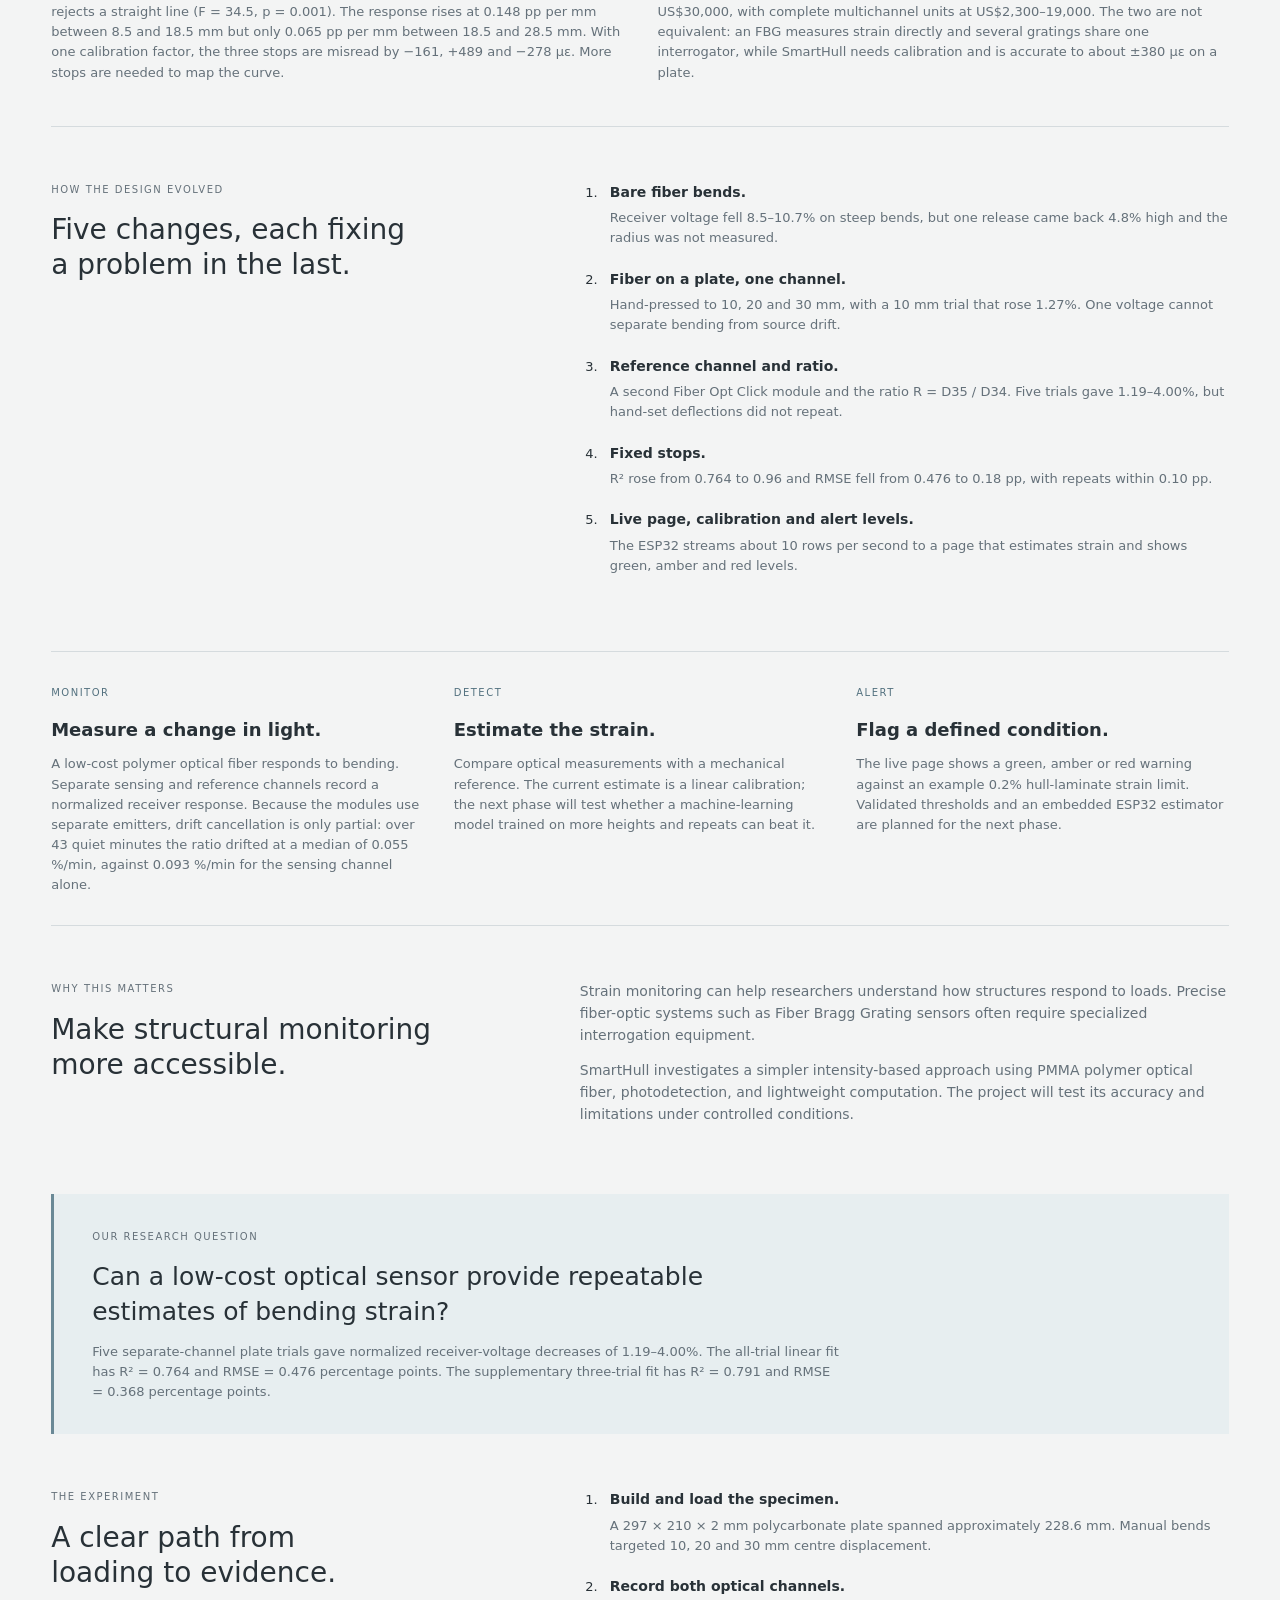
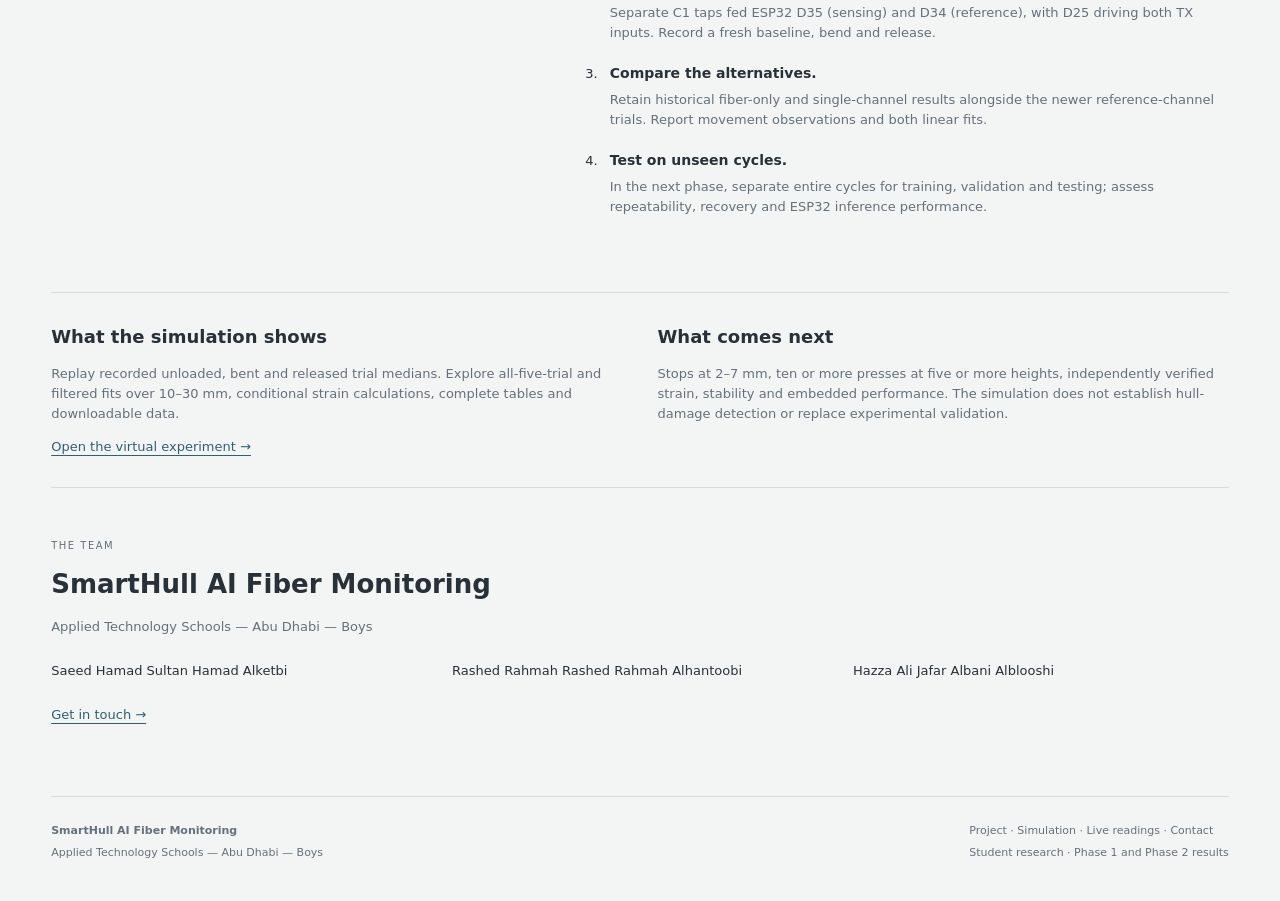
==== commit d4fc3bf3: "Project page: Phase 2 results (fixed stops), lack-of-fit finding, FBG cost comparison, design histor" ====
--- a/index.html
+++ b/index.html
@@ -1,11 +1,13 @@
 <!doctype html><html lang="en"><head><meta charset="utf-8"><meta name="viewport" content="width=device-width, initial-scale=1"><meta name="description" content="SmartHull: a student research project exploring low-cost optical strain monitoring."><title>SmartHull | Project overview</title><link rel="stylesheet" href="style.css"><script>try{document.documentElement.dataset.theme=localStorage.getItem("smarthull-theme")||(matchMedia("(prefers-color-scheme: dark)").matches?"dark":"light")}catch(e){}</script><link rel="icon" href="data:image/svg+xml,%3Csvg xmlns=%27http://www.w3.org/2000/svg%27 viewBox=%270 0 120 90%27%3E%3Cpath d=%27M8 52h104l-14 24H26z%27 fill=%27%230c3d5a%27/%3E%3Cpath d=%27M30 52V30h46l16 22%27 fill=%27none%27 stroke=%27%230c3d5a%27 stroke-width=%275%27 stroke-linejoin=%27round%27/%3E%3Cpath d=%27M16 66c14-9 28-9 42 0s28 9 44 0%27 fill=%27none%27 stroke=%27%23e0702f%27 stroke-width=%274%27 stroke-linecap=%27round%27/%3E%3C/svg%3E"></head><body><header><a href="index.html" class="brand"><svg class="logo" viewBox="0 0 120 90" aria-hidden="true" focusable="false"><path d="M8 52h104l-14 24H26z" fill="currentColor"/><path d="M30 52V30h46l16 22" fill="none" stroke="currentColor" stroke-width="5" stroke-linejoin="round"/><path d="M16 66c14-9 28-9 42 0s28 9 44 0" fill="none" stroke="#e0702f" stroke-width="4" stroke-linecap="round"/><path d="M0 84c15-8 30-8 45 0s30 8 45 0 20-4 30-2" fill="none" stroke="#1767a0" stroke-width="3" stroke-linecap="round"/></svg><b>SmartHull</b> <span>AI FIBER MONITORING</span></a><nav aria-label="Main navigation"><a href="index.html" aria-current="page">Project</a><a href="simulation.html">Simulation</a><a href="live.html">Live readings</a><a href="contact.html">Contact</a></nav><div class="header-tools"><button type="button" id="themeToggle" aria-pressed="false">Dark mode</button><span class="badge">RESEARCH PROTOTYPE</span></div></header><main class="content-page">
-<section class="project-hero video-hero"><div class="hero-copy"><div class="eyebrow">STUDENT RESEARCH / MARINE STRUCTURAL MONITORING</div><h1>Using light to understand<br>how a structure bends.</h1><p class="lead">SmartHull explores whether affordable fiber-optic sensing can estimate strain on a model structure—and flag a defined strain condition. Today the estimate is a linear calibration; machine learning is planned for Phase 2.</p></div><figure class="hero-video"><video controls playsinline preload="metadata" poster="media/smarthull-intro-poster.jpg" aria-label="SmartHull project introduction video"><source src="media/smarthull-intro.mp4" type="video/mp4">Your browser cannot play this video. <a href="media/smarthull-intro.mp4">Download the SmartHull introduction video</a>.</video><figcaption>Project introduction · about 2 minutes · includes narration</figcaption></figure><div class="hero-actions"><a class="action-link" href="simulation.html">Explore the measured results →</a><a class="action-link" href="live.html">Connect the live prototype &rarr;</a><a class="text-link" href="#project-details">Explore the research ↓</a></div><div class="scope-note">Current scope: controlled bending tests on a polycarbonate specimen. Marine monitoring is the intended future application.</div></section>
+<section class="project-hero video-hero"><div class="hero-copy"><div class="eyebrow">STUDENT RESEARCH / MARINE STRUCTURAL MONITORING</div><h1>Using light to understand<br>how a structure bends.</h1><p class="lead">SmartHull explores whether affordable fiber-optic sensing can estimate strain on a model structure—and flag a defined strain condition. Today the estimate is a linear calibration; machine learning is planned for the next phase.</p></div><figure class="hero-video"><video controls playsinline preload="metadata" poster="media/smarthull-intro-poster.jpg" aria-label="SmartHull project introduction video"><source src="media/smarthull-intro.mp4" type="video/mp4">Your browser cannot play this video. <a href="media/smarthull-intro.mp4">Download the SmartHull introduction video</a>.</video><figcaption>Project introduction · about 2 minutes · includes narration</figcaption></figure><div class="hero-actions"><a class="action-link" href="simulation.html">Explore the measured results →</a><a class="action-link" href="live.html">Connect the live prototype &rarr;</a><a class="text-link" href="#project-details">Explore the research ↓</a></div><div class="scope-note">Current scope: controlled bending tests on a polycarbonate specimen. Marine monitoring is the intended future application.</div></section>
 <section class="scope-note"><b>Phase 1 report · 20 October 2026</b><p>Direct fiber bends: 8.46–10.65% receiver-voltage decrease. Reference-channel plate tests: five trials across 10–30 mm. Calculated centre bending strain: approximately 2,278–6,414 µε.</p><a href="SmartHull-Experimental-Summary.pdf">Download the full experimental report →</a> · <a href="data/experimental-results.json">Download the reference-channel data</a></section>
-<section class="scope-note" style="margin-top:20px"><b>Fixed-stop repeat tests · 3 November 2026</b><p>Nine presses against fixed stops at 8.5, 18.5 and 28.5 mm, in a dark room. A straight line fits the nine presses with R² = 0.96 and RMSE = 0.18 percentage points (about 0.11 pp per mm); repeat presses at one stop agree to a standard deviation of 0.10 percentage points. A one-number linear calibration (about 1,917 µε per 1% decrease) estimates calculated strain with a leave-one-out error of about ±380 µε.</p><p>Limits: only two presses at 18.5 and 28.5 mm, no stop below about 1,940 µε, and the strain is calculated from deflection rather than measured with a strain gauge.</p><a href="data/fixed-stop-tests.json">Download the fixed-stop data</a> · <a href="live.html">Try the live strain estimate →</a></section>
-<section class="overview-steps"><article><span>MONITOR</span><h2>Measure a change in light.</h2><p>A low-cost polymer optical fiber responds to bending. Separate sensing and reference channels record a normalized receiver response. Because the modules use separate emitters, drift cancellation is only partial: over 43 quiet minutes the ratio drifted at a median of 0.055 %/min, against 0.093 %/min for the sensing channel alone.</p></article><article><span>DETECT</span><h2>Estimate the strain.</h2><p>Compare optical measurements with a mechanical reference. The current estimate is a linear calibration; Phase 2 will test whether a machine-learning model trained on more heights and repeats can beat it.</p></article><article><span>ALERT</span><h2>Flag a defined condition.</h2><p>The live page shows a green, amber or red warning against an example 0.2% hull-laminate strain limit. Validated thresholds and an embedded ESP32 estimator are planned for Phase 2.</p></article></section>
+<section class="scope-note" style="margin-top:20px" id="phase2"><b>Phase 2 results · fixed-stop repeat tests · 3 November 2026</b><p>Nine presses against fixed stops at 8.5, 18.5 and 28.5 mm, in a dark room. The ratio decrease rose from 0.93% to 3.06% across the stops. A straight line fits the nine presses with R² = 0.96 and RMSE = 0.18 percentage points (about 0.111 ± 0.009 pp per mm, p = 4 × 10<sup>−6</sup>); repeat presses at one stop agree to a standard deviation of 0.10 percentage points. A one-number linear calibration (about 1,917 µε per 1% decrease) estimates calculated strain with a leave-one-out error of about ±380 µε.</p><p>Limits: only two presses at 18.5 and 28.5 mm, no stop below about 1,940 µε, and the strain is calculated from deflection rather than measured with a strain gauge.</p><a href="SmartHull-Phase2-Report.pdf">Download the Phase 2 report (PDF) →</a> · <a href="data/fixed-stop-tests.json">Download the fixed-stop data</a> · <a href="live.html">Try the live strain estimate →</a></section>
+<section class="evidence-grid"><article><h2>The curve is not exactly straight</h2><p>R² = 0.96 says a line describes most of the spread, not that it is the right shape. A lack-of-fit test, which compares the stop means with the scatter of repeat presses, rejects a straight line (F = 34.5, p = 0.001). The response rises at 0.148 pp per mm between 8.5 and 18.5 mm but only 0.065 pp per mm between 18.5 and 28.5 mm. With one calibration factor, the three stops are misread by −161, +489 and −278 µε. More stops are needed to map the curve.</p></article><article><h2>Cost against an FBG system</h2><p>The sensing hardware (plastic fiber, two Fiber Opt Click boards and an ESP32) costs about US$80 at list prices. FBG interrogator listings run from about US$700 to US$30,000, with complete multichannel units at US$2,300–19,000. The two are not equivalent: an FBG measures strain directly and several gratings share one interrogator, while SmartHull needs calibration and is accurate to about ±380 µε on a plate.</p></article></section>
+<section class="editorial-grid"><div><div class="eyebrow">HOW THE DESIGN EVOLVED</div><h2>Five changes, each fixing<br>a problem in the last.</h2></div><ol class="method-list"><li><b>Bare fiber bends.</b><p>Receiver voltage fell 8.5–10.7% on steep bends, but one release came back 4.8% high and the radius was not measured.</p></li><li><b>Fiber on a plate, one channel.</b><p>Hand-pressed to 10, 20 and 30 mm, with a 10 mm trial that rose 1.27%. One voltage cannot separate bending from source drift.</p></li><li><b>Reference channel and ratio.</b><p>A second Fiber Opt Click module and the ratio R = D35 / D34. Five trials gave 1.19–4.00%, but hand-set deflections did not repeat.</p></li><li><b>Fixed stops.</b><p>R² rose from 0.764 to 0.96 and RMSE fell from 0.476 to 0.18 pp, with repeats within 0.10 pp.</p></li><li><b>Live page, calibration and alert levels.</b><p>The ESP32 streams about 10 rows per second to a page that estimates strain and shows green, amber and red levels.</p></li></ol></section>
+<section class="overview-steps"><article><span>MONITOR</span><h2>Measure a change in light.</h2><p>A low-cost polymer optical fiber responds to bending. Separate sensing and reference channels record a normalized receiver response. Because the modules use separate emitters, drift cancellation is only partial: over 43 quiet minutes the ratio drifted at a median of 0.055 %/min, against 0.093 %/min for the sensing channel alone.</p></article><article><span>DETECT</span><h2>Estimate the strain.</h2><p>Compare optical measurements with a mechanical reference. The current estimate is a linear calibration; the next phase will test whether a machine-learning model trained on more heights and repeats can beat it.</p></article><article><span>ALERT</span><h2>Flag a defined condition.</h2><p>The live page shows a green, amber or red warning against an example 0.2% hull-laminate strain limit. Validated thresholds and an embedded ESP32 estimator are planned for the next phase.</p></article></section>
 <section id="project-details" class="editorial-grid"><div><div class="eyebrow">WHY THIS MATTERS</div><h2>Make structural monitoring<br>more accessible.</h2></div><div><p>Strain monitoring can help researchers understand how structures respond to loads. Precise fiber-optic systems such as Fiber Bragg Grating sensors often require specialized interrogation equipment.</p><p>SmartHull investigates a simpler intensity-based approach using PMMA polymer optical fiber, photodetection, and lightweight computation. The project will test its accuracy and limitations under controlled conditions.</p></div></section>
 <section class="research-question"><span class="eyebrow">OUR RESEARCH QUESTION</span><h2>Can a low-cost optical sensor provide repeatable estimates of bending strain?</h2><p>Five separate-channel plate trials gave normalized receiver-voltage decreases of 1.19–4.00%. The all-trial linear fit has R² = 0.764 and RMSE = 0.476 percentage points. The supplementary three-trial fit has R² = 0.791 and RMSE = 0.368 percentage points.</p></section>
-<section class="editorial-grid"><div><div class="eyebrow">THE EXPERIMENT</div><h2>A clear path from<br>loading to evidence.</h2></div><ol class="method-list"><li><b>Build and load the specimen.</b><p>A 297 × 210 × 2 mm polycarbonate plate spanned approximately 228.6 mm. Manual bends targeted 10, 20 and 30 mm centre displacement.</p></li><li><b>Record both optical channels.</b><p>Separate C1 taps fed ESP32 D35 (sensing) and D34 (reference), with D25 driving both TX inputs. Record a fresh baseline, bend and release.</p></li><li><b>Compare the alternatives.</b><p>Retain historical fiber-only and single-channel results alongside the newer reference-channel trials. Report movement observations and both linear fits.</p></li><li><b>Test on unseen cycles.</b><p>In Phase 2, separate entire cycles for training, validation and testing; assess repeatability, recovery and ESP32 inference performance.</p></li></ol></section>
+<section class="editorial-grid"><div><div class="eyebrow">THE EXPERIMENT</div><h2>A clear path from<br>loading to evidence.</h2></div><ol class="method-list"><li><b>Build and load the specimen.</b><p>A 297 × 210 × 2 mm polycarbonate plate spanned approximately 228.6 mm. Manual bends targeted 10, 20 and 30 mm centre displacement.</p></li><li><b>Record both optical channels.</b><p>Separate C1 taps fed ESP32 D35 (sensing) and D34 (reference), with D25 driving both TX inputs. Record a fresh baseline, bend and release.</p></li><li><b>Compare the alternatives.</b><p>Retain historical fiber-only and single-channel results alongside the newer reference-channel trials. Report movement observations and both linear fits.</p></li><li><b>Test on unseen cycles.</b><p>In the next phase, separate entire cycles for training, validation and testing; assess repeatability, recovery and ESP32 inference performance.</p></li></ol></section>
 <section class="evidence-grid"><article><h2>What the simulation shows</h2><p>Replay recorded unloaded, bent and released trial medians. Explore all-five-trial and filtered fits over 10–30 mm, conditional strain calculations, complete tables and downloadable data.</p><a class="text-link" href="simulation.html">Open the virtual experiment →</a></article><article><h2>What comes next</h2><p>Stops at 2–7 mm, ten or more presses at five or more heights, independently verified strain, stability and embedded performance. The simulation does not establish hull-damage detection or replace experimental validation.</p></article></section>
 <section class="team-section"><div class="eyebrow">THE TEAM</div><h2>SmartHull AI Fiber Monitoring</h2><p>Applied Technology Schools — Abu Dhabi — Boys</p><div class="team-names"><span>Saeed Hamad Sultan Hamad Alketbi</span><span>Rashed Rahmah Rashed Rahmah Alhantoobi</span><span>Hazza Ali Jafar Albani Alblooshi</span></div><a class="text-link" href="contact.html">Get in touch →</a></section>
-<footer><div><b>SmartHull AI Fiber Monitoring</b><p>Applied Technology Schools — Abu Dhabi — Boys</p></div><div><a href="index.html">Project</a> · <a href="simulation.html">Simulation</a> · <a href="live.html">Live readings</a> · <a href="contact.html">Contact</a><p>Student research · Phase 1 and fixed-stop results</p></div></footer></main><script src="theme.js"></script></body></html>
+<footer><div><b>SmartHull AI Fiber Monitoring</b><p>Applied Technology Schools — Abu Dhabi — Boys</p></div><div><a href="index.html">Project</a> · <a href="simulation.html">Simulation</a> · <a href="live.html">Live readings</a> · <a href="contact.html">Contact</a><p>Student research · Phase 1 and Phase 2 results</p></div></footer></main><script src="theme.js"></script></body></html>
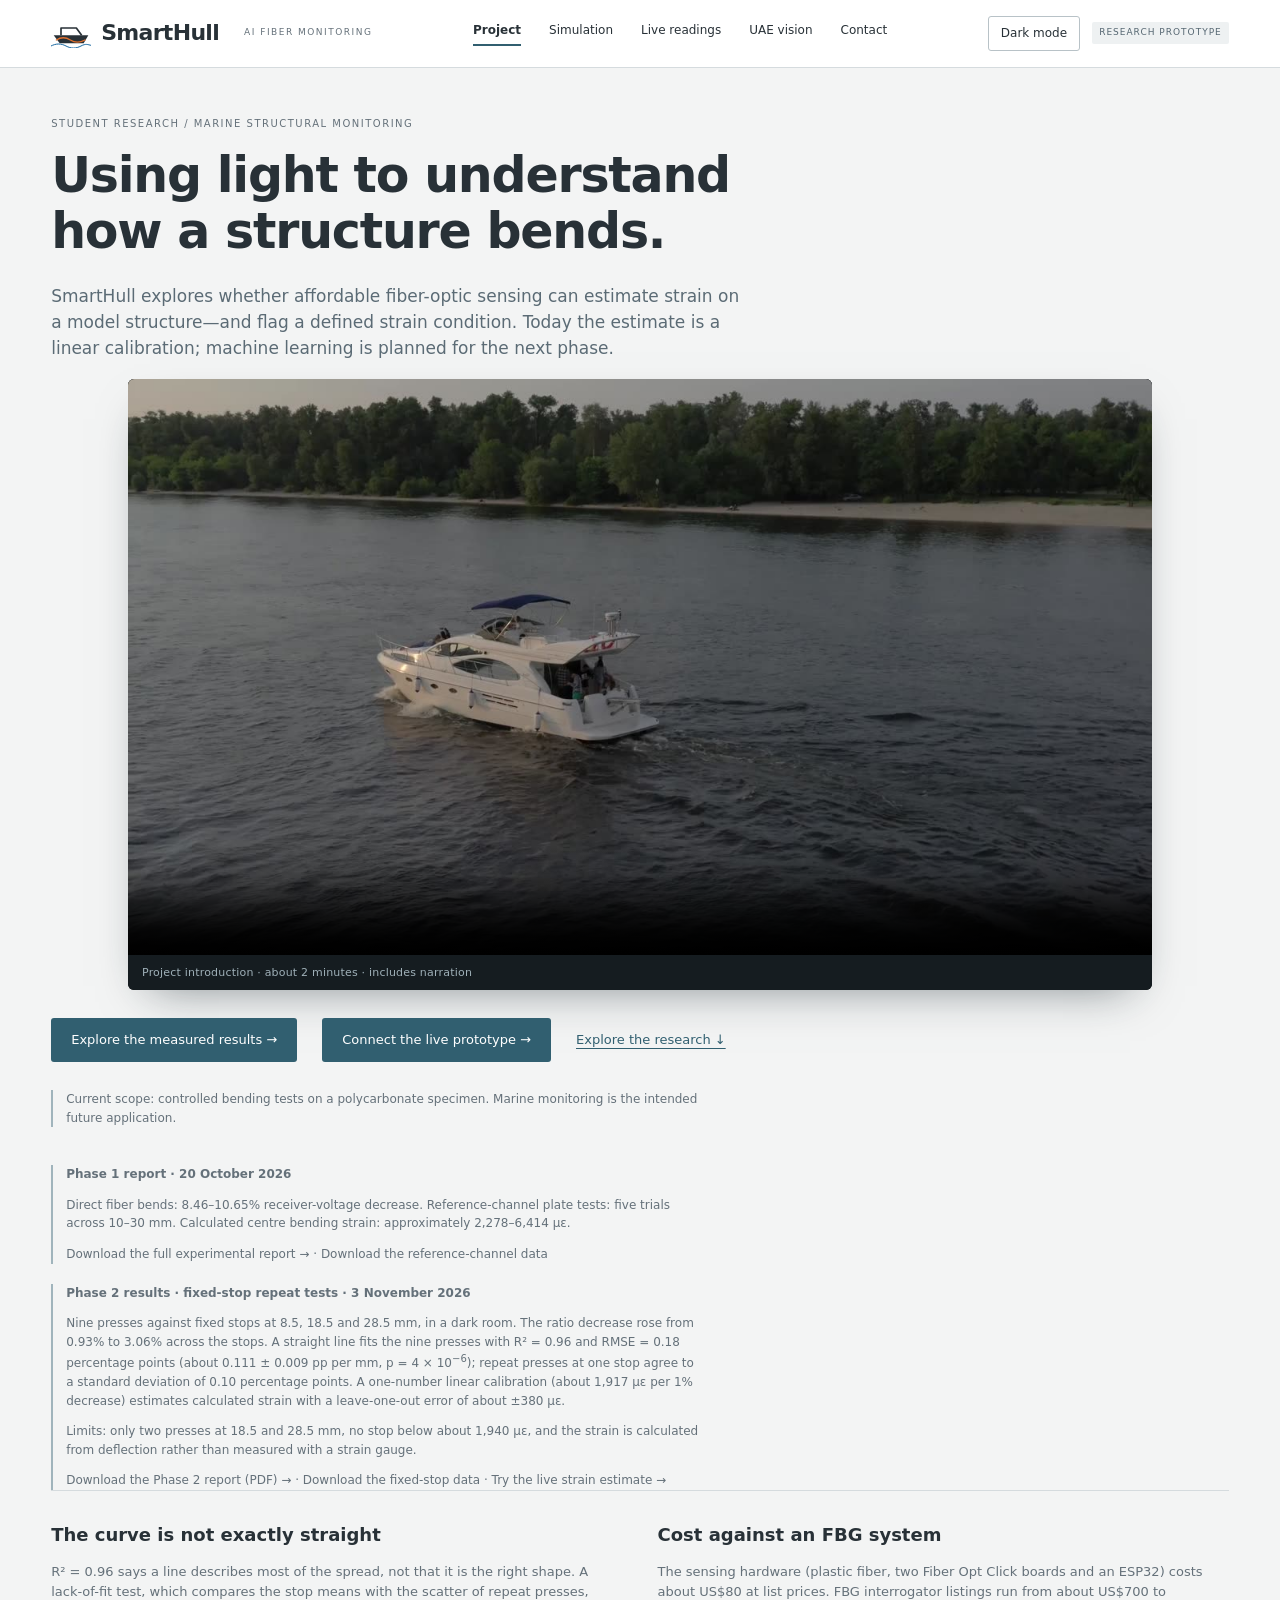
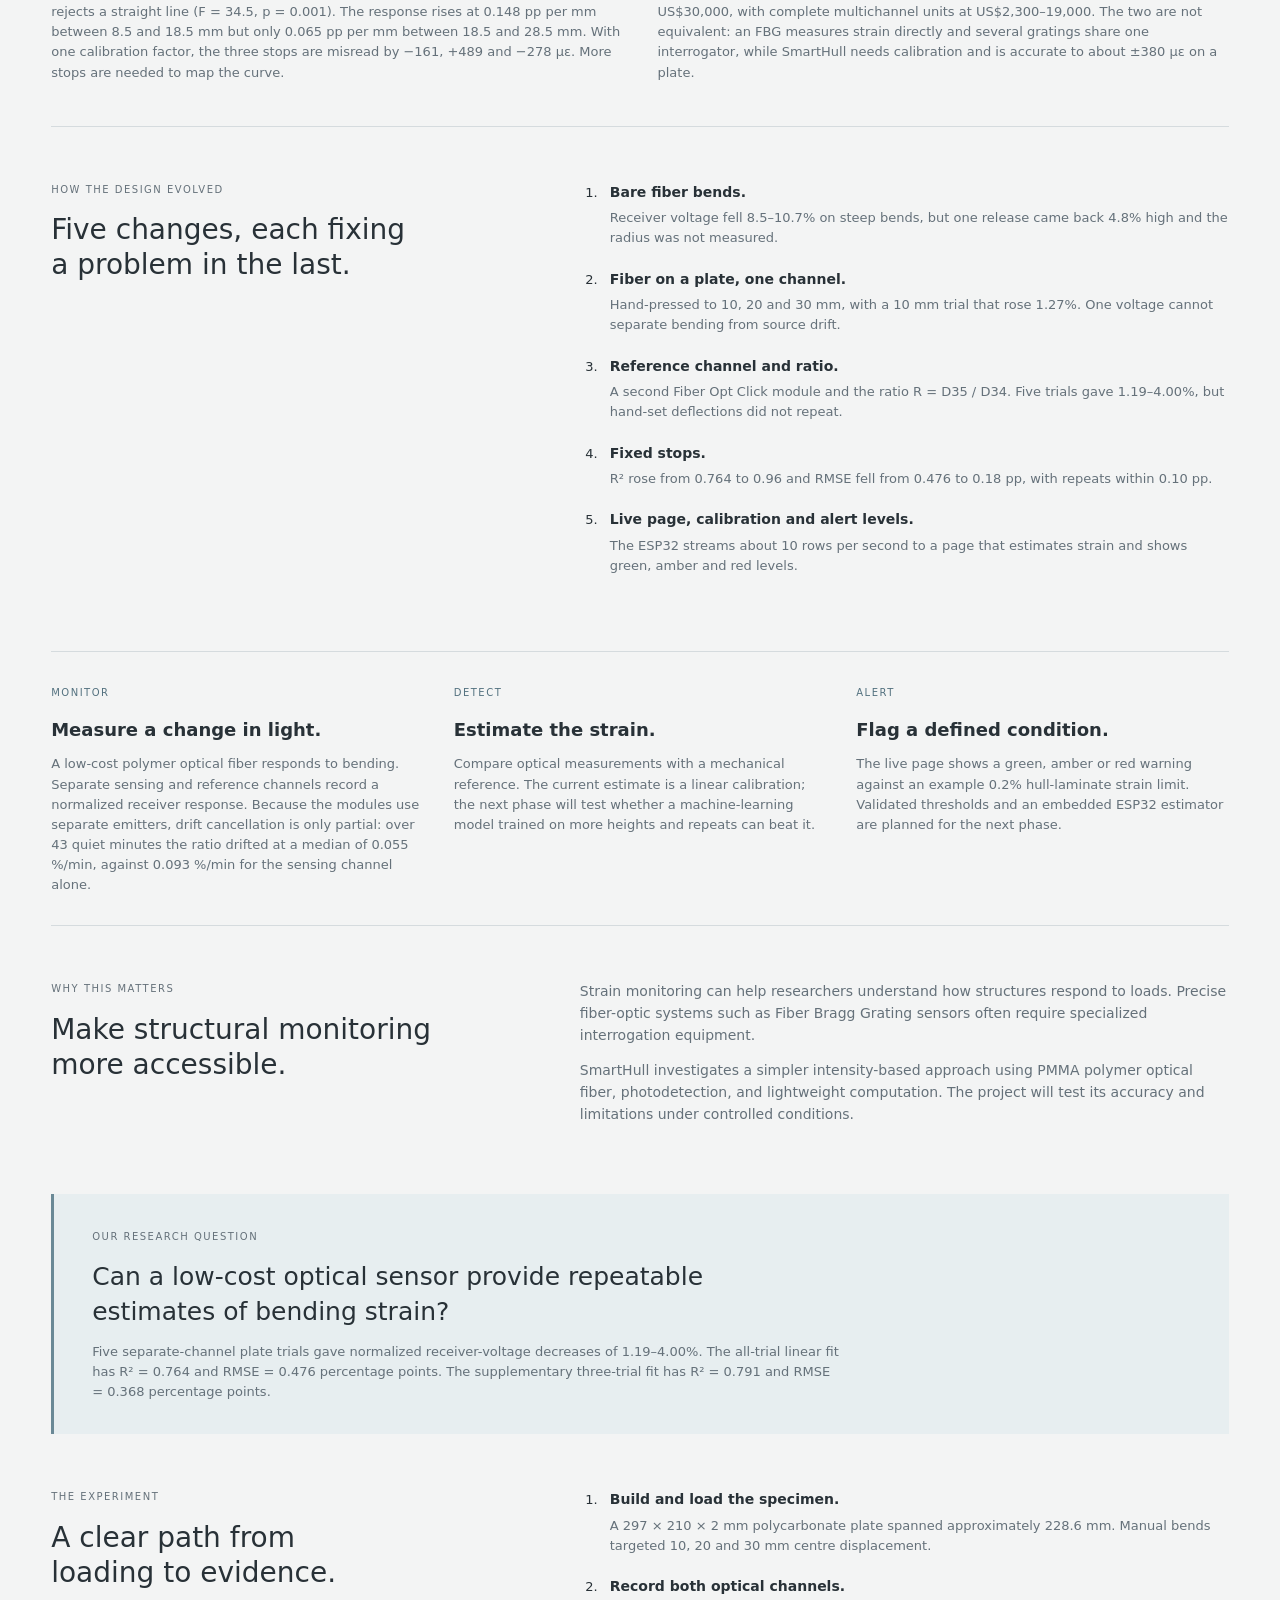
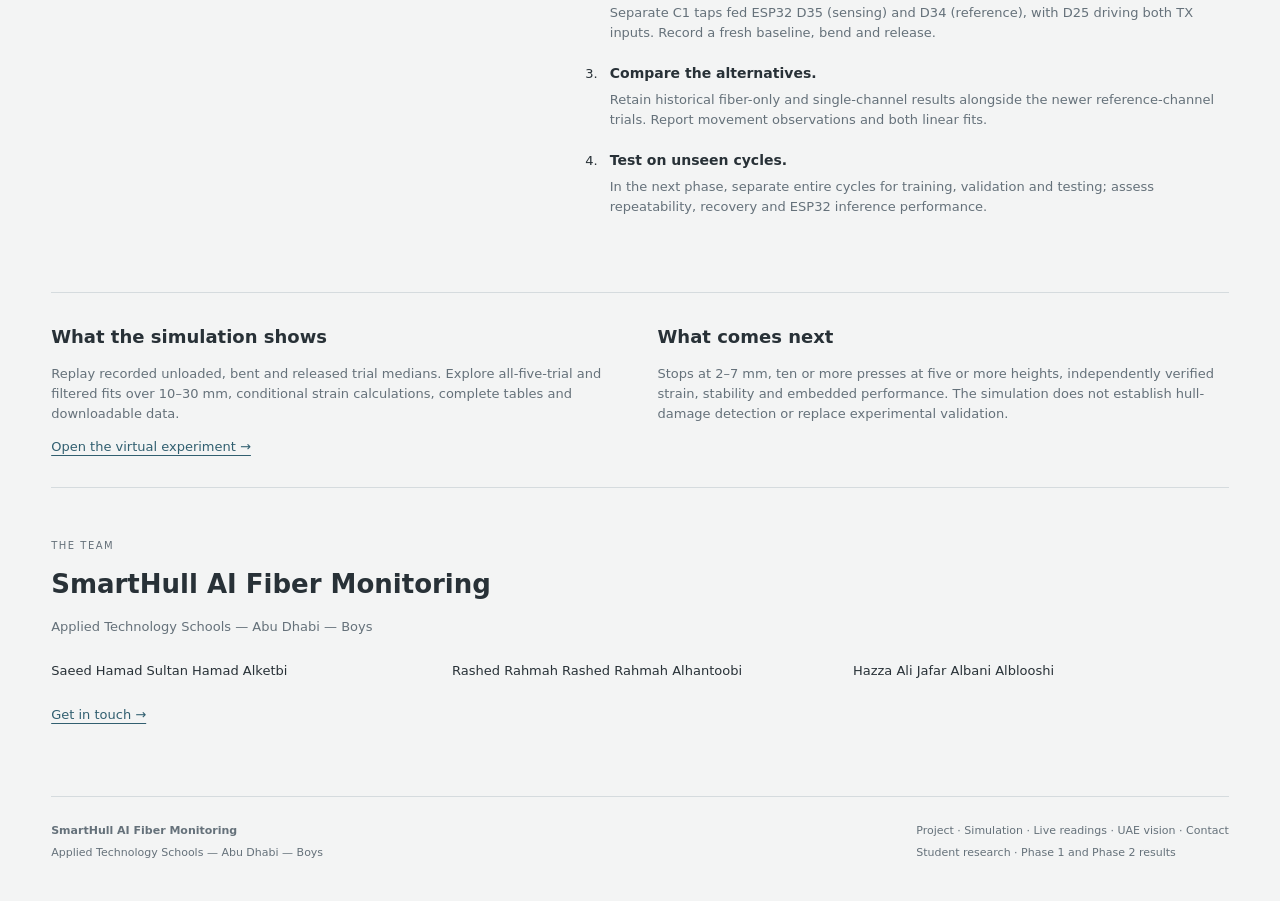
==== commit 9c814c1d: "Add UAE vision page and nav link (Centennial 2071, We the UAE 2031, Operation 300bn) Co-Authored-By:" ====
--- a/index.html
+++ b/index.html
@@ -1,4 +1,4 @@
-<!doctype html><html lang="en"><head><meta charset="utf-8"><meta name="viewport" content="width=device-width, initial-scale=1"><meta name="description" content="SmartHull: a student research project exploring low-cost optical strain monitoring."><title>SmartHull | Project overview</title><link rel="stylesheet" href="style.css"><script>try{document.documentElement.dataset.theme=localStorage.getItem("smarthull-theme")||(matchMedia("(prefers-color-scheme: dark)").matches?"dark":"light")}catch(e){}</script><link rel="icon" href="data:image/svg+xml,%3Csvg xmlns=%27http://www.w3.org/2000/svg%27 viewBox=%270 0 120 90%27%3E%3Cpath d=%27M8 52h104l-14 24H26z%27 fill=%27%230c3d5a%27/%3E%3Cpath d=%27M30 52V30h46l16 22%27 fill=%27none%27 stroke=%27%230c3d5a%27 stroke-width=%275%27 stroke-linejoin=%27round%27/%3E%3Cpath d=%27M16 66c14-9 28-9 42 0s28 9 44 0%27 fill=%27none%27 stroke=%27%23e0702f%27 stroke-width=%274%27 stroke-linecap=%27round%27/%3E%3C/svg%3E"></head><body><header><a href="index.html" class="brand"><svg class="logo" viewBox="0 0 120 90" aria-hidden="true" focusable="false"><path d="M8 52h104l-14 24H26z" fill="currentColor"/><path d="M30 52V30h46l16 22" fill="none" stroke="currentColor" stroke-width="5" stroke-linejoin="round"/><path d="M16 66c14-9 28-9 42 0s28 9 44 0" fill="none" stroke="#e0702f" stroke-width="4" stroke-linecap="round"/><path d="M0 84c15-8 30-8 45 0s30 8 45 0 20-4 30-2" fill="none" stroke="#1767a0" stroke-width="3" stroke-linecap="round"/></svg><b>SmartHull</b> <span>AI FIBER MONITORING</span></a><nav aria-label="Main navigation"><a href="index.html" aria-current="page">Project</a><a href="simulation.html">Simulation</a><a href="live.html">Live readings</a><a href="contact.html">Contact</a></nav><div class="header-tools"><button type="button" id="themeToggle" aria-pressed="false">Dark mode</button><span class="badge">RESEARCH PROTOTYPE</span></div></header><main class="content-page">
+<!doctype html><html lang="en"><head><meta charset="utf-8"><meta name="viewport" content="width=device-width, initial-scale=1"><meta name="description" content="SmartHull: a student research project exploring low-cost optical strain monitoring."><title>SmartHull | Project overview</title><link rel="stylesheet" href="style.css"><script>try{document.documentElement.dataset.theme=localStorage.getItem("smarthull-theme")||(matchMedia("(prefers-color-scheme: dark)").matches?"dark":"light")}catch(e){}</script><link rel="icon" href="data:image/svg+xml,%3Csvg xmlns=%27http://www.w3.org/2000/svg%27 viewBox=%270 0 120 90%27%3E%3Cpath d=%27M8 52h104l-14 24H26z%27 fill=%27%230c3d5a%27/%3E%3Cpath d=%27M30 52V30h46l16 22%27 fill=%27none%27 stroke=%27%230c3d5a%27 stroke-width=%275%27 stroke-linejoin=%27round%27/%3E%3Cpath d=%27M16 66c14-9 28-9 42 0s28 9 44 0%27 fill=%27none%27 stroke=%27%23e0702f%27 stroke-width=%274%27 stroke-linecap=%27round%27/%3E%3C/svg%3E"></head><body><header><a href="index.html" class="brand"><svg class="logo" viewBox="0 0 120 90" aria-hidden="true" focusable="false"><path d="M8 52h104l-14 24H26z" fill="currentColor"/><path d="M30 52V30h46l16 22" fill="none" stroke="currentColor" stroke-width="5" stroke-linejoin="round"/><path d="M16 66c14-9 28-9 42 0s28 9 44 0" fill="none" stroke="#e0702f" stroke-width="4" stroke-linecap="round"/><path d="M0 84c15-8 30-8 45 0s30 8 45 0 20-4 30-2" fill="none" stroke="#1767a0" stroke-width="3" stroke-linecap="round"/></svg><b>SmartHull</b> <span>AI FIBER MONITORING</span></a><nav aria-label="Main navigation"><a href="index.html" aria-current="page">Project</a><a href="simulation.html">Simulation</a><a href="live.html">Live readings</a><a href="vision.html">UAE vision</a><a href="contact.html">Contact</a></nav><div class="header-tools"><button type="button" id="themeToggle" aria-pressed="false">Dark mode</button><span class="badge">RESEARCH PROTOTYPE</span></div></header><main class="content-page">
 <section class="project-hero video-hero"><div class="hero-copy"><div class="eyebrow">STUDENT RESEARCH / MARINE STRUCTURAL MONITORING</div><h1>Using light to understand<br>how a structure bends.</h1><p class="lead">SmartHull explores whether affordable fiber-optic sensing can estimate strain on a model structure—and flag a defined strain condition. Today the estimate is a linear calibration; machine learning is planned for the next phase.</p></div><figure class="hero-video"><video controls playsinline preload="metadata" poster="media/smarthull-intro-poster.jpg" aria-label="SmartHull project introduction video"><source src="media/smarthull-intro.mp4" type="video/mp4">Your browser cannot play this video. <a href="media/smarthull-intro.mp4">Download the SmartHull introduction video</a>.</video><figcaption>Project introduction · about 2 minutes · includes narration</figcaption></figure><div class="hero-actions"><a class="action-link" href="simulation.html">Explore the measured results →</a><a class="action-link" href="live.html">Connect the live prototype &rarr;</a><a class="text-link" href="#project-details">Explore the research ↓</a></div><div class="scope-note">Current scope: controlled bending tests on a polycarbonate specimen. Marine monitoring is the intended future application.</div></section>
 <section class="scope-note"><b>Phase 1 report · 20 October 2026</b><p>Direct fiber bends: 8.46–10.65% receiver-voltage decrease. Reference-channel plate tests: five trials across 10–30 mm. Calculated centre bending strain: approximately 2,278–6,414 µε.</p><a href="SmartHull-Experimental-Summary.pdf">Download the full experimental report →</a> · <a href="data/experimental-results.json">Download the reference-channel data</a></section>
 <section class="scope-note" style="margin-top:20px" id="phase2"><b>Phase 2 results · fixed-stop repeat tests · 3 November 2026</b><p>Nine presses against fixed stops at 8.5, 18.5 and 28.5 mm, in a dark room. The ratio decrease rose from 0.93% to 3.06% across the stops. A straight line fits the nine presses with R² = 0.96 and RMSE = 0.18 percentage points (about 0.111 ± 0.009 pp per mm, p = 4 × 10<sup>−6</sup>); repeat presses at one stop agree to a standard deviation of 0.10 percentage points. A one-number linear calibration (about 1,917 µε per 1% decrease) estimates calculated strain with a leave-one-out error of about ±380 µε.</p><p>Limits: only two presses at 18.5 and 28.5 mm, no stop below about 1,940 µε, and the strain is calculated from deflection rather than measured with a strain gauge.</p><a href="SmartHull-Phase2-Report.pdf">Download the Phase 2 report (PDF) →</a> · <a href="data/fixed-stop-tests.json">Download the fixed-stop data</a> · <a href="live.html">Try the live strain estimate →</a></section>
@@ -10,4 +10,4 @@
 <section class="editorial-grid"><div><div class="eyebrow">THE EXPERIMENT</div><h2>A clear path from<br>loading to evidence.</h2></div><ol class="method-list"><li><b>Build and load the specimen.</b><p>A 297 × 210 × 2 mm polycarbonate plate spanned approximately 228.6 mm. Manual bends targeted 10, 20 and 30 mm centre displacement.</p></li><li><b>Record both optical channels.</b><p>Separate C1 taps fed ESP32 D35 (sensing) and D34 (reference), with D25 driving both TX inputs. Record a fresh baseline, bend and release.</p></li><li><b>Compare the alternatives.</b><p>Retain historical fiber-only and single-channel results alongside the newer reference-channel trials. Report movement observations and both linear fits.</p></li><li><b>Test on unseen cycles.</b><p>In the next phase, separate entire cycles for training, validation and testing; assess repeatability, recovery and ESP32 inference performance.</p></li></ol></section>
 <section class="evidence-grid"><article><h2>What the simulation shows</h2><p>Replay recorded unloaded, bent and released trial medians. Explore all-five-trial and filtered fits over 10–30 mm, conditional strain calculations, complete tables and downloadable data.</p><a class="text-link" href="simulation.html">Open the virtual experiment →</a></article><article><h2>What comes next</h2><p>Stops at 2–7 mm, ten or more presses at five or more heights, independently verified strain, stability and embedded performance. The simulation does not establish hull-damage detection or replace experimental validation.</p></article></section>
 <section class="team-section"><div class="eyebrow">THE TEAM</div><h2>SmartHull AI Fiber Monitoring</h2><p>Applied Technology Schools — Abu Dhabi — Boys</p><div class="team-names"><span>Saeed Hamad Sultan Hamad Alketbi</span><span>Rashed Rahmah Rashed Rahmah Alhantoobi</span><span>Hazza Ali Jafar Albani Alblooshi</span></div><a class="text-link" href="contact.html">Get in touch →</a></section>
-<footer><div><b>SmartHull AI Fiber Monitoring</b><p>Applied Technology Schools — Abu Dhabi — Boys</p></div><div><a href="index.html">Project</a> · <a href="simulation.html">Simulation</a> · <a href="live.html">Live readings</a> · <a href="contact.html">Contact</a><p>Student research · Phase 1 and Phase 2 results</p></div></footer></main><script src="theme.js"></script></body></html>
+<footer><div><b>SmartHull AI Fiber Monitoring</b><p>Applied Technology Schools — Abu Dhabi — Boys</p></div><div><a href="index.html">Project</a> · <a href="simulation.html">Simulation</a> · <a href="live.html">Live readings</a> · <a href="vision.html">UAE vision</a> · <a href="contact.html">Contact</a><p>Student research · Phase 1 and Phase 2 results</p></div></footer></main><script src="theme.js"></script></body></html>
